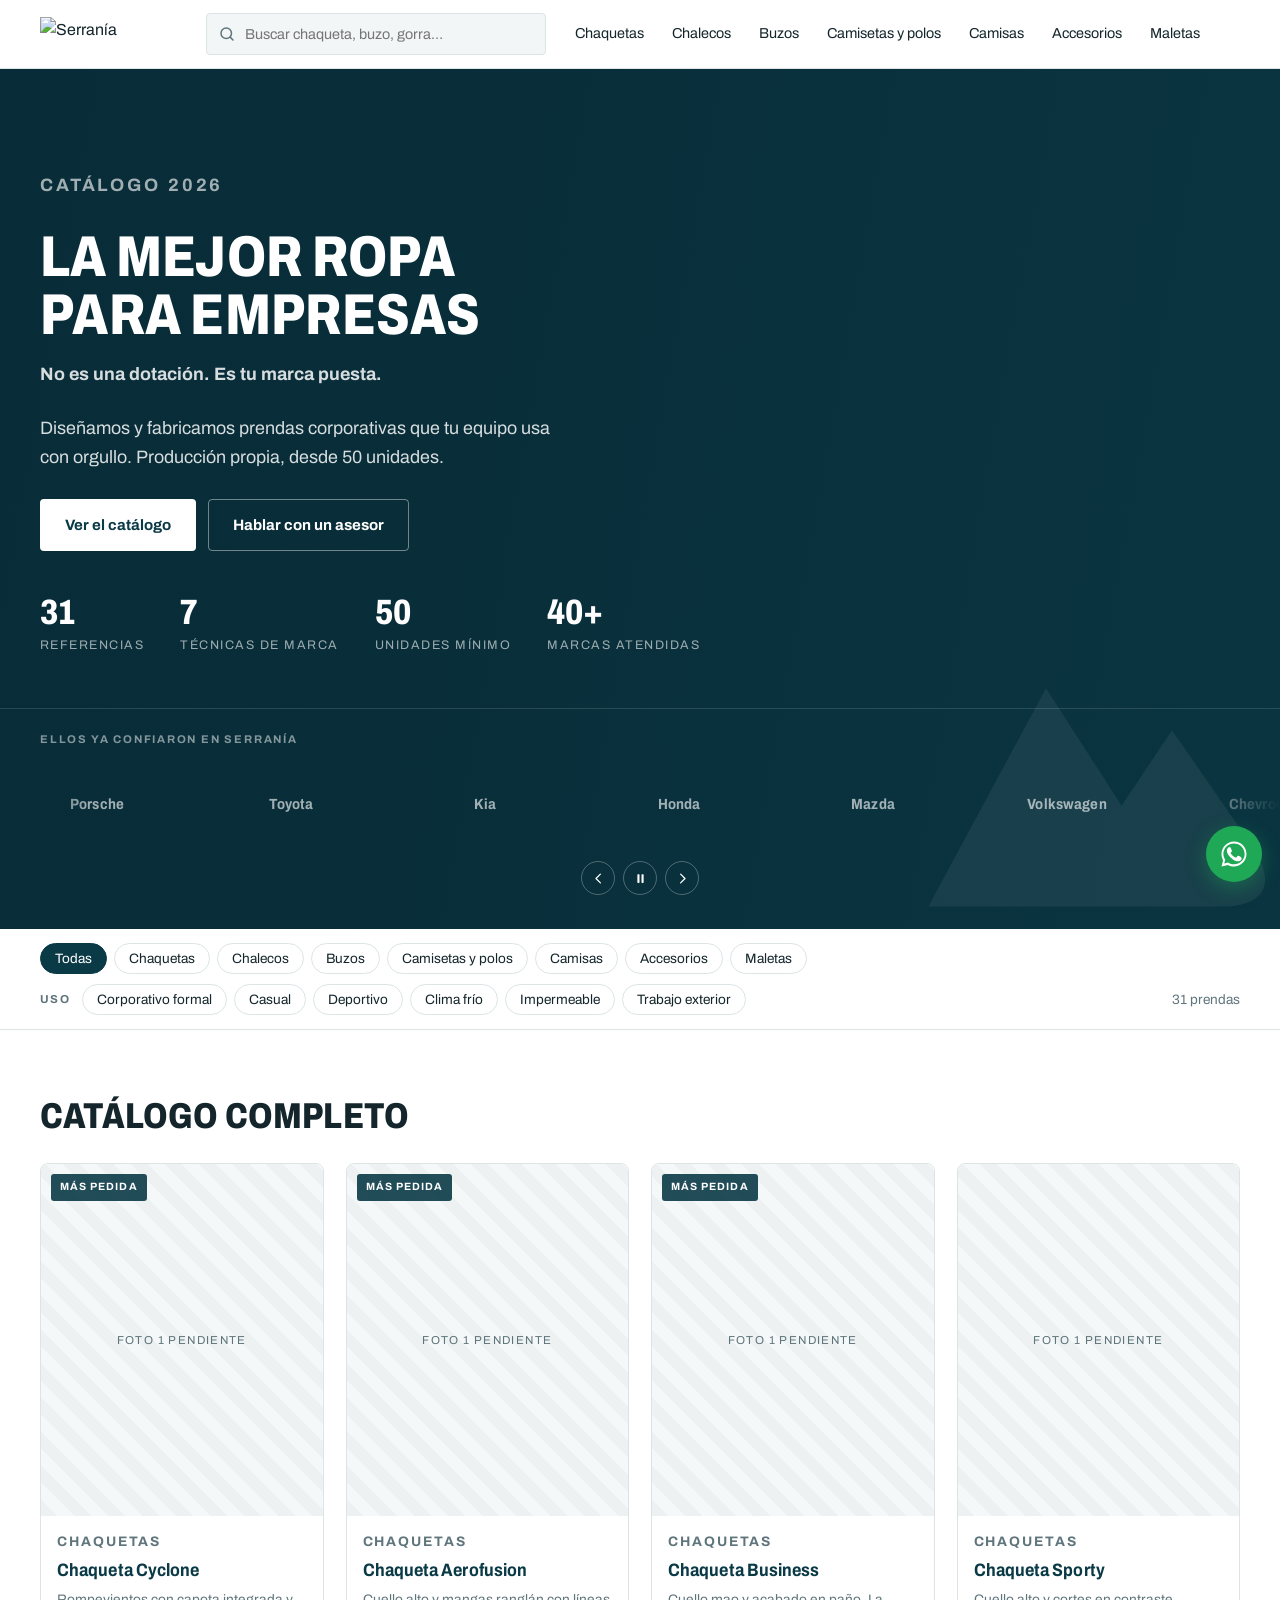
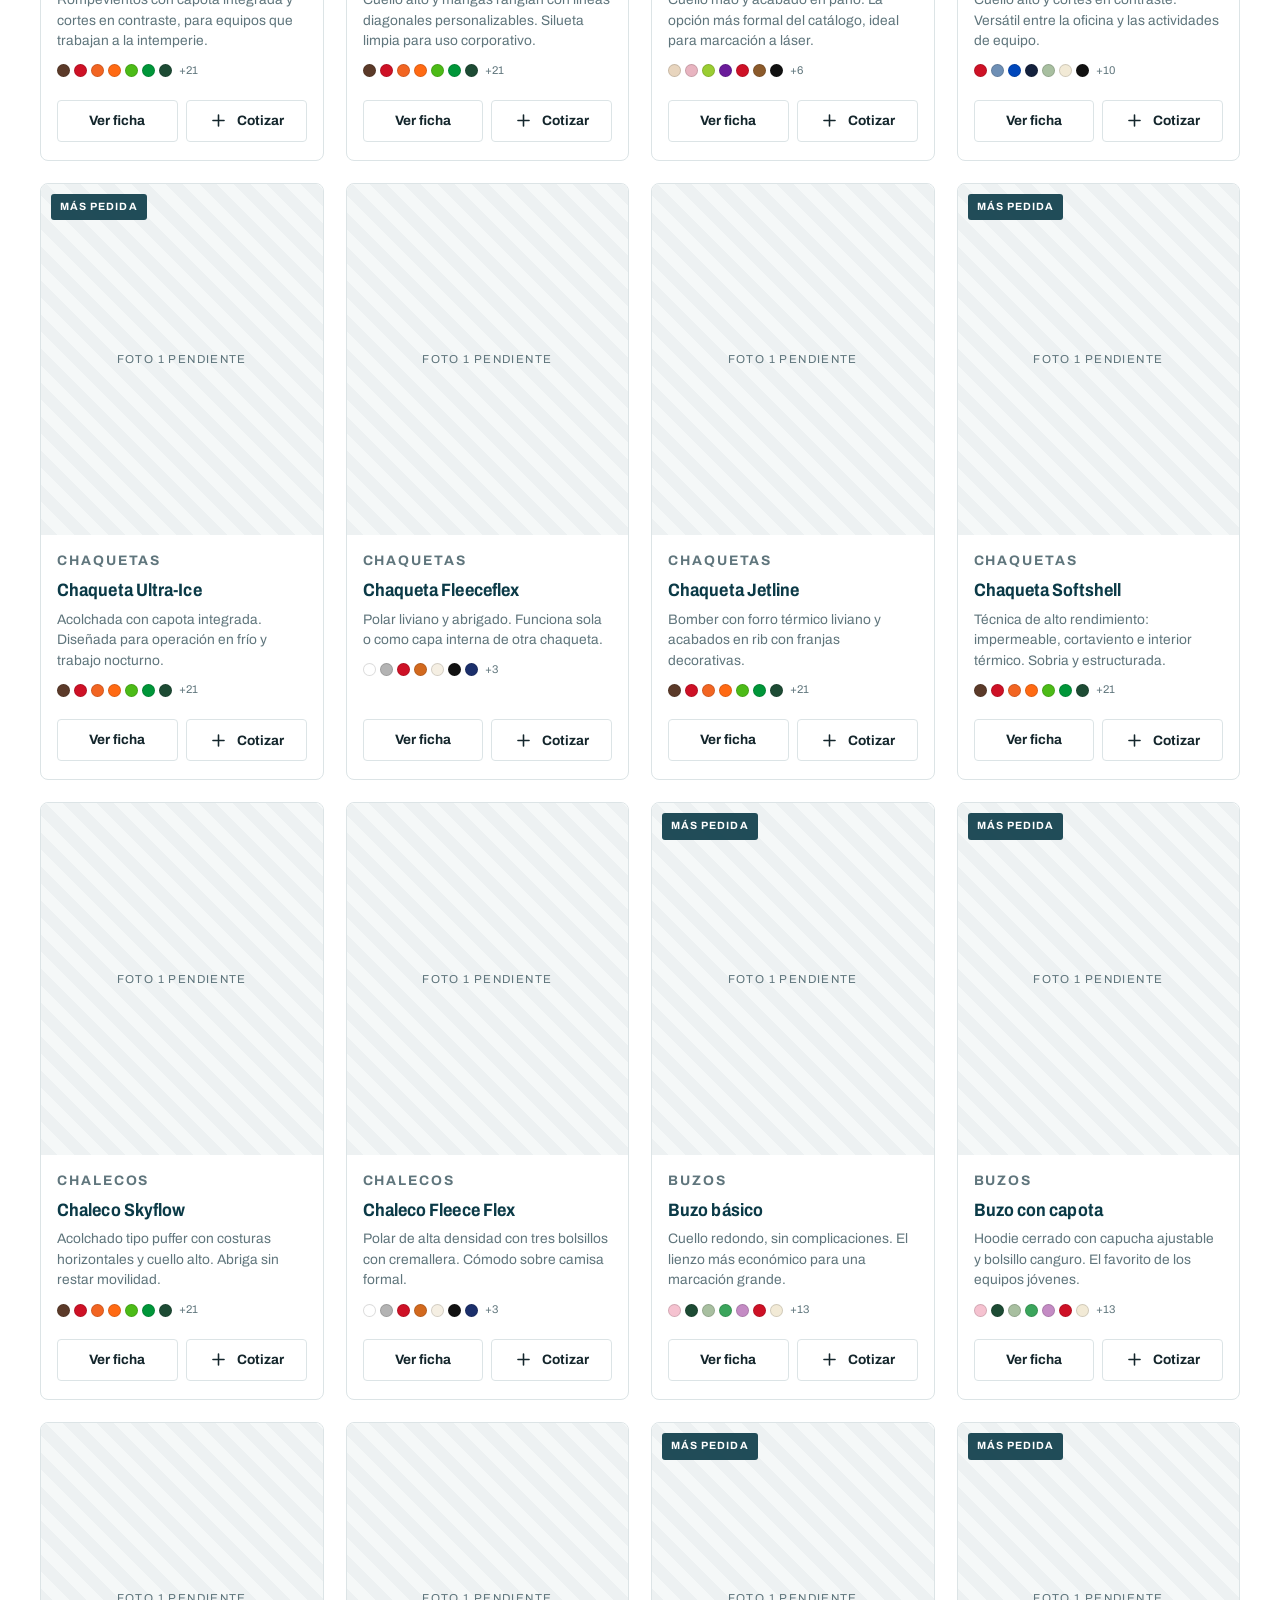
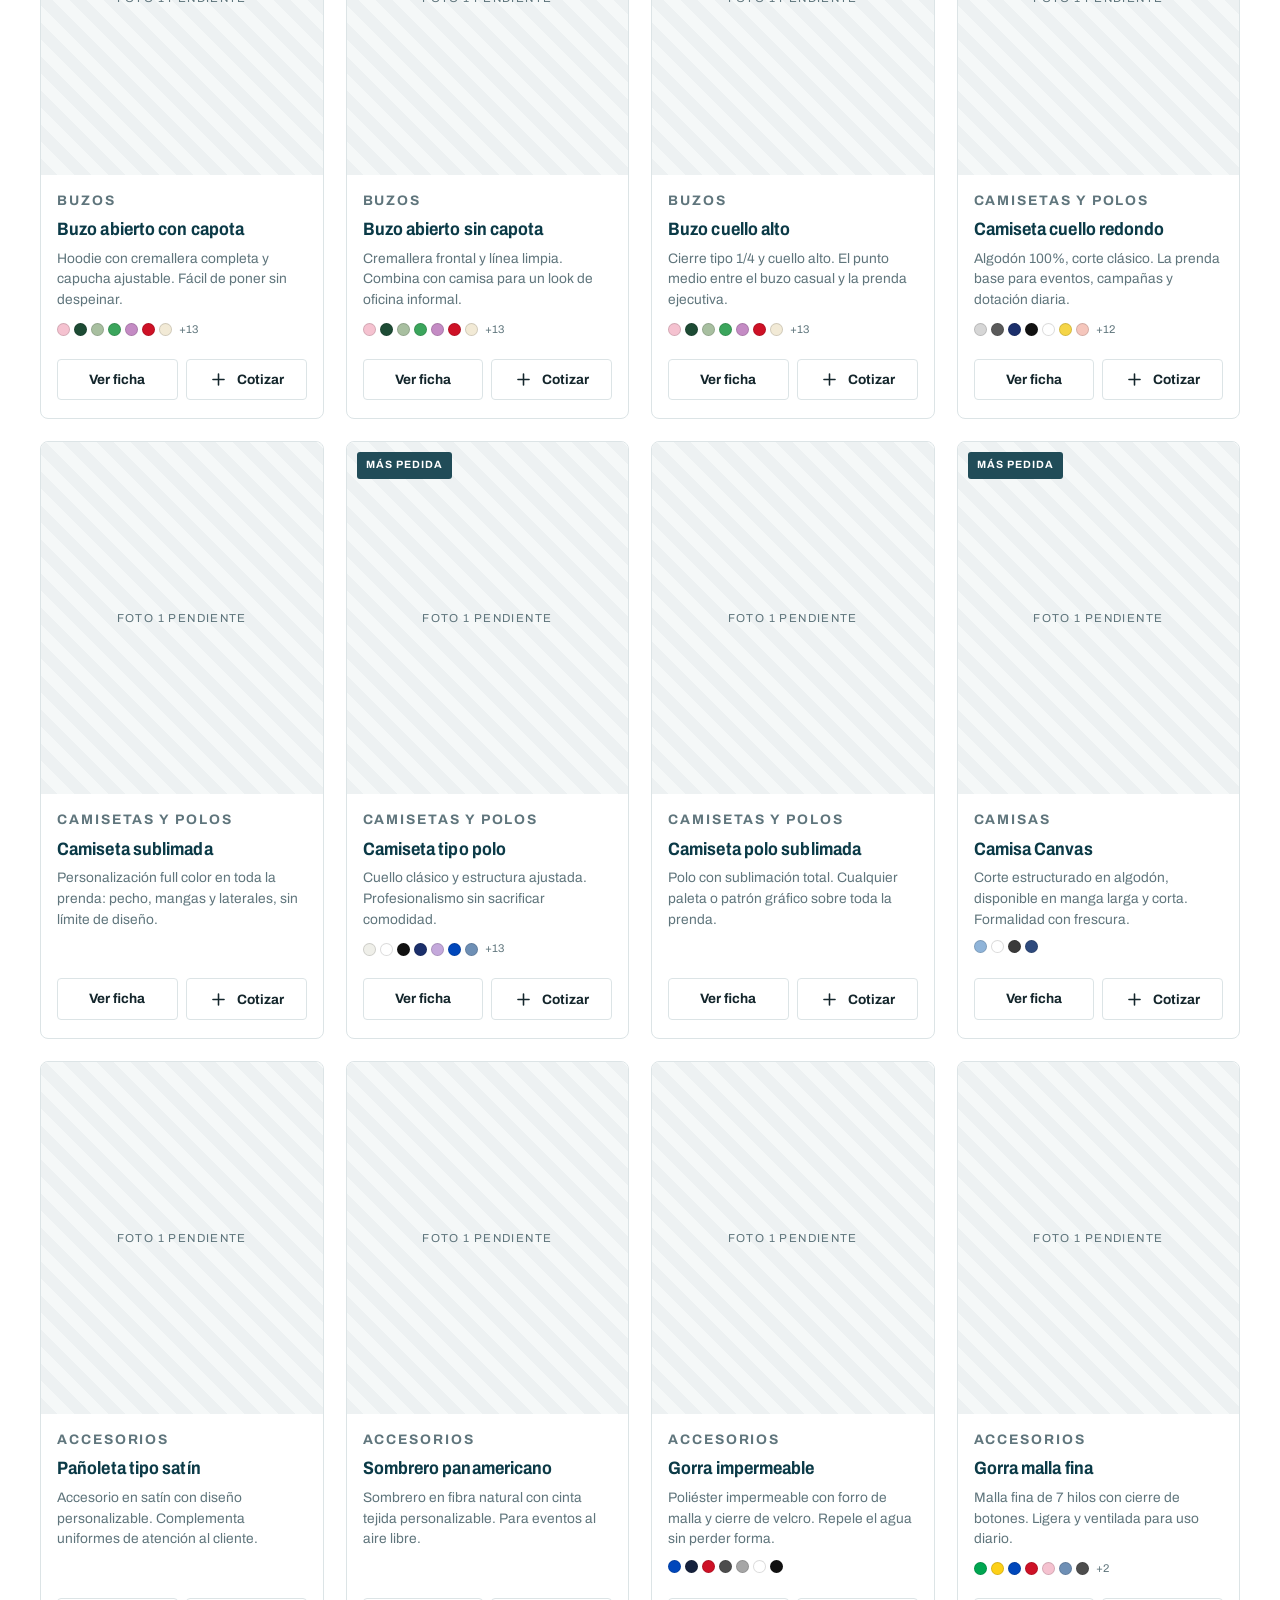
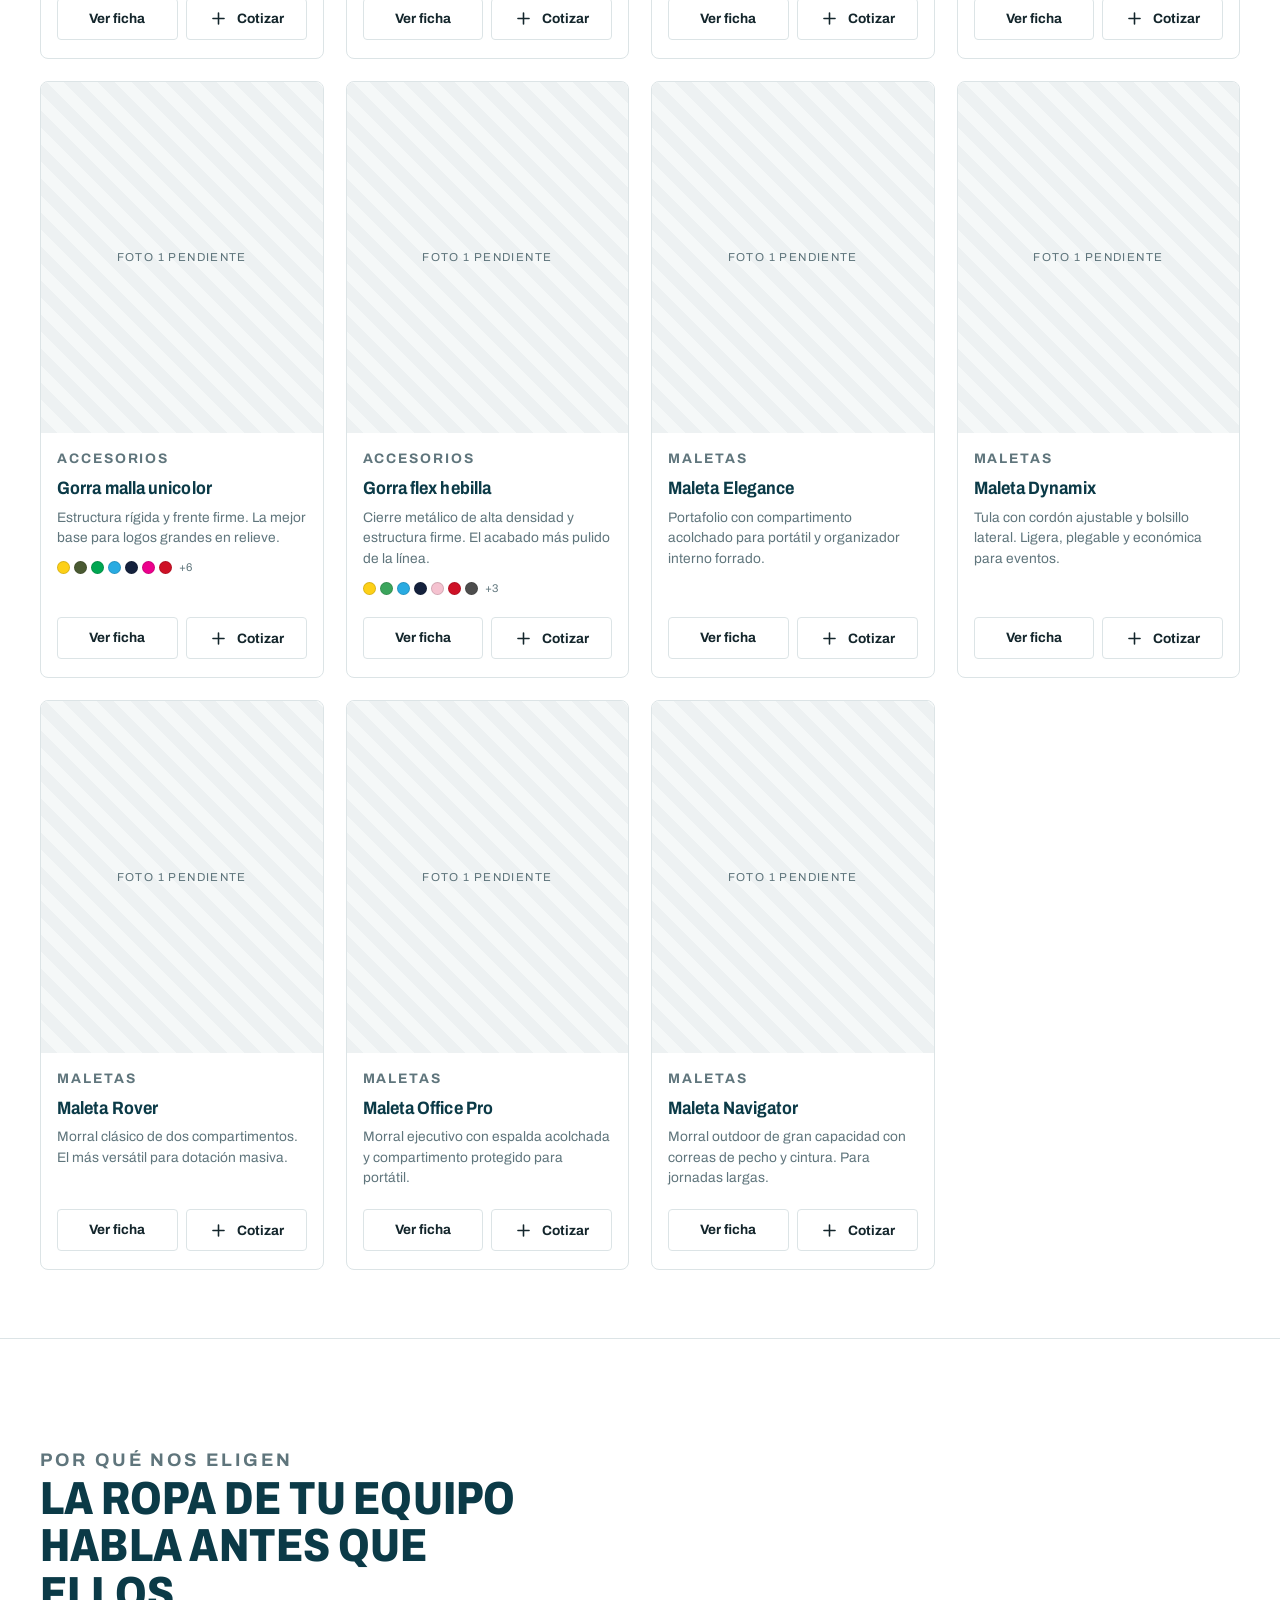
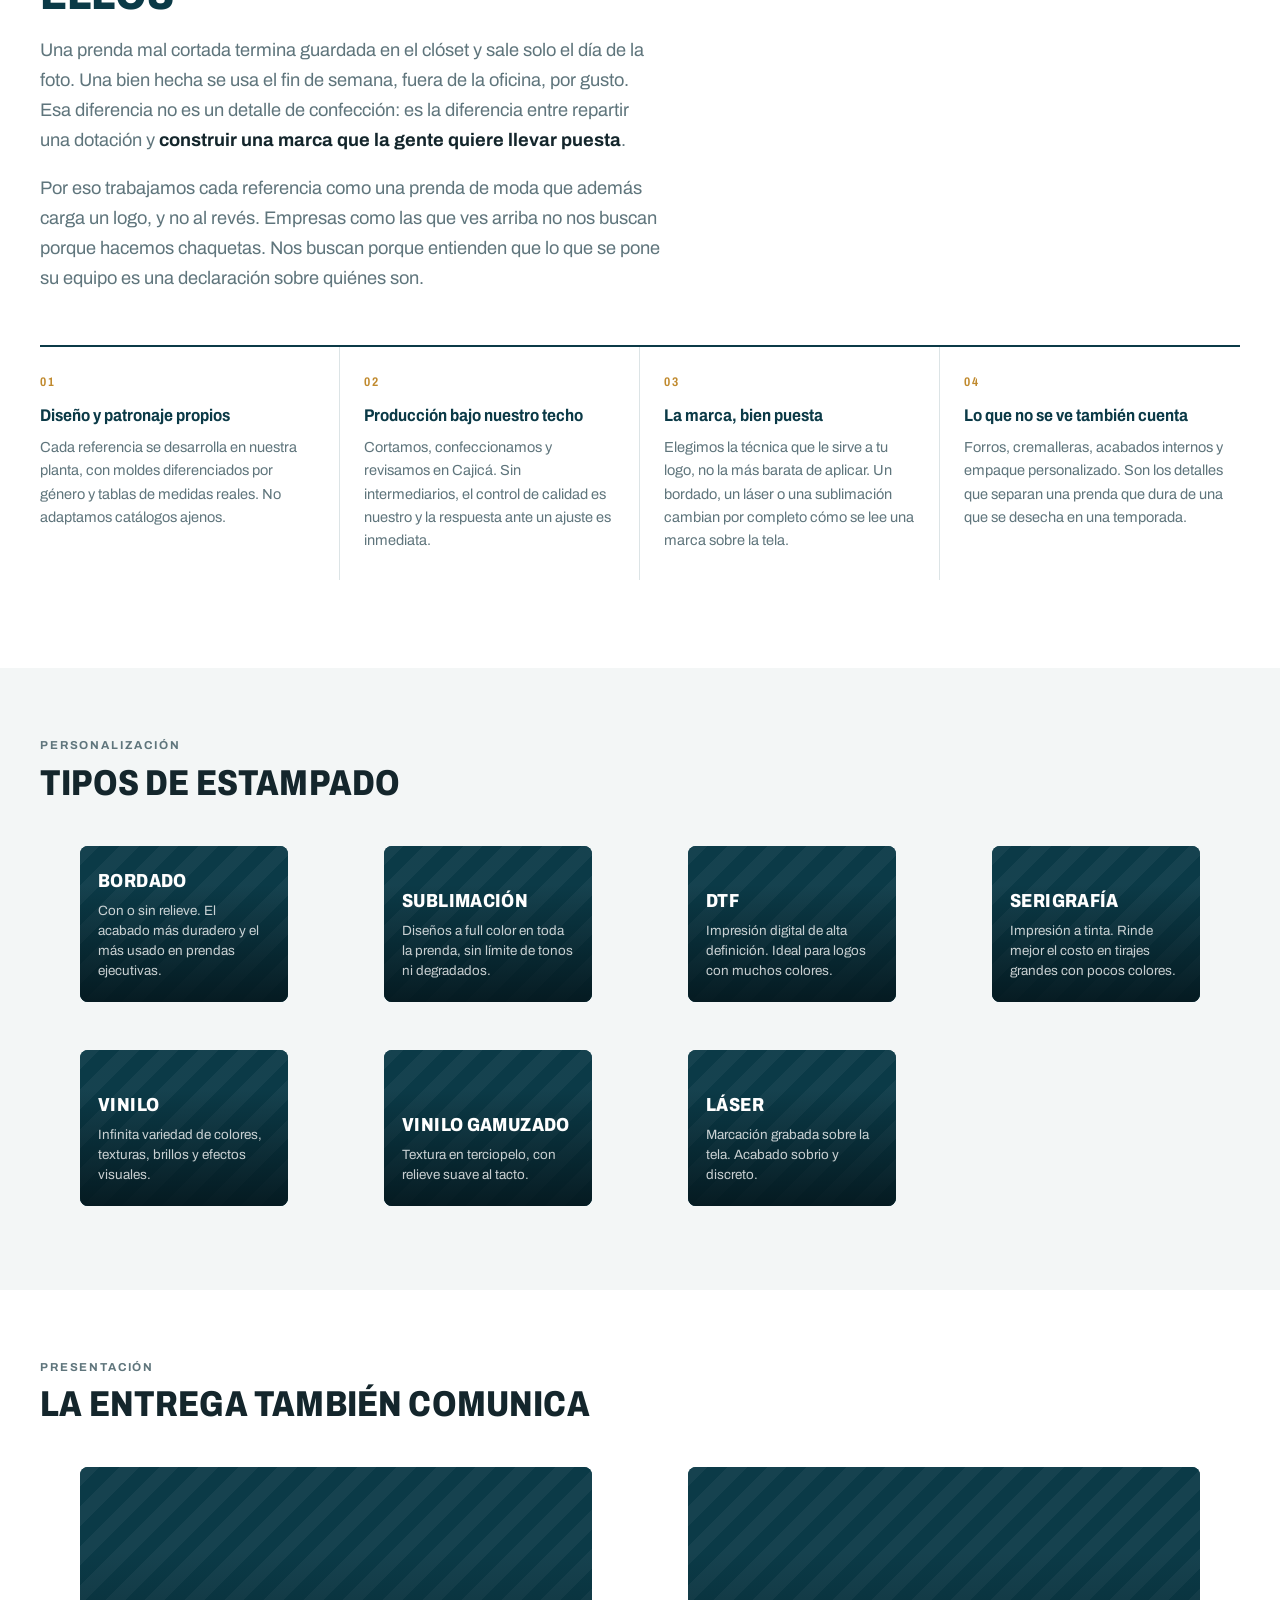
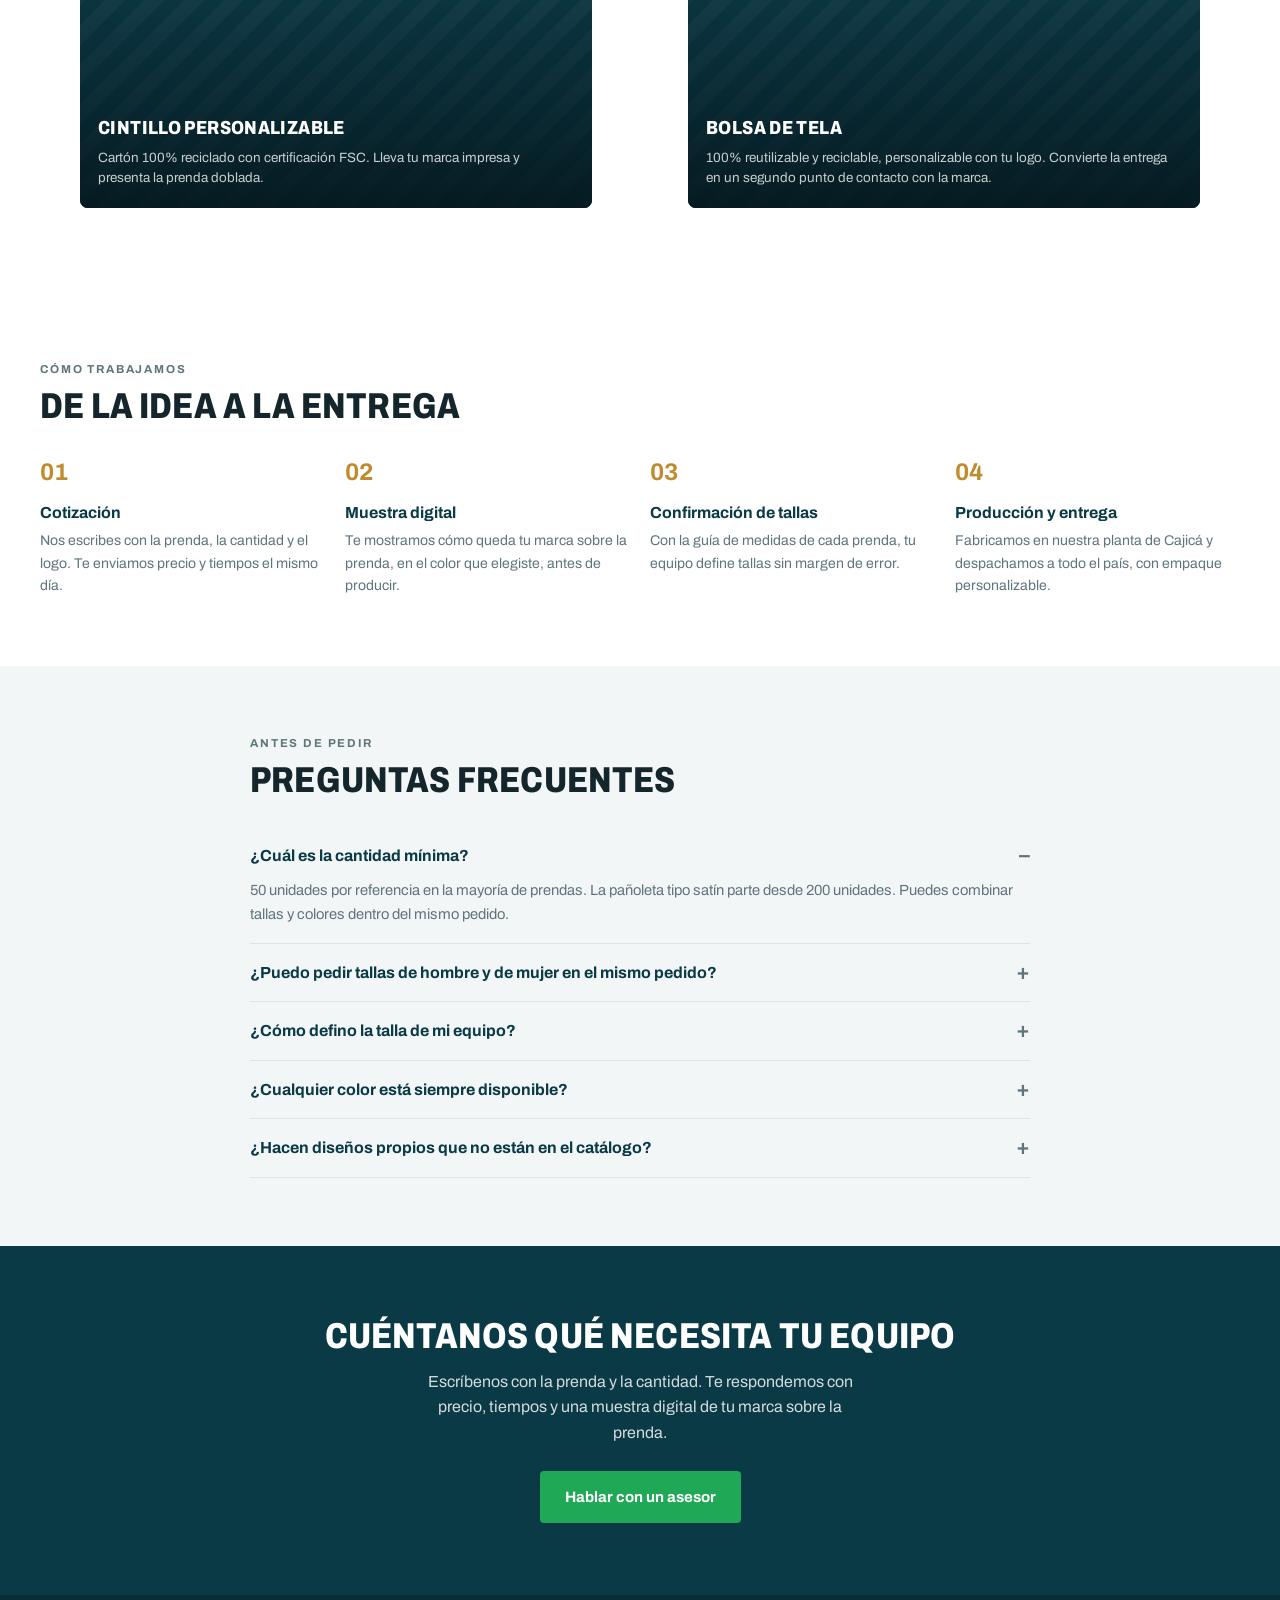
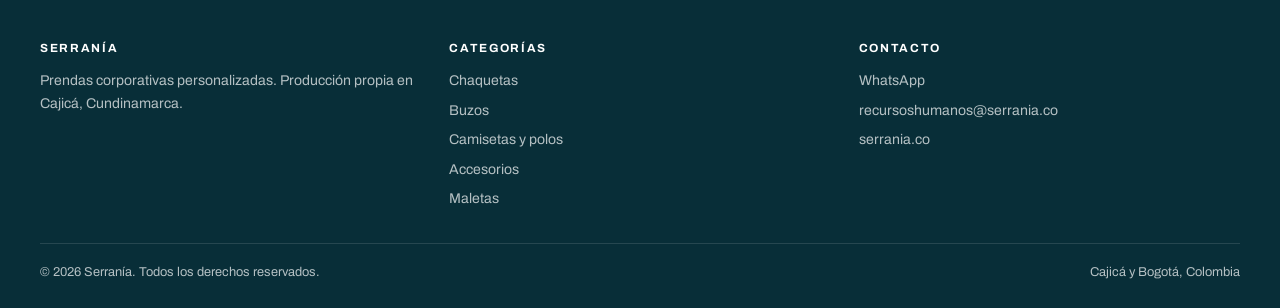
==== index.html @ 8d35599c "Add files via upload" ====
<!DOCTYPE html>
<html lang="es-CO">
<head>
<meta charset="utf-8">
<meta name="viewport" content="width=device-width, initial-scale=1">
<title>Prendas corporativas personalizadas para empresas | Serranía</title>
<meta name="description" content="Fabricamos chaquetas, buzos, camisetas, camisas y accesorios corporativos personalizados con el logo de tu empresa. Desde 50 unidades. Bogotá y Cajicá, Colombia.">
<link rel="canonical" href="https://serrania.co/">

<meta property="og:type" content="website">
<meta property="og:title" content="Prendas corporativas personalizadas | Serranía">
<meta property="og:description" content="Chaquetas, buzos, camisetas y accesorios con tu logo. Desde 50 unidades.">
<meta property="og:locale" content="es_CO">
<meta property="og:url" content="https://serrania.co/">

<meta name="theme-color" content="#0B3A47">
<link rel="preload" href="css/estilos.css" as="style">
<link rel="stylesheet" href="css/estilos.css">
</head>
<body>

<a href="#catalogo" class="solo-lectores">Saltar al catálogo</a>

<!-- ================= CABECERA ================= -->
<header class="cabecera">
  <div class="contenedor cabecera-fila">
    <a class="logo" href="index.html" aria-label="Serranía, inicio">
      <img src="img/logo.png" alt="Serranía" width="150" height="34">
    </a>

    <div class="buscador">
      <svg viewBox="0 0 24 24" fill="none" stroke="currentColor" stroke-width="2" stroke-linecap="round" aria-hidden="true"><circle cx="11" cy="11" r="7"/><path d="m20 20-3.5-3.5"/></svg>
      <label for="buscar" class="solo-lectores">Buscar una prenda</label>
      <input type="search" id="buscar" placeholder="Buscar chaqueta, buzo, gorra…" autocomplete="off">
      <div class="sugerencias oculto" id="sugerencias" role="listbox"></div>
    </div>

    <nav class="nav" id="nav" aria-label="Categorías"></nav>

    <div class="acciones">
      <button type="button" class="btn-icono btn-menu" id="btn-menu" aria-label="Abrir menú" aria-expanded="false">
        <svg viewBox="0 0 24 24" fill="none" stroke="currentColor" stroke-width="2" stroke-linecap="round" aria-hidden="true"><path d="M4 7h16M4 12h16M4 17h16"/></svg>
      </button>
    </div>
  </div>
</header>

<!-- ================= PORTADA ================= -->
<section class="portada">
  <div class="contenedor">
    <p class="rotulo">Catálogo 2026</p>
    <h1 class="display">La mejor ropa<br>para empresas</h1>
    <p class="portada-gancho">No es una dotación. Es tu marca puesta.</p>
    <p>Diseñamos y fabricamos prendas corporativas que tu equipo usa con orgullo. Producción propia, desde 50 unidades.</p>
    <div class="portada-botones">
      <a class="btn btn-claro" href="#catalogo">Ver el catálogo</a>
      <a class="btn btn-linea-claro" id="wa-portada" href="#" target="_blank" rel="noopener">Hablar con un asesor</a>
    </div>

    <div class="cifras">
      <div class="cifra"><strong>31</strong><span>Referencias</span></div>
      <div class="cifra"><strong>7</strong><span>Técnicas de marca</span></div>
      <div class="cifra"><strong>50</strong><span>Unidades mínimo</span></div>
      <div class="cifra"><strong>40+</strong><span>Marcas atendidas</span></div>
    </div>
  </div>

  <!-- Cinta de marcas apoyada en el borde inferior del hero -->
  <div class="marcas-hero" id="marcas-hero" aria-label="Marcas que han confiado en Serranía"></div>
</section>

<!-- ================= FILTROS ================= -->
<div class="filtros" id="catalogo">
  <div class="contenedor">
    <div class="filtros-fila">
      <div class="filtros-grupo" id="filtro-categorias"></div>
    </div>
    <div class="filtros-fila" style="margin-top:10px">
      <span class="filtros-etiqueta">Uso</span>
      <div class="filtros-grupo" id="filtro-usos"></div>
      <span class="conteo" id="conteo"></span>
    </div>
  </div>
</div>

<!-- ================= REJILLA ================= -->
<section class="seccion">
  <div class="contenedor">
    <div class="seccion-cabeza">
      <h2 class="display" id="titulo-catalogo">Catálogo completo</h2>
    </div>
    <div class="rejilla" id="rejilla"></div>
  </div>
</section>

<!-- ================= POR QUÉ NOS ELIGEN ================= -->
<section class="manifiesto">
  <div class="contenedor">
    <div class="manifiesto-intro">
      <p class="rotulo">Por qué nos eligen</p>
      <h2 class="display">La ropa de tu equipo habla antes que ellos</h2>
      <p>Una prenda mal cortada termina guardada en el clóset y sale solo el día de la foto. Una bien hecha se usa el fin de semana, fuera de la oficina, por gusto. Esa diferencia no es un detalle de confección: es la diferencia entre repartir una dotación y <strong>construir una marca que la gente quiere llevar puesta</strong>.</p>
      <p>Por eso trabajamos cada referencia como una prenda de moda que además carga un logo, y no al revés. Empresas como las que ves arriba no nos buscan porque hacemos chaquetas. Nos buscan porque entienden que lo que se pone su equipo es una declaración sobre quiénes son.</p>
    </div>

    <div class="pilares">
      <div class="pilar">
        <span class="pilar-numero">01</span>
        <h3>Diseño y patronaje propios</h3>
        <p>Cada referencia se desarrolla en nuestra planta, con moldes diferenciados por género y tablas de medidas reales. No adaptamos catálogos ajenos.</p>
      </div>
      <div class="pilar">
        <span class="pilar-numero">02</span>
        <h3>Producción bajo nuestro techo</h3>
        <p>Cortamos, confeccionamos y revisamos en Cajicá. Sin intermediarios, el control de calidad es nuestro y la respuesta ante un ajuste es inmediata.</p>
      </div>
      <div class="pilar">
        <span class="pilar-numero">03</span>
        <h3>La marca, bien puesta</h3>
        <p>Elegimos la técnica que le sirve a tu logo, no la más barata de aplicar. Un bordado, un láser o una sublimación cambian por completo cómo se lee una marca sobre la tela.</p>
      </div>
      <div class="pilar">
        <span class="pilar-numero">04</span>
        <h3>Lo que no se ve también cuenta</h3>
        <p>Forros, cremalleras, acabados internos y empaque personalizado. Son los detalles que separan una prenda que dura de una que se desecha en una temporada.</p>
      </div>
    </div>
  </div>
</section>

<!-- ================= TIPOS DE ESTAMPADO ================= -->
<section class="seccion seccion-niebla">
  <div class="contenedor">
    <div class="seccion-cabeza">
      <div>
        <p class="rotulo">Personalización</p>
        <h2 class="display">Tipos de estampado</h2>
      </div>
    </div>
    <div class="medios" id="estampados"></div>
  </div>
</section>

<!-- ================= EMPAQUE ================= -->
<section class="seccion">
  <div class="contenedor">
    <div class="seccion-cabeza">
      <div>
        <p class="rotulo">Presentación</p>
        <h2 class="display">La entrega también comunica</h2>
      </div>
    </div>
    <div class="medios medios-dos" id="empaque"></div>
  </div>
</section>

<!-- ================= PROCESO ================= -->
<section class="seccion">
  <div class="contenedor">
    <div class="seccion-cabeza">
      <div>
        <p class="rotulo">Cómo trabajamos</p>
        <h2 class="display">De la idea a la entrega</h2>
      </div>
    </div>
    <div class="pasos">
      <div class="paso"><strong>Cotización</strong><p>Nos escribes con la prenda, la cantidad y el logo. Te enviamos precio y tiempos el mismo día.</p></div>
      <div class="paso"><strong>Muestra digital</strong><p>Te mostramos cómo queda tu marca sobre la prenda, en el color que elegiste, antes de producir.</p></div>
      <div class="paso"><strong>Confirmación de tallas</strong><p>Con la guía de medidas de cada prenda, tu equipo define tallas sin margen de error.</p></div>
      <div class="paso"><strong>Producción y entrega</strong><p>Fabricamos en nuestra planta de Cajicá y despachamos a todo el país, con empaque personalizable.</p></div>
    </div>
  </div>
</section>

<!-- ================= PREGUNTAS ================= -->
<section class="seccion seccion-niebla">
  <div class="contenedor" style="max-width:820px">
    <div class="seccion-cabeza">
      <div>
        <p class="rotulo">Antes de pedir</p>
        <h2 class="display">Preguntas frecuentes</h2>
      </div>
    </div>
    <div class="faq">
      <details open>
        <summary>¿Cuál es la cantidad mínima?</summary>
        <p>50 unidades por referencia en la mayoría de prendas. La pañoleta tipo satín parte desde 200 unidades. Puedes combinar tallas y colores dentro del mismo pedido.</p>
      </details>
      <details>
        <summary>¿Puedo pedir tallas de hombre y de mujer en el mismo pedido?</summary>
        <p>Sí. Varias referencias tienen molde diferenciado por género y en la ficha de cada prenda encuentras las dos tablas de medidas.</p>
      </details>
      <details>
        <summary>¿Cómo defino la talla de mi equipo?</summary>
        <p>Cada ficha trae la guía de medidas con el dibujo de referencia. Se mide una prenda que ya se tenga, extendida sobre una superficie plana. Las medidas pueden variar hasta 2 cm.</p>
      </details>
      <details>
        <summary>¿Cualquier color está siempre disponible?</summary>
        <p>Los colores que ves en cada ficha están sujetos a disponibilidad de telas en inventario. Al cotizar confirmamos existencias antes de cerrar el pedido.</p>
      </details>
      <details>
        <summary>¿Hacen diseños propios que no están en el catálogo?</summary>
        <p>Sí. Trabajamos sobre diseño propio del cliente o adaptamos una referencia existente. Escríbenos con la idea o con una foto de referencia.</p>
      </details>
    </div>
  </div>
</section>

<!-- ================= CIERRE ================= -->
<section class="franja">
  <div class="contenedor">
    <h2 class="display">Cuéntanos qué necesita tu equipo</h2>
    <p>Escríbenos con la prenda y la cantidad. Te respondemos con precio, tiempos y una muestra digital de tu marca sobre la prenda.</p>
    <a class="btn btn-primario" id="wa-cierre" href="#" target="_blank" rel="noopener">Hablar con un asesor</a>
  </div>
</section>

<!-- ================= PIE ================= -->
<footer class="pie">
  <div class="contenedor">
    <div class="pie-rejilla">
      <div>
        <h4>Serranía</h4>
        <p style="margin:0">Prendas corporativas personalizadas. Producción propia en Cajicá, Cundinamarca.</p>
      </div>
      <div>
        <h4>Categorías</h4>
        <ul>
          <li><a href="index.html?categoria=chaquetas">Chaquetas</a></li>
          <li><a href="index.html?categoria=buzos">Buzos</a></li>
          <li><a href="index.html?categoria=camisetas">Camisetas y polos</a></li>
          <li><a href="index.html?categoria=accesorios">Accesorios</a></li>
          <li><a href="index.html?categoria=maletas">Maletas</a></li>
        </ul>
      </div>
      <div>
        <h4>Contacto</h4>
        <ul>
          <li><a id="wa-pie" href="#" target="_blank" rel="noopener">WhatsApp</a></li>
          <li><a id="correo-pie" href="#">Correo</a></li>
          <li><a href="https://serrania.co" target="_blank" rel="noopener">serrania.co</a></li>
        </ul>
      </div>
    </div>
    <div class="pie-abajo">
      <span>© <span id="ano"></span> Serranía. Todos los derechos reservados.</span>
      <span>Cajicá y Bogotá, Colombia</span>
    </div>
  </div>
</footer>

<!-- Bandeja de cotización y botón flotante -->
<div class="bandeja" id="bandeja" aria-live="polite"></div>
<a class="flotante" id="wa-flotante" href="#" target="_blank" rel="noopener" aria-label="Escribir por WhatsApp">
  <svg viewBox="0 0 24 24" fill="currentColor" aria-hidden="true"><path d="M17.5 14.4c-.3-.2-1.7-.9-2-1-.3-.1-.5-.1-.7.1-.2.3-.7 1-.9 1.2-.2.2-.3.2-.6.1-.3-.2-1.2-.5-2.3-1.4-.9-.8-1.4-1.7-1.6-2-.2-.3 0-.5.1-.6l.5-.5c.1-.2.2-.3.3-.5 0-.2 0-.4 0-.5 0-.2-.7-1.6-.9-2.2-.2-.6-.5-.5-.7-.5h-.6c-.2 0-.5.1-.8.4-.3.3-1 1-1 2.5s1.1 2.9 1.2 3.1c.1.2 2.1 3.2 5 4.5.7.3 1.2.5 1.7.6.7.2 1.3.2 1.8.1.6-.1 1.7-.7 1.9-1.4.2-.7.2-1.2.2-1.4-.1-.1-.3-.2-.6-.3z"/><path d="M12 2C6.5 2 2 6.5 2 12c0 1.8.5 3.4 1.3 4.9L2 22l5.2-1.3c1.4.8 3 1.2 4.8 1.2 5.5 0 10-4.5 10-10S17.5 2 12 2zm0 18.2c-1.6 0-3.1-.4-4.4-1.2l-.3-.2-3.1.8.8-3-.2-.3c-.8-1.3-1.3-2.9-1.3-4.5C3.5 7.3 7.3 3.5 12 3.5S20.5 7.3 20.5 12 16.7 20.2 12 20.2z"/></svg>
</a>

<script src="js/config.js"></script>
<script src="js/datos-colores.js"></script>
<script src="js/datos-tallas.js"></script>
<script src="js/datos-productos.js"></script>
<script src="js/datos-marcas.js"></script>
<script src="js/comunes.js"></script>
<script src="js/catalogo.js"></script>
<script>
  document.addEventListener("DOMContentLoaded", function(){
    document.getElementById("ano").textContent = new Date().getFullYear();
    montarMarcas();
    montarEstampados();
    montarEmpaque();
    ["wa-portada","wa-cierre","wa-pie"].forEach(function(id){
      var el = document.getElementById(id);
      if (el) el.href = waGeneral();
    });
    var c = document.getElementById("correo-pie");
    if (c){ c.href = "mailto:" + CONFIG.correo; c.textContent = CONFIG.correo; }
  });
</script>

<script type="application/ld+json">
{
  "@context":"https://schema.org",
  "@type":"Organization",
  "name":"Serranía",
  "url":"https://serrania.co",
  "description":"Fabricación de prendas corporativas personalizadas para empresas.",
  "address":{"@type":"PostalAddress","addressLocality":"Cajicá","addressRegion":"Cundinamarca","addressCountry":"CO"}
}
</script>
</body>
</html>
---- css/estilos.css ----
@import url('https://fonts.googleapis.com/css2?family=Archivo:wdth,wght@62..125,400..800&display=swap');

/* ==========================================================================
   SERRANÍA — Catálogo de prendas corporativas
   Paleta y tipografía derivadas de la identidad de marca.
   ========================================================================== */

:root{
  --tinta:      #0B3A47;   /* azul petróleo del logo */
  --tinta-alta: #0F4E5E;
  --texto:      #14262C;
  --suave:      #5F757C;
  --linea:      #DCE4E6;
  --niebla:     #F3F6F6;
  --papel:      #FFFFFF;
  --acento:     #C08A2E;   /* dorado, uso mínimo */
  --whatsapp:   #1FA855;

  --radio:   4px;
  --radio-g: 8px;
  --ancho:   1240px;

  --sans: "Archivo", "Helvetica Neue", Arial, sans-serif;
  --display: "Archivo", "Arial Narrow", sans-serif;

  --sombra: 0 1px 2px rgba(11,58,71,.06), 0 8px 24px rgba(11,58,71,.06);
}

*, *::before, *::after { box-sizing: border-box; }

html { scroll-behavior: smooth; }
@media (prefers-reduced-motion: reduce){
  html { scroll-behavior: auto; }
  *, *::before, *::after { animation-duration:.01ms !important; transition-duration:.01ms !important; }
}

body{
  margin:0;
  font-family: var(--sans);
  font-size: 16px;
  line-height: 1.6;
  color: var(--texto);
  background: var(--papel);
  -webkit-font-smoothing: antialiased;
}

img { max-width:100%; display:block; }
a   { color: inherit; text-decoration: none; }

:focus-visible{
  outline: 3px solid var(--acento);
  outline-offset: 2px;
}

.contenedor{ width:100%; max-width: var(--ancho); margin:0 auto; padding:0 20px; }

.oculto{ display:none !important; }

.solo-lectores{
  position:absolute; width:1px; height:1px; overflow:hidden;
  clip:rect(0 0 0 0); white-space:nowrap;
}

/* ---------- Tipografía de títulos ---------- */
.display{
  font-family: var(--display);
  font-variation-settings: "wdth" 82;
  font-weight: 800;
  text-transform: uppercase;
  letter-spacing: .005em;
  line-height: 1.02;
  margin: 0;
  -webkit-text-stroke: 0;
  text-shadow: none;
}
h1.display{ font-size: clamp(2rem, 5.5vw, 3.6rem); }
h2.display{ font-size: clamp(1.5rem, 3.4vw, 2.25rem); }
h3.display{ font-size: 1.15rem; letter-spacing:.03em; }

.rotulo{
  font-size:.72rem; font-weight:700; text-transform:uppercase;
  letter-spacing:.16em; color: var(--suave); margin:0 0 10px;
}

/* ==========================================================================
   ENCABEZADO
   ========================================================================== */
.cabecera{
  position: sticky; top:0; z-index: 60;
  background: var(--papel);
  border-bottom: 1px solid var(--linea);
}
.cabecera-fila{
  display:flex; align-items:center; gap:16px;
  height: 68px;
}
.logo{ display:flex; align-items:center; gap:9px; flex:0 0 auto; }
.logo svg{ width:30px; height:auto; }
/* Logo en imagen. Ajusta la altura si tu PNG se ve muy grande o muy pequeño. */
.logo img{ height:34px; width:auto; }
.logo-texto{
  font-family: Georgia, "Times New Roman", serif;
  font-size:1.35rem; color: var(--tinta); letter-spacing:.01em;
}

.nav{ margin-left:auto; display:flex; align-items:center; gap:4px; }
.nav a{
  padding:9px 12px; border-radius: var(--radio);
  font-size:.9rem; color: var(--texto);
}
.nav a:hover{ background: var(--niebla); }
.nav a.activo{ color: var(--tinta); font-weight:700; box-shadow: inset 0 -2px 0 var(--tinta); border-radius:0; }

.acciones{ display:flex; align-items:center; gap:8px; margin-left:12px; }

.btn-icono{
  width:42px; height:42px; display:grid; place-items:center;
  border:1px solid var(--linea); border-radius: var(--radio);
  background: var(--papel); cursor:pointer; color: var(--tinta);
}
.btn-icono:hover{ background: var(--niebla); }
.btn-menu{ display:none; }

/* Buscador */
.buscador{ position:relative; flex:1 1 260px; max-width:340px; }
.buscador input{
  width:100%; height:42px; padding:0 14px 0 38px;
  border:1px solid var(--linea); border-radius: var(--radio);
  font-family:inherit; font-size:.9rem; background: var(--niebla); color:var(--texto);
}
.buscador input:focus{ background: var(--papel); border-color: var(--tinta); outline:none; }
.buscador svg{ position:absolute; left:12px; top:12px; width:18px; height:18px; color: var(--suave); }

.sugerencias{
  position:absolute; top:48px; left:0; right:0; z-index:80;
  background: var(--papel); border:1px solid var(--linea);
  border-radius: var(--radio-g); box-shadow: var(--sombra);
  max-height:340px; overflow:auto;
}
.sugerencias a{ display:block; padding:11px 14px; border-bottom:1px solid var(--niebla); font-size:.9rem; }
.sugerencias a:last-child{ border-bottom:0; }
.sugerencias a:hover, .sugerencias a:focus{ background: var(--niebla); }
.sugerencias span{ display:block; font-size:.75rem; color: var(--suave); }
.sugerencias .vacio{ padding:16px 14px; font-size:.9rem; color: var(--suave); }

/* ==========================================================================
   PORTADA
   ========================================================================== */
.portada{
  background: var(--tinta); color:#fff;
  padding: clamp(48px, 8vw, 84px) 0 0;
  position:relative; overflow:hidden;

  /* FONDO DEL HERO — versión celular (se carga primero) */
  background-image: url("../img/hero-movil.jpg");
  background-size: cover;
  background-position: center;
  background-repeat: no-repeat;
}

/* FONDO DEL HERO — versión computador, a partir de 760 px de ancho */
@media (min-width: 760px){
  .portada{ background-image: url("../img/hero.jpg"); }
}

/* Capa oscura sobre la foto: sin esto el titular blanco no se lee.
   Más densa a la izquierda, que es donde va el texto. */
.portada::before{
  content:""; position:absolute; inset:0;
  background: linear-gradient(100deg,
    rgba(8,44,55,.94) 0%,
    rgba(8,44,55,.86) 38%,
    rgba(8,44,55,.55) 70%,
    rgba(8,44,55,.42) 100%);
  pointer-events:none;
}
.portada > *{ position:relative; z-index:1; }

/* Silueta de montaña decorativa */
.portada::after{
  content:""; position:absolute; right:-60px; bottom:-70px;
  width:420px; height:420px; opacity:.06; z-index:1;
  background: url("data:image/svg+xml,%3Csvg xmlns='http://www.w3.org/2000/svg' viewBox='0 0 100 60'%3E%3Cpath d='M2 58 L30 6 L48 34 L60 16 L78 42 Q88 56 74 58 Z' fill='white'/%3E%3C/svg%3E") no-repeat center/contain;
  pointer-events:none;
}

/* ---------- HERO EN CELULAR ----------
   La foto ocupa la franja superior a la vista, sin nada encima.
   El texto empieza más abajo, ya sobre el azul sólido.
   Los cortes del degradado van en píxeles para que no dependan
   del alto de la sección, que cambia según el contenido. */
@media (max-width: 759px){
  .portada{
    background-size: 100% auto;      /* la foto abarca el ancho, altura natural */
    background-position: top center;
    padding-top: clamp(240px, 68vw, 340px);
  }
  .portada::before{
    background: linear-gradient(180deg,
      rgba(8,44,55,0)    0px,
      rgba(8,44,55,.05)  125px,
      rgba(8,44,55,.50)  215px,
      rgba(8,44,55,.92)  285px,
      var(--tinta)       350px);
  }
  .portada::after{ display:none; }
}
.portada .rotulo{ color: rgba(255,255,255,.62); }
.portada h1{ max-width: 15ch; }
.portada p{
  max-width: 52ch; margin:18px 0 28px;
  font-size: clamp(1rem, 1.5vw, 1.12rem); color: rgba(255,255,255,.84);
}
.portada-botones{ display:flex; flex-wrap:wrap; gap:12px; }

/* Cifras de respaldo */
.cifras{ display:flex; flex-wrap:wrap; gap:36px; margin-top:44px; }
.cifra strong{
  display:block; font-family:var(--display); font-variation-settings:"wdth" 80;
  font-size:2.2rem; font-weight:800; line-height:1;
}
.cifra span{ font-size:.78rem; text-transform:uppercase; letter-spacing:.12em; color:rgba(255,255,255,.6); }

/* ==========================================================================
   BOTONES
   ========================================================================== */
.btn{
  display:inline-flex; align-items:center; justify-content:center; gap:9px;
  padding: 13px 24px; border:1px solid transparent; border-radius: var(--radio);
  font-family:inherit; font-size:.94rem; font-weight:700; cursor:pointer;
  transition: background .15s ease, color .15s ease, border-color .15s ease;
  text-align:center;
}
.btn svg{ width:19px; height:19px; flex:none; }

.btn-primario{ background: var(--whatsapp); color:#fff; }
.btn-primario:hover{ background:#188744; }

.btn-oscuro{ background: var(--tinta); color:#fff; }
.btn-oscuro:hover{ background: var(--tinta-alta); }

.btn-claro{ background:#fff; color: var(--tinta); }
.btn-claro:hover{ background: var(--niebla); }

.btn-linea{ background:transparent; border-color: var(--linea); color: var(--texto); }
.btn-linea:hover{ border-color: var(--tinta); color: var(--tinta); }

.btn-linea-claro{ background:transparent; border-color: rgba(255,255,255,.42); color:#fff; }
.btn-linea-claro:hover{ background: rgba(255,255,255,.12); }

.btn-bloque{ width:100%; }
.btn-chico{ padding:9px 15px; font-size:.85rem; }

/* ==========================================================================
   SECCIONES Y FILTROS
   ========================================================================== */
.seccion{ padding: clamp(44px, 6vw, 68px) 0; }
.seccion-niebla{ background: var(--niebla); }

.seccion-cabeza{
  display:flex; align-items:flex-end; justify-content:space-between;
  gap:20px; flex-wrap:wrap; margin-bottom:28px;
}

/* Barra de filtros */
.filtros{
  position: sticky; top: 68px; z-index: 40;
  background: var(--papel); border-bottom:1px solid var(--linea);
  padding:14px 0;
}
.filtros-fila{ display:flex; align-items:center; gap:10px; flex-wrap:wrap; }
.filtros-grupo{ display:flex; gap:7px; flex-wrap:wrap; align-items:center; }
.filtros-etiqueta{
  font-size:.72rem; text-transform:uppercase; letter-spacing:.12em;
  color: var(--suave); font-weight:700; margin-right:2px;
}

.pastilla{
  padding:7px 14px; border:1px solid var(--linea); border-radius:100px;
  background: var(--papel); font-family:inherit; font-size:.85rem;
  color: var(--texto); cursor:pointer; white-space:nowrap;
}
.pastilla:hover{ border-color: var(--tinta); }
.pastilla[aria-pressed="true"]{ background: var(--tinta); border-color: var(--tinta); color:#fff; }

.conteo{ margin-left:auto; font-size:.85rem; color: var(--suave); }

/* ==========================================================================
   REJILLA DE PRODUCTOS
   ========================================================================== */
.rejilla{
  display:grid; gap: 22px;
  grid-template-columns: repeat(auto-fill, minmax(250px, 1fr));
}

.tarjeta{
  background: var(--papel);
  border:1px solid var(--linea); border-radius: var(--radio-g);
  overflow:hidden; display:flex; flex-direction:column;
  transition: box-shadow .18s ease, transform .18s ease;
}
.tarjeta:hover{ box-shadow: var(--sombra); transform: translateY(-2px); }

.tarjeta-foto{
  position:relative; aspect-ratio: 4/5; background: var(--niebla); overflow:hidden;
}
.tarjeta-foto img{ width:100%; height:100%; object-fit:cover; }
.tarjeta-foto .marcador{
  position:absolute; top:10px; left:10px;
  background: rgba(11,58,71,.9); color:#fff;
  font-size:.66rem; font-weight:700; text-transform:uppercase; letter-spacing:.1em;
  padding:5px 9px; border-radius:3px;
}

.tarjeta-cuerpo{ padding:16px 16px 18px; display:flex; flex-direction:column; flex:1; gap:8px; }
.tarjeta-categoria{
  font-size:.68rem; text-transform:uppercase; letter-spacing:.14em; color: var(--suave); font-weight:700;
}
.tarjeta h3{
  font-family: var(--display);
  font-variation-settings: "wdth" 88;
  font-size:1.12rem; margin:0; font-weight:700; color: var(--tinta);
  letter-spacing:.005em; line-height:1.2;
}
.tarjeta p{ margin:0; font-size:.86rem; color: var(--suave); line-height:1.5; }

.tarjeta-colores{ display:flex; gap:4px; align-items:center; margin-top:2px; }
.punto{ width:13px; height:13px; border-radius:50%; border:1px solid rgba(0,0,0,.14); }
.punto-mas{ font-size:.7rem; color: var(--suave); margin-left:3px; }

.tarjeta-pie{ margin-top:auto; padding-top:12px; display:flex; gap:8px; }
.tarjeta-pie .btn{ flex:1; }

/* Marcador de placeholder cuando falta la foto */
.sin-foto{
  width:100%; height:100%; display:grid; place-items:center;
  background: repeating-linear-gradient(45deg, #EDF1F2 0 12px, #F5F8F8 12px 24px);
  color: var(--suave); font-size:.72rem; text-transform:uppercase; letter-spacing:.12em; text-align:center; padding:12px;
}

.vacio-resultado{
  grid-column:1/-1; text-align:center; padding:60px 20px; color: var(--suave);
}
.vacio-resultado h3{ color: var(--texto); margin:0 0 8px; }

/* ==========================================================================
   FICHA DE PRODUCTO
   ========================================================================== */
.migas{ padding:18px 0; font-size:.83rem; color: var(--suave); }
.migas a:hover{ color: var(--tinta); text-decoration:underline; }
.migas span{ margin:0 7px; opacity:.5; }

.ficha{
  display:grid; grid-template-columns: minmax(0,1.05fr) minmax(0,1fr);
  gap: clamp(28px, 4vw, 56px); padding-bottom: 56px; align-items:start;
}

/* --- Carrusel --- */
.carrusel{ position: sticky; top: 92px; }
.carrusel-marco{
  position:relative; aspect-ratio:4/5; background: var(--niebla);
  border-radius: var(--radio-g); overflow:hidden; border:1px solid var(--linea);
}
.carrusel-pista{ display:flex; height:100%; transition: transform .32s ease; }
.carrusel-pista > *{ min-width:100%; height:100%; }
.carrusel-pista img{ width:100%; height:100%; object-fit:cover; }

.carrusel-flecha{
  position:absolute; top:50%; transform:translateY(-50%);
  width:40px; height:40px; border-radius:50%; border:0;
  background: rgba(255,255,255,.94); color: var(--tinta);
  display:grid; place-items:center; cursor:pointer; box-shadow: var(--sombra);
}
.carrusel-flecha:hover{ background:#fff; }
.carrusel-flecha[disabled]{ opacity:.3; cursor:default; }
.flecha-izq{ left:12px; } .flecha-der{ right:12px; }

.carrusel-puntos{ display:flex; gap:7px; justify-content:center; margin-top:12px; }
.carrusel-puntos button{
  width:8px; height:8px; border-radius:50%; border:0; padding:0;
  background: var(--linea); cursor:pointer;
}
.carrusel-puntos button[aria-current="true"]{ background: var(--tinta); width:22px; border-radius:4px; }

.miniaturas{ display:flex; gap:9px; margin-top:12px; }
.miniaturas button{
  flex:1; aspect-ratio:1; border:1px solid var(--linea); border-radius: var(--radio);
  overflow:hidden; padding:0; background: var(--niebla); cursor:pointer;
}
.miniaturas button[aria-current="true"]{ border-color: var(--tinta); border-width:2px; }
.miniaturas img{ width:100%; height:100%; object-fit:cover; }

/* --- Panel de información --- */
.ficha-info > * + *{ margin-top:22px; }
.ficha-info h1{ color: var(--tinta); }
.ficha-resumen{ font-size:1.05rem; color: var(--suave); margin-top:12px; }

.claves{ list-style:none; padding:0; margin:0; display:grid; gap:9px; }
.claves li{ position:relative; padding-left:24px; font-size:.94rem; }
.claves li::before{
  content:""; position:absolute; left:0; top:.55em;
  width:9px; height:2px; background: var(--acento);
}

.bloque{ border-top:1px solid var(--linea); padding-top:22px; }
.bloque h2{
  font-size:.76rem; text-transform:uppercase; letter-spacing:.14em;
  color: var(--suave); margin:0 0 14px; font-weight:700;
}

/* Colores */
.paleta{ display:flex; flex-wrap:wrap; gap:9px; }
.muestra{
  width:30px; height:30px; border-radius:50%;
  border:1px solid rgba(0,0,0,.16); cursor:help;
}
.paleta-nota{ font-size:.8rem; color: var(--suave); margin:12px 0 0; }

/* Técnicas */
.tecnicas{ display:flex; flex-wrap:wrap; gap:8px; }
.tecnica{
  border:1px solid var(--linea); border-radius: var(--radio);
  padding:8px 13px; font-size:.85rem;
}
.tecnica strong{ display:block; font-size:.88rem; color: var(--tinta); }
.tecnica span{ font-size:.75rem; color: var(--suave); }

/* Datos rápidos */
.datos{ display:grid; grid-template-columns:repeat(auto-fit,minmax(150px,1fr)); gap:16px; }
.dato span{ display:block; font-size:.72rem; text-transform:uppercase; letter-spacing:.11em; color: var(--suave); }
.dato strong{ font-size:.98rem; color: var(--texto); font-weight:700; }

/* Acciones */
.acciones-ficha{ display:grid; gap:10px; }

/* ==========================================================================
   TABLA DE TALLAS
   ========================================================================== */
.tallas-pestanas{ display:flex; gap:6px; margin-bottom:14px; }
.tallas-pestanas button{
  padding:8px 16px; border:1px solid var(--linea); border-radius: var(--radio);
  background: var(--papel); font-family:inherit; font-size:.86rem; cursor:pointer;
}
.tallas-pestanas button[aria-selected="true"]{ background: var(--tinta); color:#fff; border-color: var(--tinta); }

.tallas-caja{ display:grid; grid-template-columns: 130px 1fr; gap:20px; align-items:start; }
.tallas-esquema{
  background: var(--niebla); border-radius: var(--radio); padding:10px;
}
.tallas-esquema svg{ width:100%; height:auto; }

.tabla-envoltura{ overflow-x:auto; -webkit-overflow-scrolling:touch; }
table.tallas{ width:100%; border-collapse:collapse; font-size:.88rem; min-width:300px; }
table.tallas th, table.tallas td{
  padding:9px 10px; text-align:center; border-bottom:1px solid var(--linea);
}
table.tallas thead th{
  background: var(--tinta); color:#fff; font-size:.72rem;
  text-transform:uppercase; letter-spacing:.08em; border-bottom:0;
}
table.tallas thead th:first-child{ border-top-left-radius: var(--radio); }
table.tallas thead th:last-child{ border-top-right-radius: var(--radio); }
table.tallas tbody th{ background: var(--niebla); font-weight:700; }
table.tallas tbody tr:hover td{ background: #FAFCFC; }

.tallas-ayuda{ margin-top:16px; font-size:.82rem; color: var(--suave); }
.tallas-ayuda ol{ margin:0 0 10px; padding-left:18px; }
.tallas-ayuda li{ margin-bottom:4px; }
.tallas-nota{
  background: var(--niebla); border-left:3px solid var(--acento);
  padding:10px 13px; border-radius:0 var(--radio) var(--radio) 0;
  font-size:.82rem; color: var(--texto);
}
.tallas-aviso{
  background:#FFF8E8; border-left:3px solid var(--acento);
  padding:10px 13px; font-size:.82rem; margin-bottom:14px; border-radius:0 var(--radio) var(--radio) 0;
}

/* ==========================================================================
   BANDEJA DE COTIZACIÓN  (elemento distintivo del sitio)
   ========================================================================== */
.bandeja{
  position: fixed; left:0; right:0; bottom:0; z-index:70;
  background: var(--tinta); color:#fff;
  transform: translateY(110%); transition: transform .26s ease;
  box-shadow: 0 -6px 28px rgba(11,58,71,.22);
}
.bandeja.visible{ transform: translateY(0); }
.bandeja-fila{
  display:flex; align-items:center; gap:16px; padding:14px 0; flex-wrap:wrap;
}
.bandeja-texto{ flex:1; min-width:180px; }
.bandeja-texto strong{ display:block; font-size:.98rem; }
.bandeja-texto span{ font-size:.82rem; color: rgba(255,255,255,.7); }
.bandeja-items{ display:flex; gap:6px; flex-wrap:wrap; }
.chip{
  display:inline-flex; align-items:center; gap:6px;
  background: rgba(255,255,255,.13); border-radius:100px;
  padding:5px 8px 5px 12px; font-size:.8rem;
}
.chip button{
  background:none; border:0; color:rgba(255,255,255,.75);
  cursor:pointer; font-size:1.05rem; line-height:1; padding:0 2px;
}
.chip button:hover{ color:#fff; }

/* Botón flotante de WhatsApp */
.flotante{
  position: fixed; right:18px; bottom:18px; z-index:65;
  width:56px; height:56px; border-radius:50%;
  background: var(--whatsapp); color:#fff;
  display:grid; place-items:center;
  box-shadow: 0 6px 20px rgba(31,168,85,.4);
  transition: transform .18s ease, bottom .26s ease;
}
.flotante:hover{ transform: scale(1.06); }
.flotante svg{ width:30px; height:30px; }
body.con-bandeja .flotante{ bottom:96px; }

/* ==========================================================================
   BLOQUES DE APOYO
   ========================================================================== */
/* Técnicas de marcación en portada */
.tecnicas-rejilla{
  display:grid; gap:14px;
  grid-template-columns: repeat(auto-fit, minmax(180px,1fr));
}
.tecnica-tarjeta{
  background: var(--papel); border:1px solid var(--linea);
  border-radius: var(--radio-g); padding:20px;
}
.tecnica-tarjeta strong{ display:block; color: var(--tinta); margin-bottom:5px; }
.tecnica-tarjeta p{ margin:0; font-size:.86rem; color: var(--suave); }

/* Pasos del proceso */
.pasos{ display:grid; gap:20px; grid-template-columns: repeat(auto-fit, minmax(200px,1fr)); counter-reset: paso; }
.paso{ counter-increment: paso; }
.paso::before{
  content: counter(paso, decimal-leading-zero);
  display:block; font-family:var(--display); font-size:1.5rem;
  color: var(--acento); margin-bottom:8px; font-weight:700;
}
.paso strong{ display:block; margin-bottom:5px; color: var(--tinta); }
.paso p{ margin:0; font-size:.88rem; color: var(--suave); }

/* Preguntas frecuentes */
.faq details{
  border-bottom:1px solid var(--linea); padding:16px 0;
}
.faq summary{
  cursor:pointer; font-weight:700; color: var(--tinta);
  list-style:none; display:flex; justify-content:space-between; gap:16px; align-items:center;
}
.faq summary::-webkit-details-marker{ display:none; }
.faq summary::after{ content:"+"; font-size:1.35rem; color: var(--suave); line-height:1; }
.faq details[open] summary::after{ content:"–"; }
.faq p{ margin:11px 0 0; color: var(--suave); font-size:.92rem; }

/* Franja de cierre */
.franja{
  background: var(--tinta); color:#fff; text-align:center;
  padding: clamp(44px,6vw,72px) 0;
}
.franja p{ max-width:48ch; margin:14px auto 26px; color: rgba(255,255,255,.82); }

/* ==========================================================================
   PIE
   ========================================================================== */
.pie{ background:#082E38; color: rgba(255,255,255,.7); padding:44px 0 26px; font-size:.88rem; }
.pie-rejilla{ display:grid; gap:28px; grid-template-columns: repeat(auto-fit,minmax(180px,1fr)); }
.pie h4{
  color:#fff; font-size:.74rem; text-transform:uppercase; letter-spacing:.14em; margin:0 0 12px;
}
.pie ul{ list-style:none; margin:0; padding:0; display:grid; gap:7px; }
.pie a:hover{ color:#fff; text-decoration:underline; }
.pie-abajo{
  margin-top:32px; padding-top:18px; border-top:1px solid rgba(255,255,255,.12);
  display:flex; justify-content:space-between; gap:14px; flex-wrap:wrap; font-size:.8rem;
}

/* ==========================================================================
   RESPONSIVE
   ========================================================================== */
@media (max-width: 1000px){
  .ficha{ grid-template-columns:1fr; }
  .carrusel{ position:static; }
}

@media (max-width: 860px){
  .btn-menu{ display:grid; }
  .nav{
    /* 100% = justo debajo del encabezado, sin importar si ocupa una o dos filas */
    display:none; position:absolute; top:100%; left:0; right:0;
    background: var(--papel); border-bottom:1px solid var(--linea);
    flex-direction:column; align-items:stretch; padding:10px 20px 18px; gap:2px;
    box-shadow: var(--sombra);
  }
  .nav.abierto{ display:flex; }
  .nav a{ padding:13px 10px; border-bottom:1px solid var(--niebla); border-radius:0; }
  .nav a.activo{ box-shadow:none; }
  .buscador{ order:3; flex:1 1 100%; max-width:none; margin-bottom:0; }
  /* Conserva el margen lateral del contenedor (antes lo anulaba) */
  .cabecera-fila{ height:auto; padding:12px 20px; flex-wrap:wrap; }
  /* El botón de menú se va al extremo derecho */
  .acciones{ margin-left: auto; }
  .filtros{ top:0; }
}

@media (max-width: 640px){
  .rejilla{ grid-template-columns: repeat(2, 1fr); gap:14px; }
  .tarjeta-cuerpo{ padding:12px 12px 14px; }
  .tarjeta h3{ font-size:.92rem; }
  .tarjeta p{ display:none; }
  .tarjeta-pie{ flex-direction:column; }
  .tallas-caja{ grid-template-columns:1fr; }
  .tallas-esquema{ max-width:130px; }
  .cifras{ gap:24px; }
  .filtros-etiqueta{ width:100%; margin-bottom:4px; }
  .conteo{ width:100%; margin:6px 0 0; }
}

@media (max-width: 400px){
  .rejilla{ grid-template-columns:1fr; }
}

/* ==========================================================================
   IMPRESIÓN
   ========================================================================== */
@media print{
  .cabecera, .filtros, .bandeja, .flotante, .franja, .pie, .tarjeta-pie, .acciones-ficha{ display:none !important; }
  .ficha{ grid-template-columns:1fr 1fr; }
  body{ font-size:11pt; }
}

/* ==========================================================================
   CINTA DE MARCAS CLIENTE
   Dos filas en sentido contrario, en movimiento continuo.
   Se detiene al pasar el mouse y respeta "reducir movimiento" del sistema.
   ========================================================================== */
.marcas{
  padding: clamp(38px, 5vw, 56px) 0;
  background: var(--niebla);
  border-top: 1px solid var(--linea);
  overflow: hidden;
}
.marcas-cabeza{ text-align:center; margin-bottom: 26px; }
.marcas-cabeza p{ margin:10px 0 0; color: var(--suave); font-size:.92rem; }

.cinta{
  position: relative;
  overflow: hidden;
  padding: 6px 0;
  /* Difumina los bordes para que las marcas entren y salgan sin corte seco */
  -webkit-mask-image: linear-gradient(90deg, transparent, #000 7%, #000 93%, transparent);
          mask-image: linear-gradient(90deg, transparent, #000 7%, #000 93%, transparent);
}
.cinta + .cinta{ margin-top: 4px; }

.cinta-pista{
  display: flex;
  width: max-content;
  animation: correr 58s linear infinite;
}
.cinta-inversa .cinta-pista{ animation-direction: reverse; animation-duration: 66s; }

.cinta:hover .cinta-pista,
.cinta:focus-within .cinta-pista{ animation-play-state: paused; }

@keyframes correr{
  from{ transform: translate3d(0,0,0); }
  to  { transform: translate3d(-50%,0,0); }
}

.marca{
  flex: 0 0 auto;
  height: 56px;
  min-width: 145px;
  margin: 0 14px;
  display: grid; place-items: center;
  padding: 0 18px;
  border-radius: var(--radio);
  filter: grayscale(1);
  opacity: .55;
  transition: filter .2s ease, opacity .2s ease;
}
.marca:hover{ filter: grayscale(0); opacity: 1; }

.marca img{
  max-height: 58px; width: auto; max-width: 172px;
  object-fit: contain;
}

/* Cuando todavía no hay logo, se muestra el nombre */
.marca-texto{
  font-family: var(--display);
  font-variation-settings: "wdth" 88;
  font-weight: 700;
  font-size: 1.02rem;
  color: var(--tinta);
  white-space: nowrap;
  letter-spacing: .01em;
}

@media (max-width: 640px){
  .marca{ height: 62px; min-width: 140px; margin: 0 8px; padding: 0 12px; }
  .marca img{ max-height: 46px; max-width: 138px; }
  .marca-texto{ font-size: .9rem; }
  .cinta-pista{ animation-duration: 40s; }
  .cinta-inversa .cinta-pista{ animation-duration: 46s; }
}

@media (prefers-reduced-motion: reduce){
  .cinta-pista{ animation: none; }
  .cinta{
    overflow-x: auto;
    -webkit-mask-image: none; mask-image: none;
  }
}


/* ==========================================================================
   CINTA DE MARCAS DENTRO DEL HERO
   Franja de confianza apoyada en el borde inferior de la portada.
   ========================================================================== */
.marcas-hero{
  position: relative; z-index: 1;
  margin-top: clamp(34px, 5vw, 52px);
  padding: 22px 0 clamp(26px, 4vw, 34px);
  border-top: 1px solid rgba(255,255,255,.13);
}
.marcas-hero .cinta-rotulo{
  font-size:.7rem; font-weight:700; text-transform:uppercase;
  letter-spacing:.16em; color: rgba(255,255,255,.5);
  margin: 0 0 14px;
}
.marcas-hero .marca{
  height: 72px; min-width: 170px; margin: 0 12px; padding: 0 16px;
  filter: brightness(0) invert(1);
  opacity: .62;
}
/* Al pasar el mouse se revela el color real del logo, igual que en la ficha */
.marcas-hero .marca:hover{ filter: none; opacity: 1; }
.marcas-hero .marca:hover .marca-texto{ color: #fff; }
.marcas-hero .marca img{ max-height: 54px; max-width: 168px; }
.marcas-hero .marca-texto{
  color: #fff; font-size: .92rem;
  filter: none;
}
.marcas-hero .cinta-pista{ animation-duration: 72s; }

@media (max-width: 640px){
  .marcas-hero .marca{ height: 56px; min-width: 132px; margin: 0 8px; padding: 0 12px; }
  .marcas-hero .marca img{ max-height: 42px; max-width: 130px; }
  .marcas-hero .marca-texto{ font-size: .86rem; }
  .marcas-hero .cinta-pista{ animation-duration: 48s; }
}

/* ==========================================================================
   VISOR DE IMAGEN AMPLIADA
   Se abre al hacer clic en la foto de la ficha. Cierra con Esc,
   con el botón, o tocando fuera de la imagen.
   ========================================================================== */
.visor{
  position: fixed; inset: 0; z-index: 100;
  background: #072731;
  display: none;
  padding: 20px;
  opacity: 0; transition: opacity .18s ease;
}
.visor.abierto{ display: grid; grid-template-rows: auto 1fr auto; opacity: 1; }

.visor-barra{
  display: flex; align-items: center; justify-content: space-between;
  gap: 16px; color: rgba(255,255,255,.7); font-size: .86rem;
}
.visor-titulo{ font-weight: 700; color: #fff; }

.visor-cerrar{
  width: 42px; height: 42px; flex: none;
  border: 1px solid rgba(255,255,255,.25); border-radius: 50%;
  background: transparent; color: #fff; cursor: pointer;
  display: grid; place-items: center; font-size: 1.3rem; line-height: 1;
}
.visor-cerrar:hover{ background: rgba(255,255,255,.14); }

.visor-marco{
  position: relative;
  display: grid; place-items: center;
  min-height: 0; padding: 14px 0; overflow: hidden;
}
.visor-marco img{
  /* Se ajusta al alto libre descontando barra superior y miniaturas */
  max-width: 100%;
  max-height: calc(100vh - 200px);
  width: auto; height: auto;
  object-fit: contain;
  border-radius: var(--radio);
}

.visor-flecha{
  position: absolute; top: 50%; transform: translateY(-50%);
  width: 48px; height: 48px; border-radius: 50%;
  border: 1px solid rgba(255,255,255,.25);
  background: rgba(0,0,0,.35); color: #fff;
  display: grid; place-items: center; cursor: pointer;
}
.visor-flecha:hover{ background: rgba(255,255,255,.18); }
.visor-flecha[disabled]{ opacity: .25; cursor: default; }
.visor-flecha svg{ width: 22px; height: 22px; }
.visor-izq{ left: 0; } .visor-der{ right: 0; }

.visor-pie{ display: flex; gap: 9px; justify-content: center; }
.visor-pie button{
  width: 54px; height: 54px; padding: 0;
  border: 2px solid transparent; border-radius: var(--radio);
  background: rgba(255,255,255,.1); overflow: hidden; cursor: pointer;
}
.visor-pie button[aria-current="true"]{ border-color: #fff; }
.visor-pie img{ width: 100%; height: 100%; object-fit: cover; }

/* La foto de la ficha invita a ampliarse */
.carrusel-pista img{ cursor: zoom-in; }

body.visor-abierto{ overflow: hidden; }
/* Nada debe competir con la imagen ampliada */
body.visor-abierto .cabecera,
body.visor-abierto .flotante,
body.visor-abierto .bandeja{ display: none; }

@media (max-width: 640px){
  .visor{ padding: 12px; }
  .visor-flecha{ width: 40px; height: 40px; }
  .visor-pie button{ width: 44px; height: 44px; }
  .visor-marco img{ max-height: calc(100vh - 170px); }
  .visor-barra{ font-size: .78rem; }
}

/* ==========================================================================
   MANIFIESTO — por qué las empresas eligen Serranía
   ========================================================================== */
.manifiesto{
  padding: clamp(52px, 7vw, 88px) 0;
  background: var(--papel);
  border-top: 1px solid var(--linea);
}
.manifiesto-intro{ max-width: 760px; margin-bottom: clamp(34px, 4vw, 52px); }
.manifiesto-intro h2{
  font-size: clamp(1.7rem, 4vw, 2.9rem);
  color: var(--tinta);
  max-width: 20ch;
}
.manifiesto-intro p{
  margin: 18px 0 0;
  font-size: clamp(1rem, 1.6vw, 1.14rem);
  line-height: 1.65;
  color: var(--suave);
  max-width: 62ch;
}
.manifiesto-intro strong{ color: var(--texto); font-weight: 700; }

.pilares{
  display: grid; gap: 0;
  grid-template-columns: repeat(auto-fit, minmax(230px, 1fr));
  border-top: 2px solid var(--tinta);
}
.pilar{
  padding: 26px 24px 28px;
  border-right: 1px solid var(--linea);
}
.pilar:first-child{ padding-left: 0; }
.pilar:last-child{ border-right: 0; padding-right: 0; }
.pilar h3{
  font-family: var(--display);
  font-variation-settings: "wdth" 88;
  font-size: 1.06rem; font-weight: 700;
  color: var(--tinta); margin: 0 0 10px;
  line-height: 1.25;
}
.pilar p{ margin: 0; font-size: .91rem; color: var(--suave); line-height: 1.6; }
.pilar-numero{
  display: block; font-family: var(--display);
  font-variation-settings: "wdth" 80;
  font-size: .78rem; font-weight: 700; letter-spacing: .14em;
  color: var(--acento); margin-bottom: 12px;
}

@media (max-width: 760px){
  .pilar,
  .pilar:first-child,
  .pilar:last-child{
    padding: 22px 0;
    border-right: 0;
    border-bottom: 1px solid var(--linea);
  }
  .pilar:last-child{ border-bottom: 0; }
}

/* ==========================================================================
   CARRUSEL DENTRO DE LA TARJETA
   En computador avanza al pasar el mouse. En celular se desliza con el dedo.
   El clic sigue llevando a la ficha del producto.
   ========================================================================== */
.tarjeta-pista{
  display: flex; height: 100%;
  transition: transform .35s ease;
}
.tarjeta-pista > *{ min-width: 100%; height: 100%; }
.tarjeta-pista img{ width: 100%; height: 100%; object-fit: cover; }

.tarjeta-puntos{
  position: absolute; left: 0; right: 0; bottom: 9px;
  display: flex; gap: 5px; justify-content: center;
  pointer-events: none;
  opacity: 0; transition: opacity .2s ease;
}
.tarjeta-foto:hover .tarjeta-puntos,
.tarjeta-foto:focus-within .tarjeta-puntos{ opacity: 1; }

.tarjeta-puntos i{
  width: 6px; height: 6px; border-radius: 50%;
  background: rgba(255,255,255,.55);
  box-shadow: 0 0 3px rgba(0,0,0,.4);
  transition: background .2s ease, width .2s ease;
}
.tarjeta-puntos i.activo{ background: #fff; width: 16px; border-radius: 3px; }

/* En pantallas táctiles los puntos se ven siempre: son la pista de que hay más fotos */
@media (hover: none){
  .tarjeta-puntos{ opacity: 1; }
  .tarjeta-pista{ transition: transform .28s ease; }
}

@media (prefers-reduced-motion: reduce){
  .tarjeta-pista{ transition: none; }
}

/* ==========================================================================
   REJILLA DE MEDIOS — estampados y empaque
   Foto con el nombre encima, como en el catálogo impreso.
   ========================================================================== */
.medios{
  display: grid; gap: 16px;
  grid-template-columns: repeat(auto-fit, minmax(240px, 1fr));
}
.medios-dos{ grid-template-columns: repeat(auto-fit, minmax(300px, 1fr)); }

.medio{
  position: relative;
  border-radius: var(--radio-g);
  overflow: hidden;
  background: var(--tinta);
  aspect-ratio: 4/3;
  display: flex; align-items: flex-end;
}
.medios-dos .medio{ aspect-ratio: 3/2; }

.medio img{
  position: absolute; inset: 0;
  width: 100%; height: 100%; object-fit: cover;
}
.medio::after{
  content: ""; position: absolute; inset: 0;
  background: linear-gradient(to top, rgba(4,22,28,.88) 0%, rgba(4,22,28,.35) 45%, transparent 75%);
}
.medio-texto{
  position: relative; z-index: 1;
  padding: 18px 18px 20px;
  color: #fff;
}
.medio-texto strong{
  display: block;
  font-family: var(--display);
  font-variation-settings: "wdth" 84;
  font-size: 1.18rem; font-weight: 800;
  text-transform: uppercase; letter-spacing: .02em;
  margin-bottom: 5px;
}
.medio-texto span{
  display: block; font-size: .84rem; line-height: 1.5;
  color: rgba(255,255,255,.78);
}

/* Cuando aún no hay foto, el bloque se sostiene con el color de marca */
.medio-sin-foto{
  position: absolute; inset: 0;
  background:
    repeating-linear-gradient(135deg, rgba(255,255,255,.045) 0 14px, transparent 14px 28px),
    var(--tinta);
}

@media (max-width: 640px){
  .medios{ grid-template-columns: 1fr 1fr; gap: 10px; }
  .medios-dos{ grid-template-columns: 1fr; }
  .medio-texto{ padding: 12px; }
  .medio-texto strong{ font-size: .95rem; }
  .medio-texto span{ display: none; }
  .medios-dos .medio-texto span{ display: block; }
}

/* Frase gancho bajo el titular del hero */
.portada-gancho{
  font-size: clamp(1.18rem, 2.1vw, 1.55rem);
  font-weight: 700;
  color: #fff;
  line-height: 1.28;
  max-width: 22ch;
  margin: 20px 0 12px;
}
.portada-gancho + p{ margin-top: 0; }

@media (max-width: 640px){
  .portada-gancho{ max-width: 100%; }
}

/* ==========================================================================
   FLECHAS EN LA TARJETA
   Aparecen al pasar el mouse. En celular no salen: ahí se desliza con el dedo.
   ========================================================================== */
.tarjeta-flecha{
  position: absolute; top: 50%; transform: translateY(-50%);
  width: 30px; height: 30px; padding: 0;
  border: 0; border-radius: 50%;
  background: rgba(255,255,255,.92); color: var(--tinta);
  display: grid; place-items: center; cursor: pointer;
  box-shadow: 0 1px 5px rgba(11,58,71,.28);
  opacity: 0; transition: opacity .18s ease, background .15s ease;
  z-index: 2;
}
.tarjeta-flecha svg{ width: 15px; height: 15px; }
.tarjeta-flecha:hover{ background: #fff; }
.tarjeta-foto:hover .tarjeta-flecha,
.tarjeta-flecha:focus-visible{ opacity: 1; }
.tarjeta-izq{ left: 8px; } .tarjeta-der{ right: 8px; }

/* Los puntos pasan a ser clicables */
.tarjeta-puntos{ pointer-events: auto; }
.tarjeta-puntos button{
  width: 6px; height: 6px; padding: 0; border: 0; border-radius: 50%;
  background: rgba(255,255,255,.55);
  box-shadow: 0 0 3px rgba(0,0,0,.4);
  cursor: pointer;
  transition: background .2s ease, width .2s ease;
}
.tarjeta-puntos button.activo{ background: #fff; width: 16px; border-radius: 3px; }
.tarjeta-puntos button:hover{ background: #fff; }

/* En pantallas táctiles no hay flechas: estorban al deslizar */
@media (hover: none){
  .tarjeta-flecha{ display: none; }
}

/* ==========================================================================
   CONTROLES DE LA CINTA DE MARCAS
   Sigue andando sola; los botones permiten pausar y mover a mano.
   ========================================================================== */
.cinta-mando{
  display: flex; gap: 8px; align-items: center; justify-content: center;
  margin-top: 14px;
}
.cinta-mando button{
  width: 34px; height: 34px; padding: 0;
  border: 1px solid var(--linea); border-radius: 50%;
  background: var(--papel); color: var(--tinta);
  display: grid; place-items: center; cursor: pointer;
  transition: background .15s ease, border-color .15s ease;
}
.cinta-mando button:hover{ background: var(--niebla); border-color: var(--tinta); }
.cinta-mando svg{ width: 15px; height: 15px; }

/* Sobre el azul del hero */
.marcas-hero .cinta-mando button{
  background: transparent; border-color: rgba(255,255,255,.28); color: #fff;
}
.marcas-hero .cinta-mando button:hover{ background: rgba(255,255,255,.14); border-color: rgba(255,255,255,.5); }

/* Cuando el visitante toma el control, el bucle deja de correr solo */
.cinta.a-mano .cinta-pista{ animation-play-state: paused; }
.cinta.a-mano{ overflow-x: auto; scroll-behavior: smooth; }
.cinta.a-mano::-webkit-scrollbar{ display: none; }
.cinta.a-mano{ scrollbar-width: none; }

/* La capa de enlace cubre la foto, por debajo de los controles */
.tarjeta-enlace{
  position: absolute; inset: 0; z-index: 1;
  display: block;
}
.tarjeta-foto .marcador{ z-index: 2; }
.tarjeta-flecha{ z-index: 3; }
.tarjeta-puntos{ z-index: 3; }
---- css/estilos.css ----
@import url('https://fonts.googleapis.com/css2?family=Archivo:wdth,wght@62..125,400..800&display=swap');

/* ==========================================================================
   SERRANÍA — Catálogo de prendas corporativas
   Paleta y tipografía derivadas de la identidad de marca.
   ========================================================================== */

:root{
  --tinta:      #0B3A47;   /* azul petróleo del logo */
  --tinta-alta: #0F4E5E;
  --texto:      #14262C;
  --suave:      #5F757C;
  --linea:      #DCE4E6;
  --niebla:     #F3F6F6;
  --papel:      #FFFFFF;
  --acento:     #C08A2E;   /* dorado, uso mínimo */
  --whatsapp:   #1FA855;

  --radio:   4px;
  --radio-g: 8px;
  --ancho:   1240px;

  --sans: "Archivo", "Helvetica Neue", Arial, sans-serif;
  --display: "Archivo", "Arial Narrow", sans-serif;

  --sombra: 0 1px 2px rgba(11,58,71,.06), 0 8px 24px rgba(11,58,71,.06);
}

*, *::before, *::after { box-sizing: border-box; }

html { scroll-behavior: smooth; }
@media (prefers-reduced-motion: reduce){
  html { scroll-behavior: auto; }
  *, *::before, *::after { animation-duration:.01ms !important; transition-duration:.01ms !important; }
}

body{
  margin:0;
  font-family: var(--sans);
  font-size: 16px;
  line-height: 1.6;
  color: var(--texto);
  background: var(--papel);
  -webkit-font-smoothing: antialiased;
}

img { max-width:100%; display:block; }
a   { color: inherit; text-decoration: none; }

:focus-visible{
  outline: 3px solid var(--acento);
  outline-offset: 2px;
}

.contenedor{ width:100%; max-width: var(--ancho); margin:0 auto; padding:0 20px; }

.oculto{ display:none !important; }

.solo-lectores{
  position:absolute; width:1px; height:1px; overflow:hidden;
  clip:rect(0 0 0 0); white-space:nowrap;
}

/* ---------- Tipografía de títulos ---------- */
.display{
  font-family: var(--display);
  font-variation-settings: "wdth" 82;
  font-weight: 800;
  text-transform: uppercase;
  letter-spacing: .005em;
  line-height: 1.02;
  margin: 0;
  -webkit-text-stroke: 0;
  text-shadow: none;
}
h1.display{ font-size: clamp(2rem, 5.5vw, 3.6rem); }
h2.display{ font-size: clamp(1.5rem, 3.4vw, 2.25rem); }
h3.display{ font-size: 1.15rem; letter-spacing:.03em; }

.rotulo{
  font-size:.72rem; font-weight:700; text-transform:uppercase;
  letter-spacing:.16em; color: var(--suave); margin:0 0 10px;
}

/* ==========================================================================
   ENCABEZADO
   ========================================================================== */
.cabecera{
  position: sticky; top:0; z-index: 60;
  background: var(--papel);
  border-bottom: 1px solid var(--linea);
}
.cabecera-fila{
  display:flex; align-items:center; gap:16px;
  height: 68px;
}
.logo{ display:flex; align-items:center; gap:9px; flex:0 0 auto; }
.logo svg{ width:30px; height:auto; }
/* Logo en imagen. Ajusta la altura si tu PNG se ve muy grande o muy pequeño. */
.logo img{ height:34px; width:auto; }
.logo-texto{
  font-family: Georgia, "Times New Roman", serif;
  font-size:1.35rem; color: var(--tinta); letter-spacing:.01em;
}

.nav{ margin-left:auto; display:flex; align-items:center; gap:4px; }
.nav a{
  padding:9px 12px; border-radius: var(--radio);
  font-size:.9rem; color: var(--texto);
}
.nav a:hover{ background: var(--niebla); }
.nav a.activo{ color: var(--tinta); font-weight:700; box-shadow: inset 0 -2px 0 var(--tinta); border-radius:0; }

.acciones{ display:flex; align-items:center; gap:8px; margin-left:12px; }

.btn-icono{
  width:42px; height:42px; display:grid; place-items:center;
  border:1px solid var(--linea); border-radius: var(--radio);
  background: var(--papel); cursor:pointer; color: var(--tinta);
}
.btn-icono:hover{ background: var(--niebla); }
.btn-menu{ display:none; }

/* Buscador */
.buscador{ position:relative; flex:1 1 260px; max-width:340px; }
.buscador input{
  width:100%; height:42px; padding:0 14px 0 38px;
  border:1px solid var(--linea); border-radius: var(--radio);
  font-family:inherit; font-size:.9rem; background: var(--niebla); color:var(--texto);
}
.buscador input:focus{ background: var(--papel); border-color: var(--tinta); outline:none; }
.buscador svg{ position:absolute; left:12px; top:12px; width:18px; height:18px; color: var(--suave); }

.sugerencias{
  position:absolute; top:48px; left:0; right:0; z-index:80;
  background: var(--papel); border:1px solid var(--linea);
  border-radius: var(--radio-g); box-shadow: var(--sombra);
  max-height:340px; overflow:auto;
}
.sugerencias a{ display:block; padding:11px 14px; border-bottom:1px solid var(--niebla); font-size:.9rem; }
.sugerencias a:last-child{ border-bottom:0; }
.sugerencias a:hover, .sugerencias a:focus{ background: var(--niebla); }
.sugerencias span{ display:block; font-size:.75rem; color: var(--suave); }
.sugerencias .vacio{ padding:16px 14px; font-size:.9rem; color: var(--suave); }

/* ==========================================================================
   PORTADA
   ========================================================================== */
.portada{
  background: var(--tinta); color:#fff;
  padding: clamp(48px, 8vw, 84px) 0 0;
  position:relative; overflow:hidden;

  /* FONDO DEL HERO — versión celular (se carga primero) */
  background-image: url("../img/hero-movil.jpg");
  background-size: cover;
  background-position: center;
  background-repeat: no-repeat;
}

/* FONDO DEL HERO — versión computador, a partir de 760 px de ancho */
@media (min-width: 760px){
  .portada{ background-image: url("../img/hero.jpg"); }
}

/* Capa oscura sobre la foto: sin esto el titular blanco no se lee.
   Más densa a la izquierda, que es donde va el texto. */
.portada::before{
  content:""; position:absolute; inset:0;
  background: linear-gradient(100deg,
    rgba(8,44,55,.94) 0%,
    rgba(8,44,55,.86) 38%,
    rgba(8,44,55,.55) 70%,
    rgba(8,44,55,.42) 100%);
  pointer-events:none;
}
.portada > *{ position:relative; z-index:1; }

/* Silueta de montaña decorativa */
.portada::after{
  content:""; position:absolute; right:-60px; bottom:-70px;
  width:420px; height:420px; opacity:.06; z-index:1;
  background: url("data:image/svg+xml,%3Csvg xmlns='http://www.w3.org/2000/svg' viewBox='0 0 100 60'%3E%3Cpath d='M2 58 L30 6 L48 34 L60 16 L78 42 Q88 56 74 58 Z' fill='white'/%3E%3C/svg%3E") no-repeat center/contain;
  pointer-events:none;
}

/* ---------- HERO EN CELULAR ----------
   La foto ocupa la franja superior a la vista, sin nada encima.
   El texto empieza más abajo, ya sobre el azul sólido.
   Los cortes del degradado van en píxeles para que no dependan
   del alto de la sección, que cambia según el contenido. */
@media (max-width: 759px){
  .portada{
    background-size: 100% auto;      /* la foto abarca el ancho, altura natural */
    background-position: top center;
    padding-top: clamp(240px, 68vw, 340px);
  }
  .portada::before{
    background: linear-gradient(180deg,
      rgba(8,44,55,0)    0px,
      rgba(8,44,55,.05)  125px,
      rgba(8,44,55,.50)  215px,
      rgba(8,44,55,.92)  285px,
      var(--tinta)       350px);
  }
  .portada::after{ display:none; }
}
.portada .rotulo{ color: rgba(255,255,255,.62); }
.portada h1{ max-width: 15ch; }
.portada p{
  max-width: 52ch; margin:18px 0 28px;
  font-size: clamp(1rem, 1.5vw, 1.12rem); color: rgba(255,255,255,.84);
}
.portada-botones{ display:flex; flex-wrap:wrap; gap:12px; }

/* Cifras de respaldo */
.cifras{ display:flex; flex-wrap:wrap; gap:36px; margin-top:44px; }
.cifra strong{
  display:block; font-family:var(--display); font-variation-settings:"wdth" 80;
  font-size:2.2rem; font-weight:800; line-height:1;
}
.cifra span{ font-size:.78rem; text-transform:uppercase; letter-spacing:.12em; color:rgba(255,255,255,.6); }

/* ==========================================================================
   BOTONES
   ========================================================================== */
.btn{
  display:inline-flex; align-items:center; justify-content:center; gap:9px;
  padding: 13px 24px; border:1px solid transparent; border-radius: var(--radio);
  font-family:inherit; font-size:.94rem; font-weight:700; cursor:pointer;
  transition: background .15s ease, color .15s ease, border-color .15s ease;
  text-align:center;
}
.btn svg{ width:19px; height:19px; flex:none; }

.btn-primario{ background: var(--whatsapp); color:#fff; }
.btn-primario:hover{ background:#188744; }

.btn-oscuro{ background: var(--tinta); color:#fff; }
.btn-oscuro:hover{ background: var(--tinta-alta); }

.btn-claro{ background:#fff; color: var(--tinta); }
.btn-claro:hover{ background: var(--niebla); }

.btn-linea{ background:transparent; border-color: var(--linea); color: var(--texto); }
.btn-linea:hover{ border-color: var(--tinta); color: var(--tinta); }

.btn-linea-claro{ background:transparent; border-color: rgba(255,255,255,.42); color:#fff; }
.btn-linea-claro:hover{ background: rgba(255,255,255,.12); }

.btn-bloque{ width:100%; }
.btn-chico{ padding:9px 15px; font-size:.85rem; }

/* ==========================================================================
   SECCIONES Y FILTROS
   ========================================================================== */
.seccion{ padding: clamp(44px, 6vw, 68px) 0; }
.seccion-niebla{ background: var(--niebla); }

.seccion-cabeza{
  display:flex; align-items:flex-end; justify-content:space-between;
  gap:20px; flex-wrap:wrap; margin-bottom:28px;
}

/* Barra de filtros */
.filtros{
  position: sticky; top: 68px; z-index: 40;
  background: var(--papel); border-bottom:1px solid var(--linea);
  padding:14px 0;
}
.filtros-fila{ display:flex; align-items:center; gap:10px; flex-wrap:wrap; }
.filtros-grupo{ display:flex; gap:7px; flex-wrap:wrap; align-items:center; }
.filtros-etiqueta{
  font-size:.72rem; text-transform:uppercase; letter-spacing:.12em;
  color: var(--suave); font-weight:700; margin-right:2px;
}

.pastilla{
  padding:7px 14px; border:1px solid var(--linea); border-radius:100px;
  background: var(--papel); font-family:inherit; font-size:.85rem;
  color: var(--texto); cursor:pointer; white-space:nowrap;
}
.pastilla:hover{ border-color: var(--tinta); }
.pastilla[aria-pressed="true"]{ background: var(--tinta); border-color: var(--tinta); color:#fff; }

.conteo{ margin-left:auto; font-size:.85rem; color: var(--suave); }

/* ==========================================================================
   REJILLA DE PRODUCTOS
   ========================================================================== */
.rejilla{
  display:grid; gap: 22px;
  grid-template-columns: repeat(auto-fill, minmax(250px, 1fr));
}

.tarjeta{
  background: var(--papel);
  border:1px solid var(--linea); border-radius: var(--radio-g);
  overflow:hidden; display:flex; flex-direction:column;
  transition: box-shadow .18s ease, transform .18s ease;
}
.tarjeta:hover{ box-shadow: var(--sombra); transform: translateY(-2px); }

.tarjeta-foto{
  position:relative; aspect-ratio: 4/5; background: var(--niebla); overflow:hidden;
}
.tarjeta-foto img{ width:100%; height:100%; object-fit:cover; }
.tarjeta-foto .marcador{
  position:absolute; top:10px; left:10px;
  background: rgba(11,58,71,.9); color:#fff;
  font-size:.66rem; font-weight:700; text-transform:uppercase; letter-spacing:.1em;
  padding:5px 9px; border-radius:3px;
}

.tarjeta-cuerpo{ padding:16px 16px 18px; display:flex; flex-direction:column; flex:1; gap:8px; }
.tarjeta-categoria{
  font-size:.68rem; text-transform:uppercase; letter-spacing:.14em; color: var(--suave); font-weight:700;
}
.tarjeta h3{
  font-family: var(--display);
  font-variation-settings: "wdth" 88;
  font-size:1.12rem; margin:0; font-weight:700; color: var(--tinta);
  letter-spacing:.005em; line-height:1.2;
}
.tarjeta p{ margin:0; font-size:.86rem; color: var(--suave); line-height:1.5; }

.tarjeta-colores{ display:flex; gap:4px; align-items:center; margin-top:2px; }
.punto{ width:13px; height:13px; border-radius:50%; border:1px solid rgba(0,0,0,.14); }
.punto-mas{ font-size:.7rem; color: var(--suave); margin-left:3px; }

.tarjeta-pie{ margin-top:auto; padding-top:12px; display:flex; gap:8px; }
.tarjeta-pie .btn{ flex:1; }

/* Marcador de placeholder cuando falta la foto */
.sin-foto{
  width:100%; height:100%; display:grid; place-items:center;
  background: repeating-linear-gradient(45deg, #EDF1F2 0 12px, #F5F8F8 12px 24px);
  color: var(--suave); font-size:.72rem; text-transform:uppercase; letter-spacing:.12em; text-align:center; padding:12px;
}

.vacio-resultado{
  grid-column:1/-1; text-align:center; padding:60px 20px; color: var(--suave);
}
.vacio-resultado h3{ color: var(--texto); margin:0 0 8px; }

/* ==========================================================================
   FICHA DE PRODUCTO
   ========================================================================== */
.migas{ padding:18px 0; font-size:.83rem; color: var(--suave); }
.migas a:hover{ color: var(--tinta); text-decoration:underline; }
.migas span{ margin:0 7px; opacity:.5; }

.ficha{
  display:grid; grid-template-columns: minmax(0,1.05fr) minmax(0,1fr);
  gap: clamp(28px, 4vw, 56px); padding-bottom: 56px; align-items:start;
}

/* --- Carrusel --- */
.carrusel{ position: sticky; top: 92px; }
.carrusel-marco{
  position:relative; aspect-ratio:4/5; background: var(--niebla);
  border-radius: var(--radio-g); overflow:hidden; border:1px solid var(--linea);
}
.carrusel-pista{ display:flex; height:100%; transition: transform .32s ease; }
.carrusel-pista > *{ min-width:100%; height:100%; }
.carrusel-pista img{ width:100%; height:100%; object-fit:cover; }

.carrusel-flecha{
  position:absolute; top:50%; transform:translateY(-50%);
  width:40px; height:40px; border-radius:50%; border:0;
  background: rgba(255,255,255,.94); color: var(--tinta);
  display:grid; place-items:center; cursor:pointer; box-shadow: var(--sombra);
}
.carrusel-flecha:hover{ background:#fff; }
.carrusel-flecha[disabled]{ opacity:.3; cursor:default; }
.flecha-izq{ left:12px; } .flecha-der{ right:12px; }

.carrusel-puntos{ display:flex; gap:7px; justify-content:center; margin-top:12px; }
.carrusel-puntos button{
  width:8px; height:8px; border-radius:50%; border:0; padding:0;
  background: var(--linea); cursor:pointer;
}
.carrusel-puntos button[aria-current="true"]{ background: var(--tinta); width:22px; border-radius:4px; }

.miniaturas{ display:flex; gap:9px; margin-top:12px; }
.miniaturas button{
  flex:1; aspect-ratio:1; border:1px solid var(--linea); border-radius: var(--radio);
  overflow:hidden; padding:0; background: var(--niebla); cursor:pointer;
}
.miniaturas button[aria-current="true"]{ border-color: var(--tinta); border-width:2px; }
.miniaturas img{ width:100%; height:100%; object-fit:cover; }

/* --- Panel de información --- */
.ficha-info > * + *{ margin-top:22px; }
.ficha-info h1{ color: var(--tinta); }
.ficha-resumen{ font-size:1.05rem; color: var(--suave); margin-top:12px; }

.claves{ list-style:none; padding:0; margin:0; display:grid; gap:9px; }
.claves li{ position:relative; padding-left:24px; font-size:.94rem; }
.claves li::before{
  content:""; position:absolute; left:0; top:.55em;
  width:9px; height:2px; background: var(--acento);
}

.bloque{ border-top:1px solid var(--linea); padding-top:22px; }
.bloque h2{
  font-size:.76rem; text-transform:uppercase; letter-spacing:.14em;
  color: var(--suave); margin:0 0 14px; font-weight:700;
}

/* Colores */
.paleta{ display:flex; flex-wrap:wrap; gap:9px; }
.muestra{
  width:30px; height:30px; border-radius:50%;
  border:1px solid rgba(0,0,0,.16); cursor:help;
}
.paleta-nota{ font-size:.8rem; color: var(--suave); margin:12px 0 0; }

/* Técnicas */
.tecnicas{ display:flex; flex-wrap:wrap; gap:8px; }
.tecnica{
  border:1px solid var(--linea); border-radius: var(--radio);
  padding:8px 13px; font-size:.85rem;
}
.tecnica strong{ display:block; font-size:.88rem; color: var(--tinta); }
.tecnica span{ font-size:.75rem; color: var(--suave); }

/* Datos rápidos */
.datos{ display:grid; grid-template-columns:repeat(auto-fit,minmax(150px,1fr)); gap:16px; }
.dato span{ display:block; font-size:.72rem; text-transform:uppercase; letter-spacing:.11em; color: var(--suave); }
.dato strong{ font-size:.98rem; color: var(--texto); font-weight:700; }

/* Acciones */
.acciones-ficha{ display:grid; gap:10px; }

/* ==========================================================================
   TABLA DE TALLAS
   ========================================================================== */
.tallas-pestanas{ display:flex; gap:6px; margin-bottom:14px; }
.tallas-pestanas button{
  padding:8px 16px; border:1px solid var(--linea); border-radius: var(--radio);
  background: var(--papel); font-family:inherit; font-size:.86rem; cursor:pointer;
}
.tallas-pestanas button[aria-selected="true"]{ background: var(--tinta); color:#fff; border-color: var(--tinta); }

.tallas-caja{ display:grid; grid-template-columns: 130px 1fr; gap:20px; align-items:start; }
.tallas-esquema{
  background: var(--niebla); border-radius: var(--radio); padding:10px;
}
.tallas-esquema svg{ width:100%; height:auto; }

.tabla-envoltura{ overflow-x:auto; -webkit-overflow-scrolling:touch; }
table.tallas{ width:100%; border-collapse:collapse; font-size:.88rem; min-width:300px; }
table.tallas th, table.tallas td{
  padding:9px 10px; text-align:center; border-bottom:1px solid var(--linea);
}
table.tallas thead th{
  background: var(--tinta); color:#fff; font-size:.72rem;
  text-transform:uppercase; letter-spacing:.08em; border-bottom:0;
}
table.tallas thead th:first-child{ border-top-left-radius: var(--radio); }
table.tallas thead th:last-child{ border-top-right-radius: var(--radio); }
table.tallas tbody th{ background: var(--niebla); font-weight:700; }
table.tallas tbody tr:hover td{ background: #FAFCFC; }

.tallas-ayuda{ margin-top:16px; font-size:.82rem; color: var(--suave); }
.tallas-ayuda ol{ margin:0 0 10px; padding-left:18px; }
.tallas-ayuda li{ margin-bottom:4px; }
.tallas-nota{
  background: var(--niebla); border-left:3px solid var(--acento);
  padding:10px 13px; border-radius:0 var(--radio) var(--radio) 0;
  font-size:.82rem; color: var(--texto);
}
.tallas-aviso{
  background:#FFF8E8; border-left:3px solid var(--acento);
  padding:10px 13px; font-size:.82rem; margin-bottom:14px; border-radius:0 var(--radio) var(--radio) 0;
}

/* ==========================================================================
   BANDEJA DE COTIZACIÓN  (elemento distintivo del sitio)
   ========================================================================== */
.bandeja{
  position: fixed; left:0; right:0; bottom:0; z-index:70;
  background: var(--tinta); color:#fff;
  transform: translateY(110%); transition: transform .26s ease;
  box-shadow: 0 -6px 28px rgba(11,58,71,.22);
}
.bandeja.visible{ transform: translateY(0); }
.bandeja-fila{
  display:flex; align-items:center; gap:16px; padding:14px 0; flex-wrap:wrap;
}
.bandeja-texto{ flex:1; min-width:180px; }
.bandeja-texto strong{ display:block; font-size:.98rem; }
.bandeja-texto span{ font-size:.82rem; color: rgba(255,255,255,.7); }
.bandeja-items{ display:flex; gap:6px; flex-wrap:wrap; }
.chip{
  display:inline-flex; align-items:center; gap:6px;
  background: rgba(255,255,255,.13); border-radius:100px;
  padding:5px 8px 5px 12px; font-size:.8rem;
}
.chip button{
  background:none; border:0; color:rgba(255,255,255,.75);
  cursor:pointer; font-size:1.05rem; line-height:1; padding:0 2px;
}
.chip button:hover{ color:#fff; }

/* Botón flotante de WhatsApp */
.flotante{
  position: fixed; right:18px; bottom:18px; z-index:65;
  width:56px; height:56px; border-radius:50%;
  background: var(--whatsapp); color:#fff;
  display:grid; place-items:center;
  box-shadow: 0 6px 20px rgba(31,168,85,.4);
  transition: transform .18s ease, bottom .26s ease;
}
.flotante:hover{ transform: scale(1.06); }
.flotante svg{ width:30px; height:30px; }
body.con-bandeja .flotante{ bottom:96px; }

/* ==========================================================================
   BLOQUES DE APOYO
   ========================================================================== */
/* Técnicas de marcación en portada */
.tecnicas-rejilla{
  display:grid; gap:14px;
  grid-template-columns: repeat(auto-fit, minmax(180px,1fr));
}
.tecnica-tarjeta{
  background: var(--papel); border:1px solid var(--linea);
  border-radius: var(--radio-g); padding:20px;
}
.tecnica-tarjeta strong{ display:block; color: var(--tinta); margin-bottom:5px; }
.tecnica-tarjeta p{ margin:0; font-size:.86rem; color: var(--suave); }

/* Pasos del proceso */
.pasos{ display:grid; gap:20px; grid-template-columns: repeat(auto-fit, minmax(200px,1fr)); counter-reset: paso; }
.paso{ counter-increment: paso; }
.paso::before{
  content: counter(paso, decimal-leading-zero);
  display:block; font-family:var(--display); font-size:1.5rem;
  color: var(--acento); margin-bottom:8px; font-weight:700;
}
.paso strong{ display:block; margin-bottom:5px; color: var(--tinta); }
.paso p{ margin:0; font-size:.88rem; color: var(--suave); }

/* Preguntas frecuentes */
.faq details{
  border-bottom:1px solid var(--linea); padding:16px 0;
}
.faq summary{
  cursor:pointer; font-weight:700; color: var(--tinta);
  list-style:none; display:flex; justify-content:space-between; gap:16px; align-items:center;
}
.faq summary::-webkit-details-marker{ display:none; }
.faq summary::after{ content:"+"; font-size:1.35rem; color: var(--suave); line-height:1; }
.faq details[open] summary::after{ content:"–"; }
.faq p{ margin:11px 0 0; color: var(--suave); font-size:.92rem; }

/* Franja de cierre */
.franja{
  background: var(--tinta); color:#fff; text-align:center;
  padding: clamp(44px,6vw,72px) 0;
}
.franja p{ max-width:48ch; margin:14px auto 26px; color: rgba(255,255,255,.82); }

/* ==========================================================================
   PIE
   ========================================================================== */
.pie{ background:#082E38; color: rgba(255,255,255,.7); padding:44px 0 26px; font-size:.88rem; }
.pie-rejilla{ display:grid; gap:28px; grid-template-columns: repeat(auto-fit,minmax(180px,1fr)); }
.pie h4{
  color:#fff; font-size:.74rem; text-transform:uppercase; letter-spacing:.14em; margin:0 0 12px;
}
.pie ul{ list-style:none; margin:0; padding:0; display:grid; gap:7px; }
.pie a:hover{ color:#fff; text-decoration:underline; }
.pie-abajo{
  margin-top:32px; padding-top:18px; border-top:1px solid rgba(255,255,255,.12);
  display:flex; justify-content:space-between; gap:14px; flex-wrap:wrap; font-size:.8rem;
}

/* ==========================================================================
   RESPONSIVE
   ========================================================================== */
@media (max-width: 1000px){
  .ficha{ grid-template-columns:1fr; }
  .carrusel{ position:static; }
}

@media (max-width: 860px){
  .btn-menu{ display:grid; }
  .nav{
    /* 100% = justo debajo del encabezado, sin importar si ocupa una o dos filas */
    display:none; position:absolute; top:100%; left:0; right:0;
    background: var(--papel); border-bottom:1px solid var(--linea);
    flex-direction:column; align-items:stretch; padding:10px 20px 18px; gap:2px;
    box-shadow: var(--sombra);
  }
  .nav.abierto{ display:flex; }
  .nav a{ padding:13px 10px; border-bottom:1px solid var(--niebla); border-radius:0; }
  .nav a.activo{ box-shadow:none; }
  .buscador{ order:3; flex:1 1 100%; max-width:none; margin-bottom:0; }
  /* Conserva el margen lateral del contenedor (antes lo anulaba) */
  .cabecera-fila{ height:auto; padding:12px 20px; flex-wrap:wrap; }
  /* El botón de menú se va al extremo derecho */
  .acciones{ margin-left: auto; }
  .filtros{ top:0; }
}

@media (max-width: 640px){
  .rejilla{ grid-template-columns: repeat(2, 1fr); gap:14px; }
  .tarjeta-cuerpo{ padding:12px 12px 14px; }
  .tarjeta h3{ font-size:.92rem; }
  .tarjeta p{ display:none; }
  .tarjeta-pie{ flex-direction:column; }
  .tallas-caja{ grid-template-columns:1fr; }
  .tallas-esquema{ max-width:130px; }
  .cifras{ gap:24px; }
  .filtros-etiqueta{ width:100%; margin-bottom:4px; }
  .conteo{ width:100%; margin:6px 0 0; }
}

@media (max-width: 400px){
  .rejilla{ grid-template-columns:1fr; }
}

/* ==========================================================================
   IMPRESIÓN
   ========================================================================== */
@media print{
  .cabecera, .filtros, .bandeja, .flotante, .franja, .pie, .tarjeta-pie, .acciones-ficha{ display:none !important; }
  .ficha{ grid-template-columns:1fr 1fr; }
  body{ font-size:11pt; }
}

/* ==========================================================================
   CINTA DE MARCAS CLIENTE
   Dos filas en sentido contrario, en movimiento continuo.
   Se detiene al pasar el mouse y respeta "reducir movimiento" del sistema.
   ========================================================================== */
.marcas{
  padding: clamp(38px, 5vw, 56px) 0;
  background: var(--niebla);
  border-top: 1px solid var(--linea);
  overflow: hidden;
}
.marcas-cabeza{ text-align:center; margin-bottom: 26px; }
.marcas-cabeza p{ margin:10px 0 0; color: var(--suave); font-size:.92rem; }

.cinta{
  position: relative;
  overflow: hidden;
  padding: 6px 0;
  /* Difumina los bordes para que las marcas entren y salgan sin corte seco */
  -webkit-mask-image: linear-gradient(90deg, transparent, #000 7%, #000 93%, transparent);
          mask-image: linear-gradient(90deg, transparent, #000 7%, #000 93%, transparent);
}
.cinta + .cinta{ margin-top: 4px; }

.cinta-pista{
  display: flex;
  width: max-content;
  animation: correr 58s linear infinite;
}
.cinta-inversa .cinta-pista{ animation-direction: reverse; animation-duration: 66s; }

.cinta:hover .cinta-pista,
.cinta:focus-within .cinta-pista{ animation-play-state: paused; }

@keyframes correr{
  from{ transform: translate3d(0,0,0); }
  to  { transform: translate3d(-50%,0,0); }
}

.marca{
  flex: 0 0 auto;
  height: 56px;
  min-width: 145px;
  margin: 0 14px;
  display: grid; place-items: center;
  padding: 0 18px;
  border-radius: var(--radio);
  filter: grayscale(1);
  opacity: .55;
  transition: filter .2s ease, opacity .2s ease;
}
.marca:hover{ filter: grayscale(0); opacity: 1; }

.marca img{
  max-height: 58px; width: auto; max-width: 172px;
  object-fit: contain;
}

/* Cuando todavía no hay logo, se muestra el nombre */
.marca-texto{
  font-family: var(--display);
  font-variation-settings: "wdth" 88;
  font-weight: 700;
  font-size: 1.02rem;
  color: var(--tinta);
  white-space: nowrap;
  letter-spacing: .01em;
}

@media (max-width: 640px){
  .marca{ height: 62px; min-width: 140px; margin: 0 8px; padding: 0 12px; }
  .marca img{ max-height: 46px; max-width: 138px; }
  .marca-texto{ font-size: .9rem; }
  .cinta-pista{ animation-duration: 40s; }
  .cinta-inversa .cinta-pista{ animation-duration: 46s; }
}

@media (prefers-reduced-motion: reduce){
  .cinta-pista{ animation: none; }
  .cinta{
    overflow-x: auto;
    -webkit-mask-image: none; mask-image: none;
  }
}


/* ==========================================================================
   CINTA DE MARCAS DENTRO DEL HERO
   Franja de confianza apoyada en el borde inferior de la portada.
   ========================================================================== */
.marcas-hero{
  position: relative; z-index: 1;
  margin-top: clamp(34px, 5vw, 52px);
  padding: 22px 0 clamp(26px, 4vw, 34px);
  border-top: 1px solid rgba(255,255,255,.13);
}
.marcas-hero .cinta-rotulo{
  font-size:.7rem; font-weight:700; text-transform:uppercase;
  letter-spacing:.16em; color: rgba(255,255,255,.5);
  margin: 0 0 14px;
}
.marcas-hero .marca{
  height: 72px; min-width: 170px; margin: 0 12px; padding: 0 16px;
  filter: brightness(0) invert(1);
  opacity: .62;
}
/* Al pasar el mouse se revela el color real del logo, igual que en la ficha */
.marcas-hero .marca:hover{ filter: none; opacity: 1; }
.marcas-hero .marca:hover .marca-texto{ color: #fff; }
.marcas-hero .marca img{ max-height: 54px; max-width: 168px; }
.marcas-hero .marca-texto{
  color: #fff; font-size: .92rem;
  filter: none;
}
.marcas-hero .cinta-pista{ animation-duration: 72s; }

@media (max-width: 640px){
  .marcas-hero .marca{ height: 56px; min-width: 132px; margin: 0 8px; padding: 0 12px; }
  .marcas-hero .marca img{ max-height: 42px; max-width: 130px; }
  .marcas-hero .marca-texto{ font-size: .86rem; }
  .marcas-hero .cinta-pista{ animation-duration: 48s; }
}

/* ==========================================================================
   VISOR DE IMAGEN AMPLIADA
   Se abre al hacer clic en la foto de la ficha. Cierra con Esc,
   con el botón, o tocando fuera de la imagen.
   ========================================================================== */
.visor{
  position: fixed; inset: 0; z-index: 100;
  background: #072731;
  display: none;
  padding: 20px;
  opacity: 0; transition: opacity .18s ease;
}
.visor.abierto{ display: grid; grid-template-rows: auto 1fr auto; opacity: 1; }

.visor-barra{
  display: flex; align-items: center; justify-content: space-between;
  gap: 16px; color: rgba(255,255,255,.7); font-size: .86rem;
}
.visor-titulo{ font-weight: 700; color: #fff; }

.visor-cerrar{
  width: 42px; height: 42px; flex: none;
  border: 1px solid rgba(255,255,255,.25); border-radius: 50%;
  background: transparent; color: #fff; cursor: pointer;
  display: grid; place-items: center; font-size: 1.3rem; line-height: 1;
}
.visor-cerrar:hover{ background: rgba(255,255,255,.14); }

.visor-marco{
  position: relative;
  display: grid; place-items: center;
  min-height: 0; padding: 14px 0; overflow: hidden;
}
.visor-marco img{
  /* Se ajusta al alto libre descontando barra superior y miniaturas */
  max-width: 100%;
  max-height: calc(100vh - 200px);
  width: auto; height: auto;
  object-fit: contain;
  border-radius: var(--radio);
}

.visor-flecha{
  position: absolute; top: 50%; transform: translateY(-50%);
  width: 48px; height: 48px; border-radius: 50%;
  border: 1px solid rgba(255,255,255,.25);
  background: rgba(0,0,0,.35); color: #fff;
  display: grid; place-items: center; cursor: pointer;
}
.visor-flecha:hover{ background: rgba(255,255,255,.18); }
.visor-flecha[disabled]{ opacity: .25; cursor: default; }
.visor-flecha svg{ width: 22px; height: 22px; }
.visor-izq{ left: 0; } .visor-der{ right: 0; }

.visor-pie{ display: flex; gap: 9px; justify-content: center; }
.visor-pie button{
  width: 54px; height: 54px; padding: 0;
  border: 2px solid transparent; border-radius: var(--radio);
  background: rgba(255,255,255,.1); overflow: hidden; cursor: pointer;
}
.visor-pie button[aria-current="true"]{ border-color: #fff; }
.visor-pie img{ width: 100%; height: 100%; object-fit: cover; }

/* La foto de la ficha invita a ampliarse */
.carrusel-pista img{ cursor: zoom-in; }

body.visor-abierto{ overflow: hidden; }
/* Nada debe competir con la imagen ampliada */
body.visor-abierto .cabecera,
body.visor-abierto .flotante,
body.visor-abierto .bandeja{ display: none; }

@media (max-width: 640px){
  .visor{ padding: 12px; }
  .visor-flecha{ width: 40px; height: 40px; }
  .visor-pie button{ width: 44px; height: 44px; }
  .visor-marco img{ max-height: calc(100vh - 170px); }
  .visor-barra{ font-size: .78rem; }
}

/* ==========================================================================
   MANIFIESTO — por qué las empresas eligen Serranía
   ========================================================================== */
.manifiesto{
  padding: clamp(52px, 7vw, 88px) 0;
  background: var(--papel);
  border-top: 1px solid var(--linea);
}
.manifiesto-intro{ max-width: 760px; margin-bottom: clamp(34px, 4vw, 52px); }
.manifiesto-intro h2{
  font-size: clamp(1.7rem, 4vw, 2.9rem);
  color: var(--tinta);
  max-width: 20ch;
}
.manifiesto-intro p{
  margin: 18px 0 0;
  font-size: clamp(1rem, 1.6vw, 1.14rem);
  line-height: 1.65;
  color: var(--suave);
  max-width: 62ch;
}
.manifiesto-intro strong{ color: var(--texto); font-weight: 700; }

.pilares{
  display: grid; gap: 0;
  grid-template-columns: repeat(auto-fit, minmax(230px, 1fr));
  border-top: 2px solid var(--tinta);
}
.pilar{
  padding: 26px 24px 28px;
  border-right: 1px solid var(--linea);
}
.pilar:first-child{ padding-left: 0; }
.pilar:last-child{ border-right: 0; padding-right: 0; }
.pilar h3{
  font-family: var(--display);
  font-variation-settings: "wdth" 88;
  font-size: 1.06rem; font-weight: 700;
  color: var(--tinta); margin: 0 0 10px;
  line-height: 1.25;
}
.pilar p{ margin: 0; font-size: .91rem; color: var(--suave); line-height: 1.6; }
.pilar-numero{
  display: block; font-family: var(--display);
  font-variation-settings: "wdth" 80;
  font-size: .78rem; font-weight: 700; letter-spacing: .14em;
  color: var(--acento); margin-bottom: 12px;
}

@media (max-width: 760px){
  .pilar,
  .pilar:first-child,
  .pilar:last-child{
    padding: 22px 0;
    border-right: 0;
    border-bottom: 1px solid var(--linea);
  }
  .pilar:last-child{ border-bottom: 0; }
}

/* ==========================================================================
   CARRUSEL DENTRO DE LA TARJETA
   En computador avanza al pasar el mouse. En celular se desliza con el dedo.
   El clic sigue llevando a la ficha del producto.
   ========================================================================== */
.tarjeta-pista{
  display: flex; height: 100%;
  transition: transform .35s ease;
}
.tarjeta-pista > *{ min-width: 100%; height: 100%; }
.tarjeta-pista img{ width: 100%; height: 100%; object-fit: cover; }

.tarjeta-puntos{
  position: absolute; left: 0; right: 0; bottom: 9px;
  display: flex; gap: 5px; justify-content: center;
  pointer-events: none;
  opacity: 0; transition: opacity .2s ease;
}
.tarjeta-foto:hover .tarjeta-puntos,
.tarjeta-foto:focus-within .tarjeta-puntos{ opacity: 1; }

.tarjeta-puntos i{
  width: 6px; height: 6px; border-radius: 50%;
  background: rgba(255,255,255,.55);
  box-shadow: 0 0 3px rgba(0,0,0,.4);
  transition: background .2s ease, width .2s ease;
}
.tarjeta-puntos i.activo{ background: #fff; width: 16px; border-radius: 3px; }

/* En pantallas táctiles los puntos se ven siempre: son la pista de que hay más fotos */
@media (hover: none){
  .tarjeta-puntos{ opacity: 1; }
  .tarjeta-pista{ transition: transform .28s ease; }
}

@media (prefers-reduced-motion: reduce){
  .tarjeta-pista{ transition: none; }
}

/* ==========================================================================
   REJILLA DE MEDIOS — estampados y empaque
   Foto con el nombre encima, como en el catálogo impreso.
   ========================================================================== */
.medios{
  display: grid; gap: 16px;
  grid-template-columns: repeat(auto-fit, minmax(240px, 1fr));
}
.medios-dos{ grid-template-columns: repeat(auto-fit, minmax(300px, 1fr)); }

.medio{
  position: relative;
  border-radius: var(--radio-g);
  overflow: hidden;
  background: var(--tinta);
  aspect-ratio: 4/3;
  display: flex; align-items: flex-end;
}
.medios-dos .medio{ aspect-ratio: 3/2; }

.medio img{
  position: absolute; inset: 0;
  width: 100%; height: 100%; object-fit: cover;
}
.medio::after{
  content: ""; position: absolute; inset: 0;
  background: linear-gradient(to top, rgba(4,22,28,.88) 0%, rgba(4,22,28,.35) 45%, transparent 75%);
}
.medio-texto{
  position: relative; z-index: 1;
  padding: 18px 18px 20px;
  color: #fff;
}
.medio-texto strong{
  display: block;
  font-family: var(--display);
  font-variation-settings: "wdth" 84;
  font-size: 1.18rem; font-weight: 800;
  text-transform: uppercase; letter-spacing: .02em;
  margin-bottom: 5px;
}
.medio-texto span{
  display: block; font-size: .84rem; line-height: 1.5;
  color: rgba(255,255,255,.78);
}

/* Cuando aún no hay foto, el bloque se sostiene con el color de marca */
.medio-sin-foto{
  position: absolute; inset: 0;
  background:
    repeating-linear-gradient(135deg, rgba(255,255,255,.045) 0 14px, transparent 14px 28px),
    var(--tinta);
}

@media (max-width: 640px){
  .medios{ grid-template-columns: 1fr 1fr; gap: 10px; }
  .medios-dos{ grid-template-columns: 1fr; }
  .medio-texto{ padding: 12px; }
  .medio-texto strong{ font-size: .95rem; }
  .medio-texto span{ display: none; }
  .medios-dos .medio-texto span{ display: block; }
}

/* Frase gancho bajo el titular del hero */
.portada-gancho{
  font-size: clamp(1.18rem, 2.1vw, 1.55rem);
  font-weight: 700;
  color: #fff;
  line-height: 1.28;
  max-width: 22ch;
  margin: 20px 0 12px;
}
.portada-gancho + p{ margin-top: 0; }

@media (max-width: 640px){
  .portada-gancho{ max-width: 100%; }
}

/* ==========================================================================
   FLECHAS EN LA TARJETA
   Aparecen al pasar el mouse. En celular no salen: ahí se desliza con el dedo.
   ========================================================================== */
.tarjeta-flecha{
  position: absolute; top: 50%; transform: translateY(-50%);
  width: 30px; height: 30px; padding: 0;
  border: 0; border-radius: 50%;
  background: rgba(255,255,255,.92); color: var(--tinta);
  display: grid; place-items: center; cursor: pointer;
  box-shadow: 0 1px 5px rgba(11,58,71,.28);
  opacity: 0; transition: opacity .18s ease, background .15s ease;
  z-index: 2;
}
.tarjeta-flecha svg{ width: 15px; height: 15px; }
.tarjeta-flecha:hover{ background: #fff; }
.tarjeta-foto:hover .tarjeta-flecha,
.tarjeta-flecha:focus-visible{ opacity: 1; }
.tarjeta-izq{ left: 8px; } .tarjeta-der{ right: 8px; }

/* Los puntos pasan a ser clicables */
.tarjeta-puntos{ pointer-events: auto; }
.tarjeta-puntos button{
  width: 6px; height: 6px; padding: 0; border: 0; border-radius: 50%;
  background: rgba(255,255,255,.55);
  box-shadow: 0 0 3px rgba(0,0,0,.4);
  cursor: pointer;
  transition: background .2s ease, width .2s ease;
}
.tarjeta-puntos button.activo{ background: #fff; width: 16px; border-radius: 3px; }
.tarjeta-puntos button:hover{ background: #fff; }

/* En pantallas táctiles no hay flechas: estorban al deslizar */
@media (hover: none){
  .tarjeta-flecha{ display: none; }
}

/* ==========================================================================
   CONTROLES DE LA CINTA DE MARCAS
   Sigue andando sola; los botones permiten pausar y mover a mano.
   ========================================================================== */
.cinta-mando{
  display: flex; gap: 8px; align-items: center; justify-content: center;
  margin-top: 14px;
}
.cinta-mando button{
  width: 34px; height: 34px; padding: 0;
  border: 1px solid var(--linea); border-radius: 50%;
  background: var(--papel); color: var(--tinta);
  display: grid; place-items: center; cursor: pointer;
  transition: background .15s ease, border-color .15s ease;
}
.cinta-mando button:hover{ background: var(--niebla); border-color: var(--tinta); }
.cinta-mando svg{ width: 15px; height: 15px; }

/* Sobre el azul del hero */
.marcas-hero .cinta-mando button{
  background: transparent; border-color: rgba(255,255,255,.28); color: #fff;
}
.marcas-hero .cinta-mando button:hover{ background: rgba(255,255,255,.14); border-color: rgba(255,255,255,.5); }

/* Cuando el visitante toma el control, el bucle deja de correr solo */
.cinta.a-mano .cinta-pista{ animation-play-state: paused; }
.cinta.a-mano{ overflow-x: auto; scroll-behavior: smooth; }
.cinta.a-mano::-webkit-scrollbar{ display: none; }
.cinta.a-mano{ scrollbar-width: none; }

/* La capa de enlace cubre la foto, por debajo de los controles */
.tarjeta-enlace{
  position: absolute; inset: 0; z-index: 1;
  display: block;
}
.tarjeta-foto .marcador{ z-index: 2; }
.tarjeta-flecha{ z-index: 3; }
.tarjeta-puntos{ z-index: 3; }
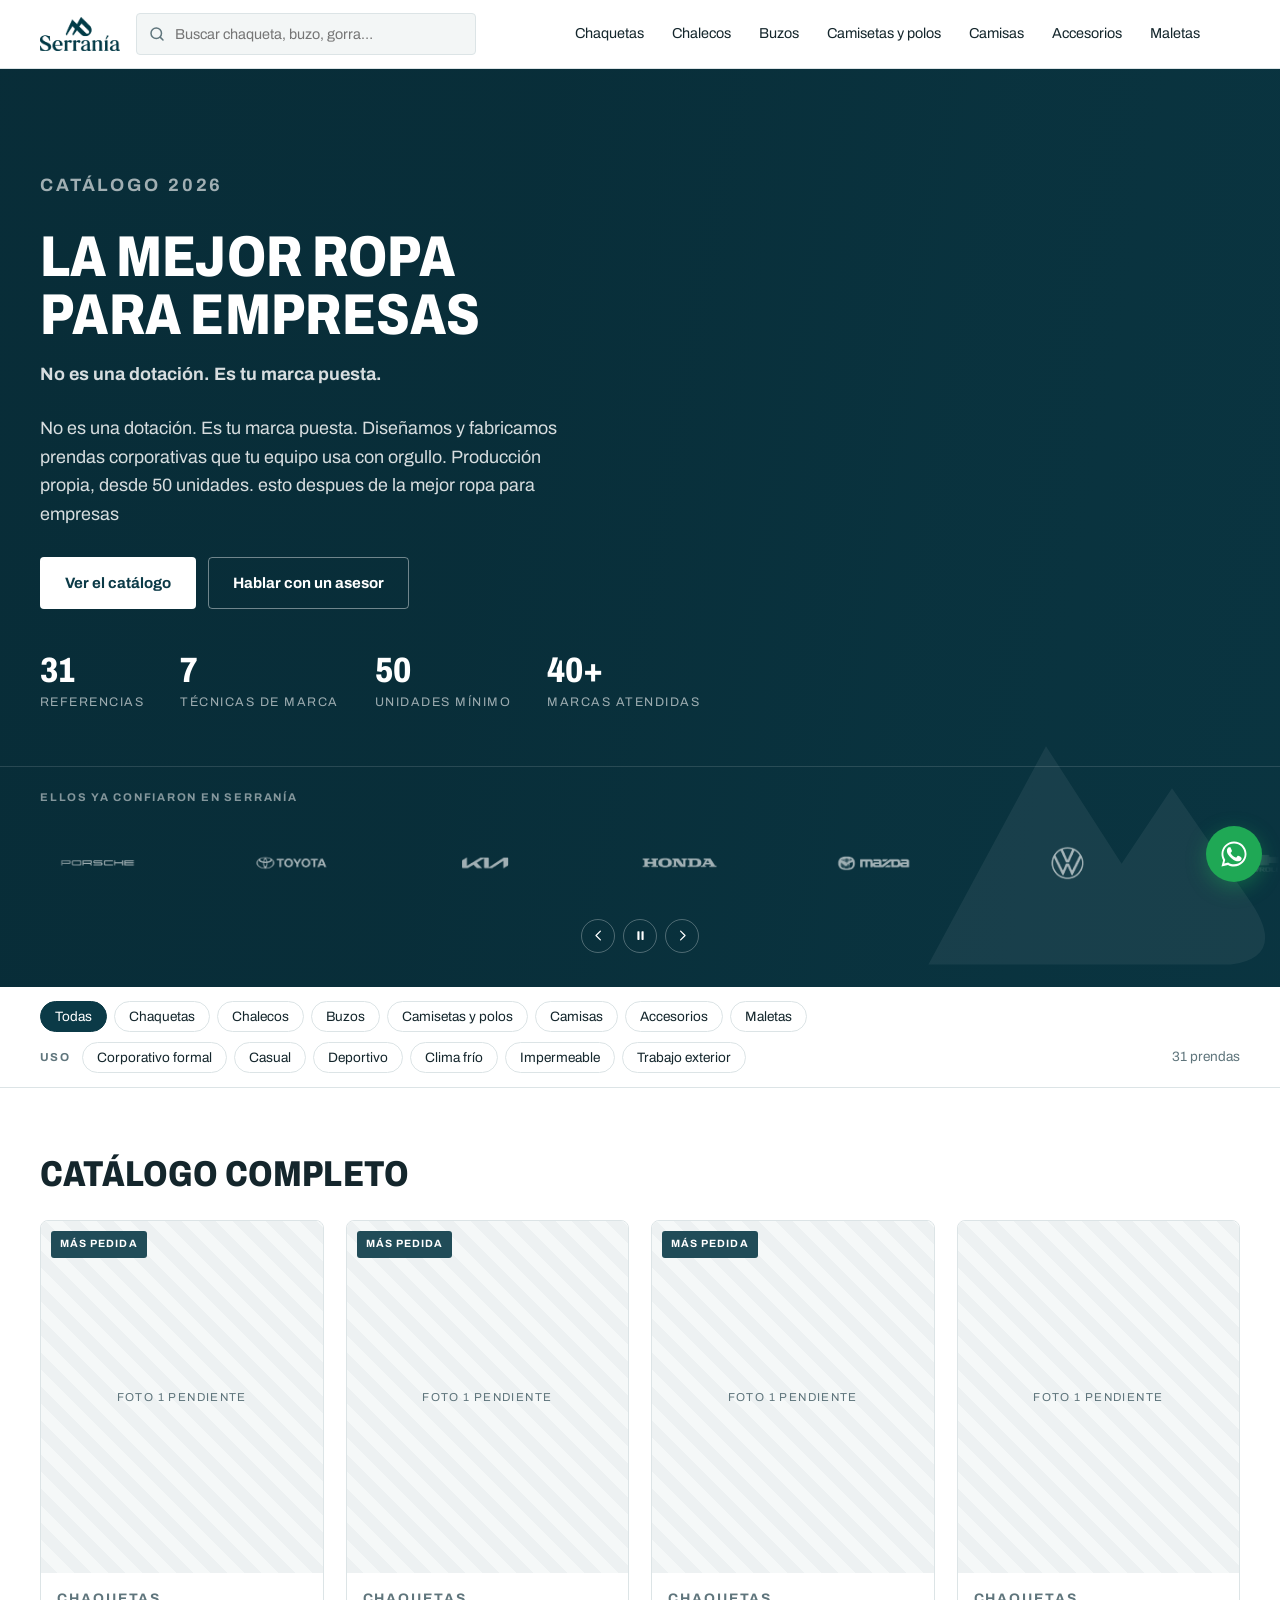
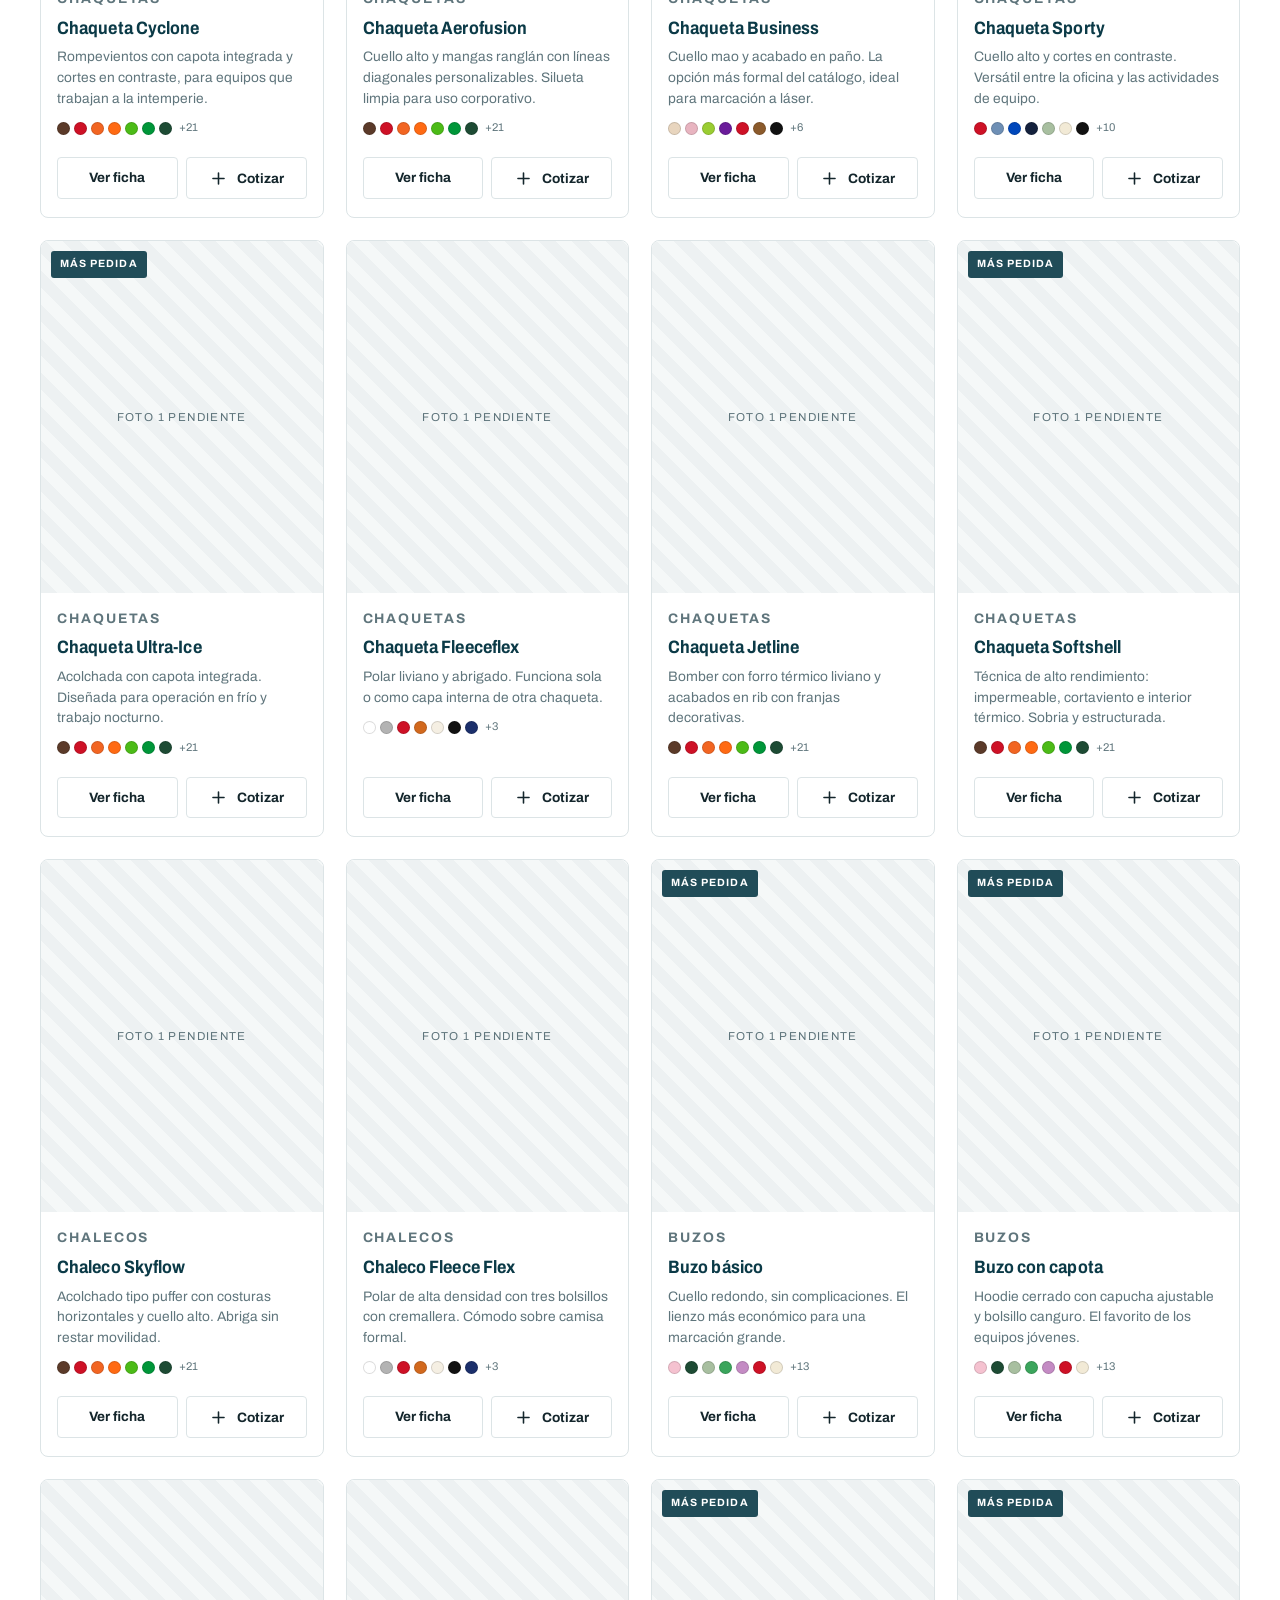
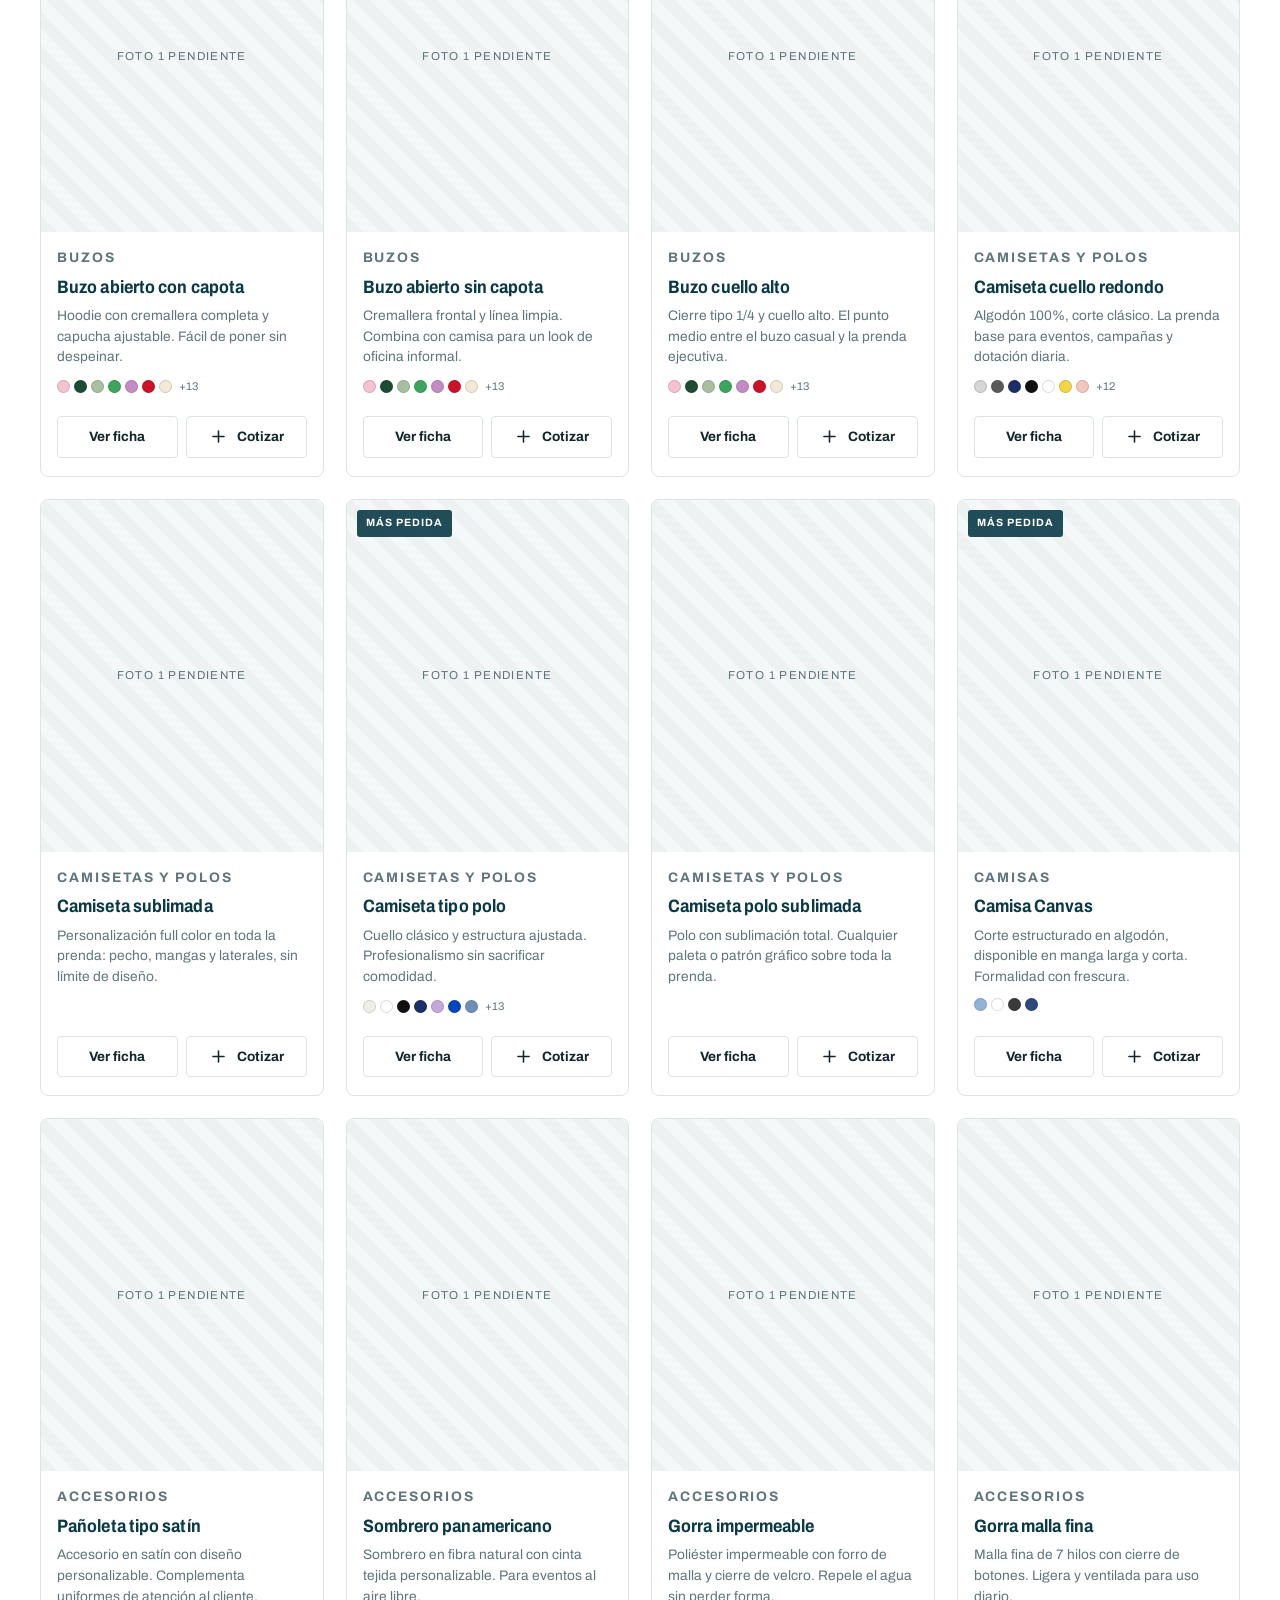
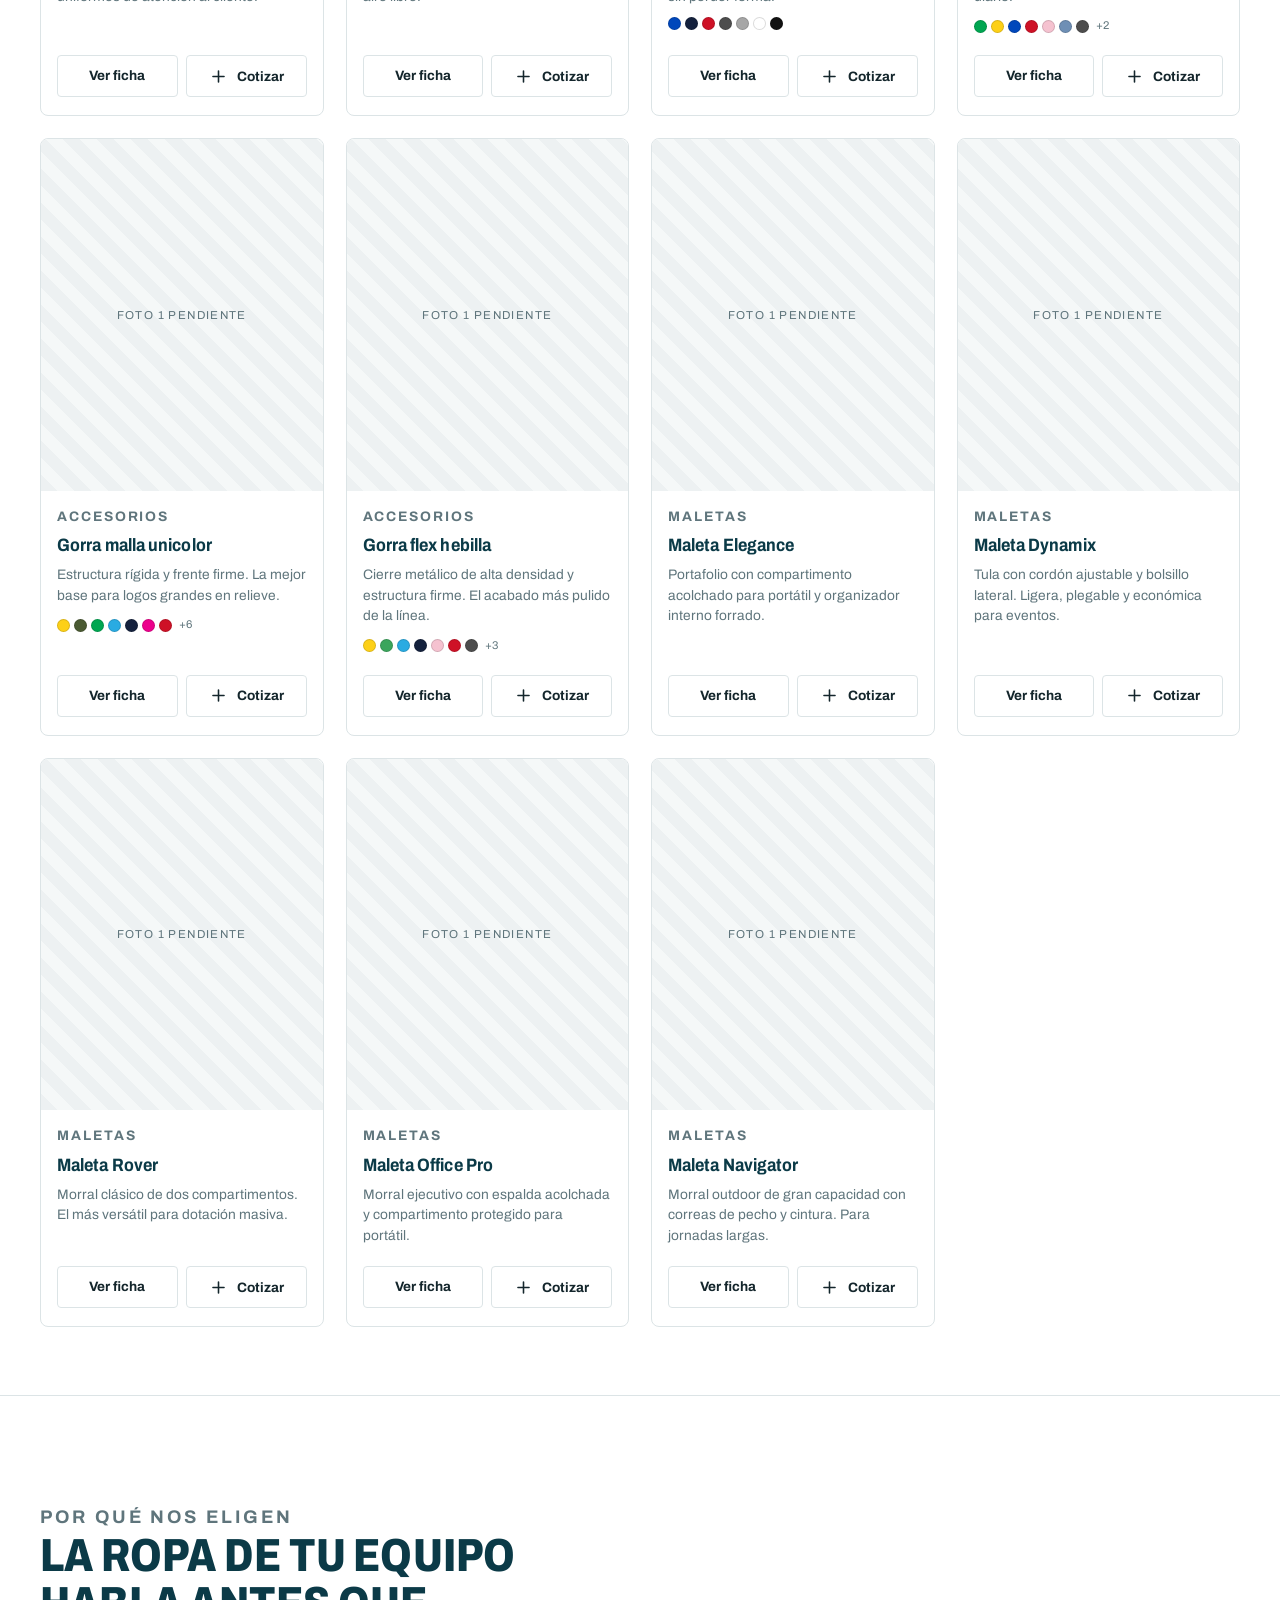
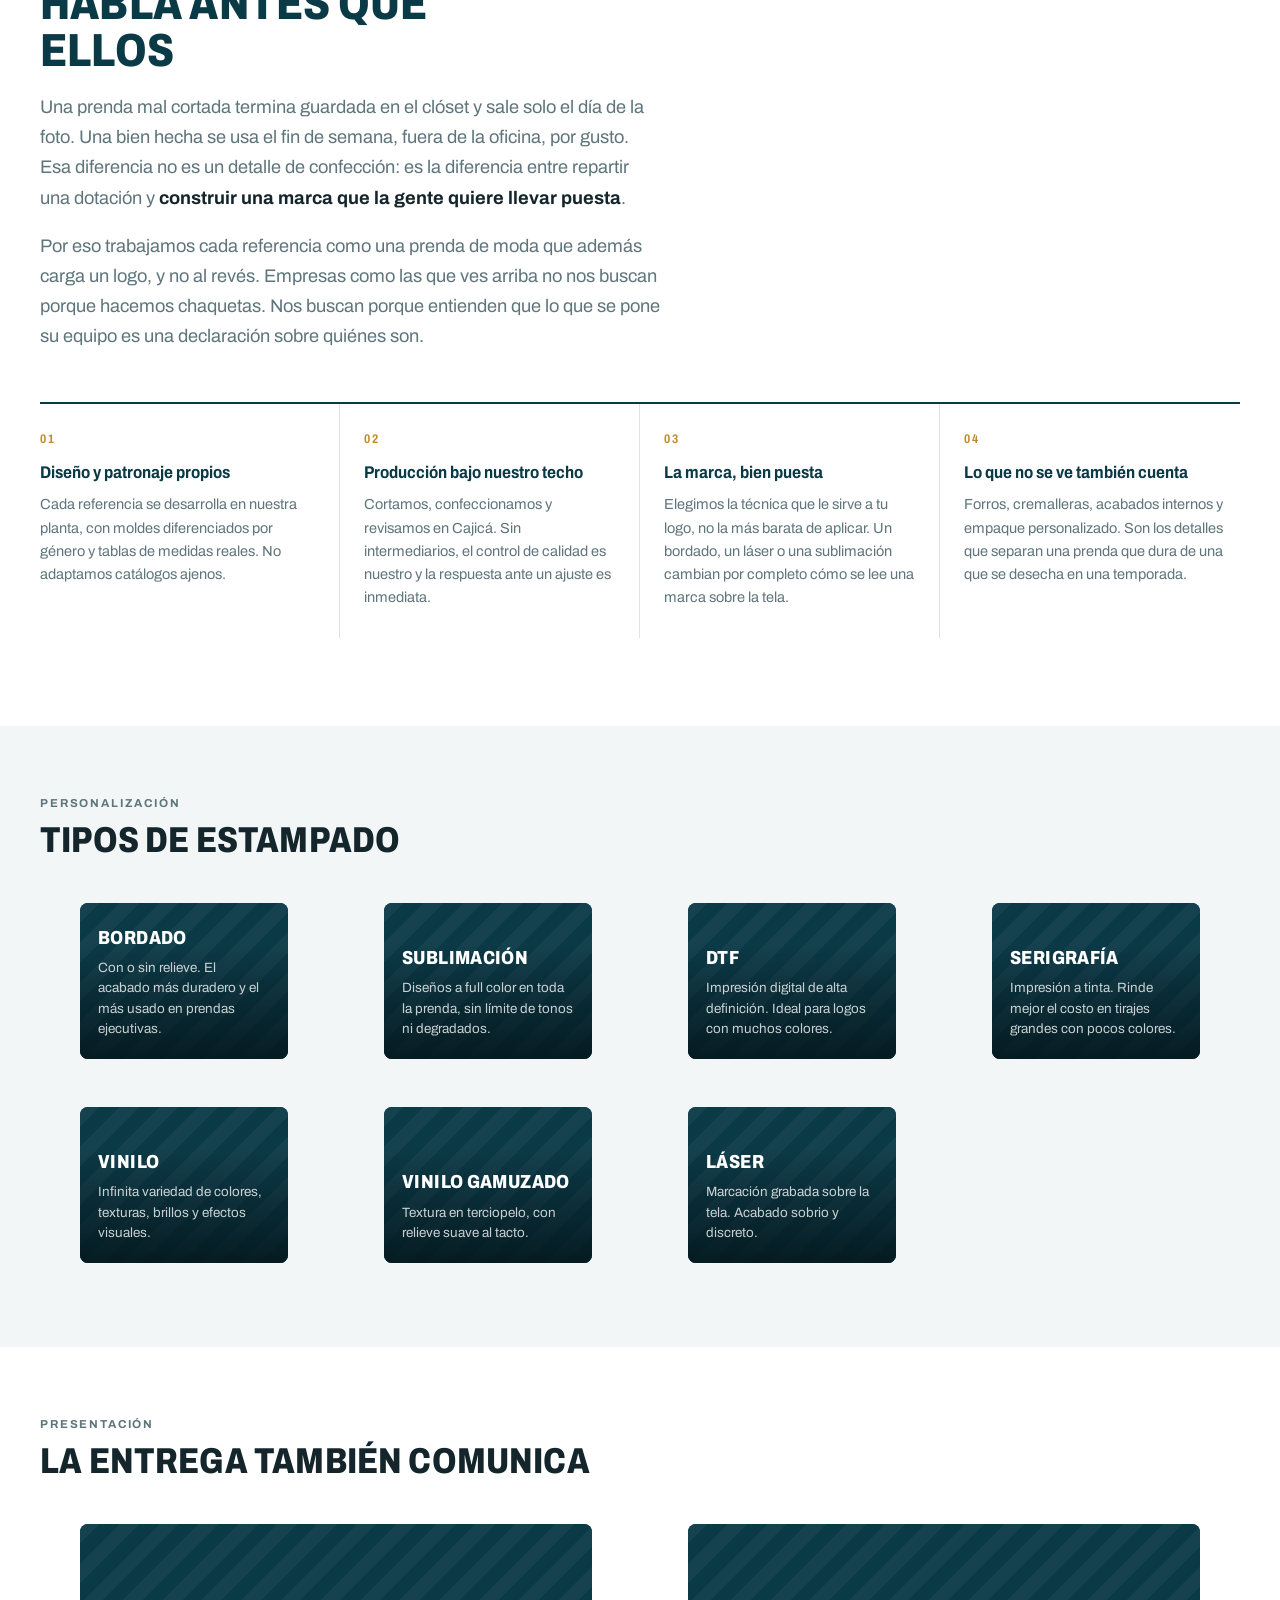
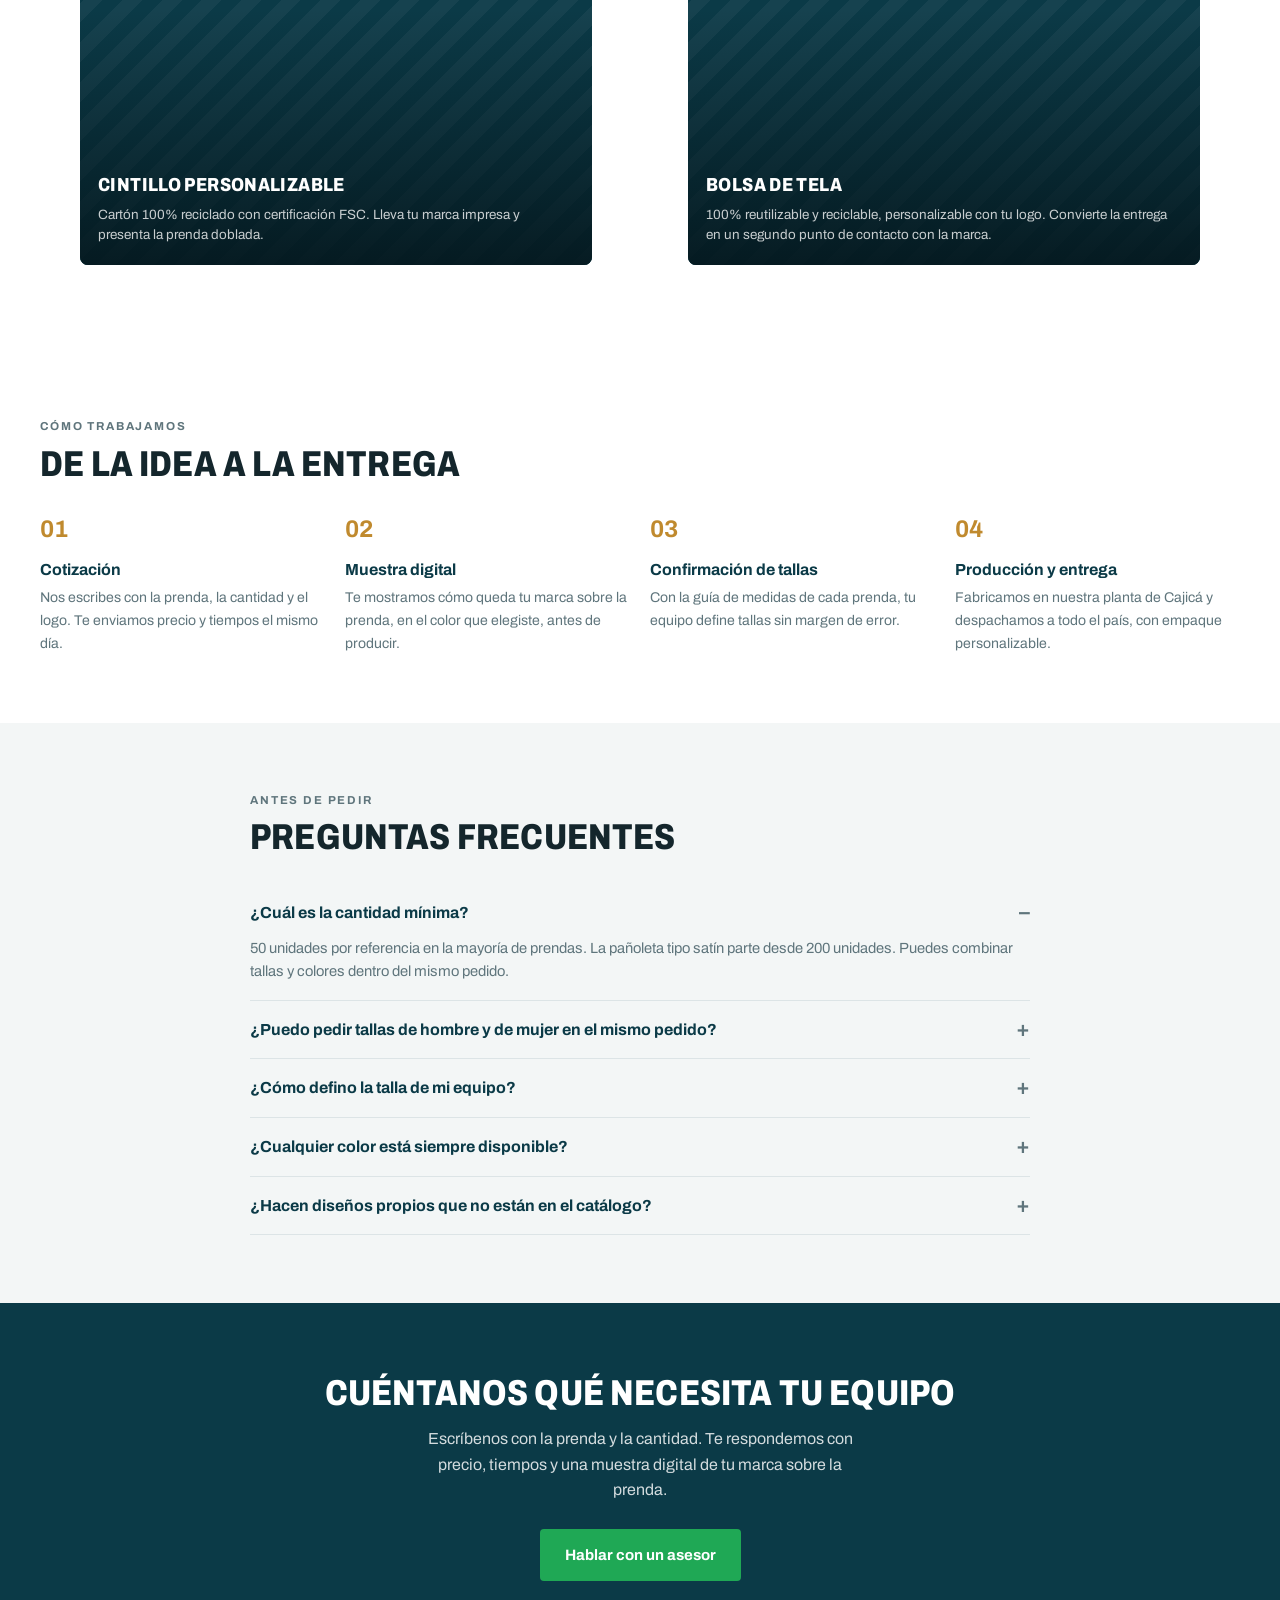
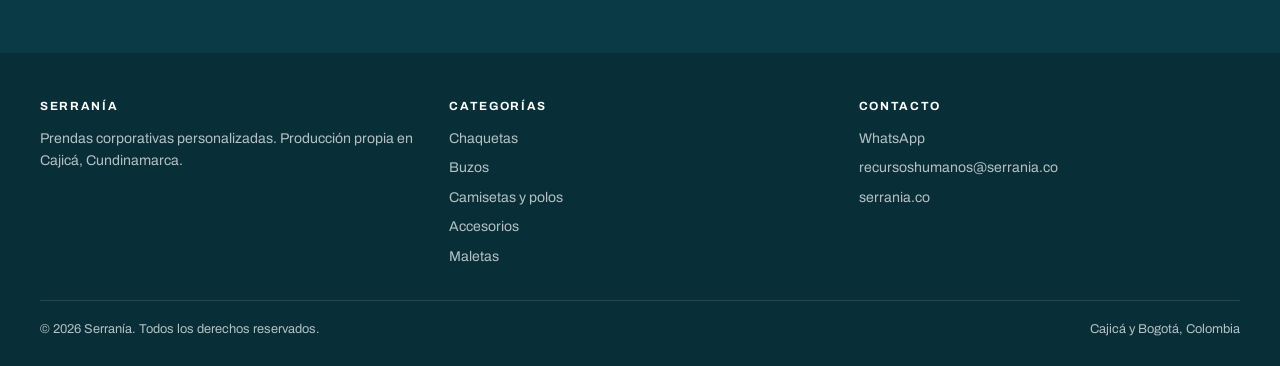
==== commit 5932145b: "Update index.html" ====
--- a/index.html
+++ b/index.html
@@ -51,7 +51,8 @@
     <p class="rotulo">Catálogo 2026</p>
     <h1 class="display">La mejor ropa<br>para empresas</h1>
     <p class="portada-gancho">No es una dotación. Es tu marca puesta.</p>
-    <p>Diseñamos y fabricamos prendas corporativas que tu equipo usa con orgullo. Producción propia, desde 50 unidades.</p>
+    <p>No es una dotación. Es tu marca puesta.
+Diseñamos y fabricamos prendas corporativas que tu equipo usa con orgullo. Producción propia, desde 50 unidades. esto despues de la mejor ropa para empresas</p>
     <div class="portada-botones">
       <a class="btn btn-claro" href="#catalogo">Ver el catálogo</a>
       <a class="btn btn-linea-claro" id="wa-portada" href="#" target="_blank" rel="noopener">Hablar con un asesor</a>
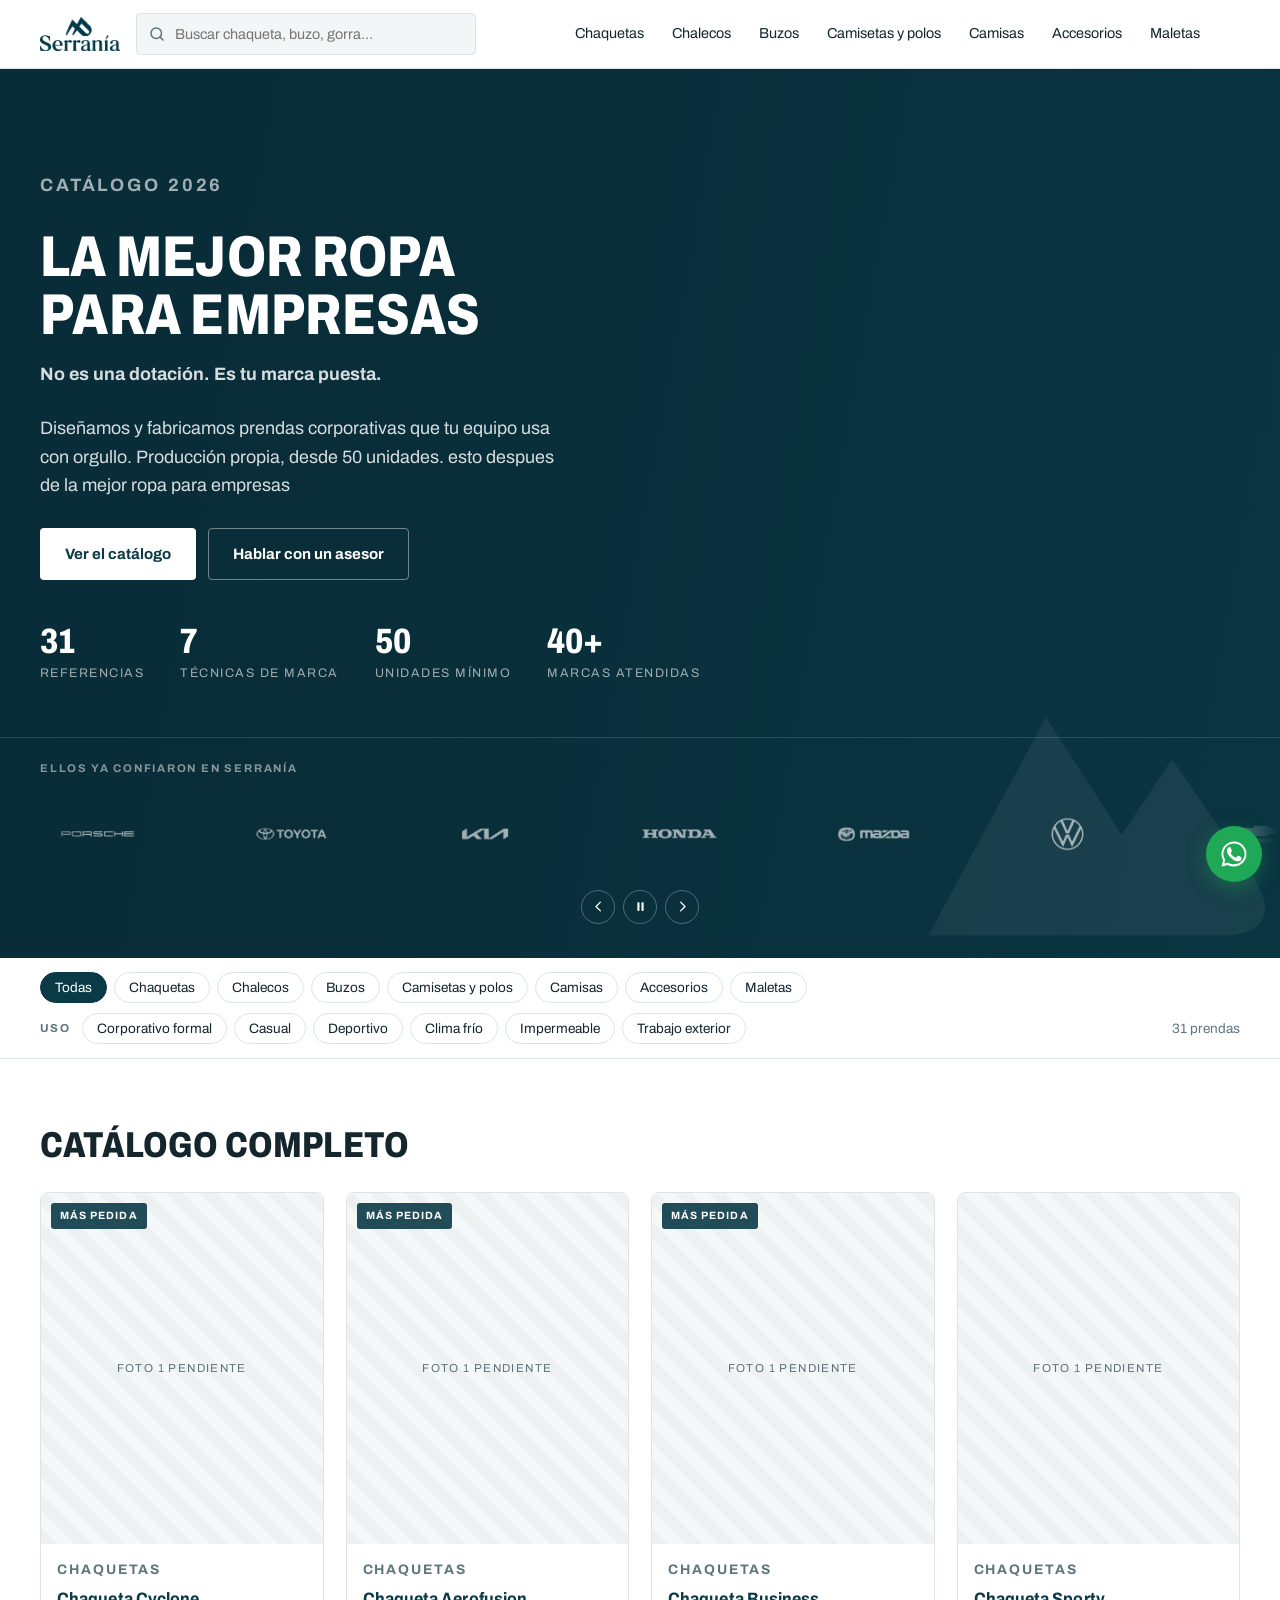
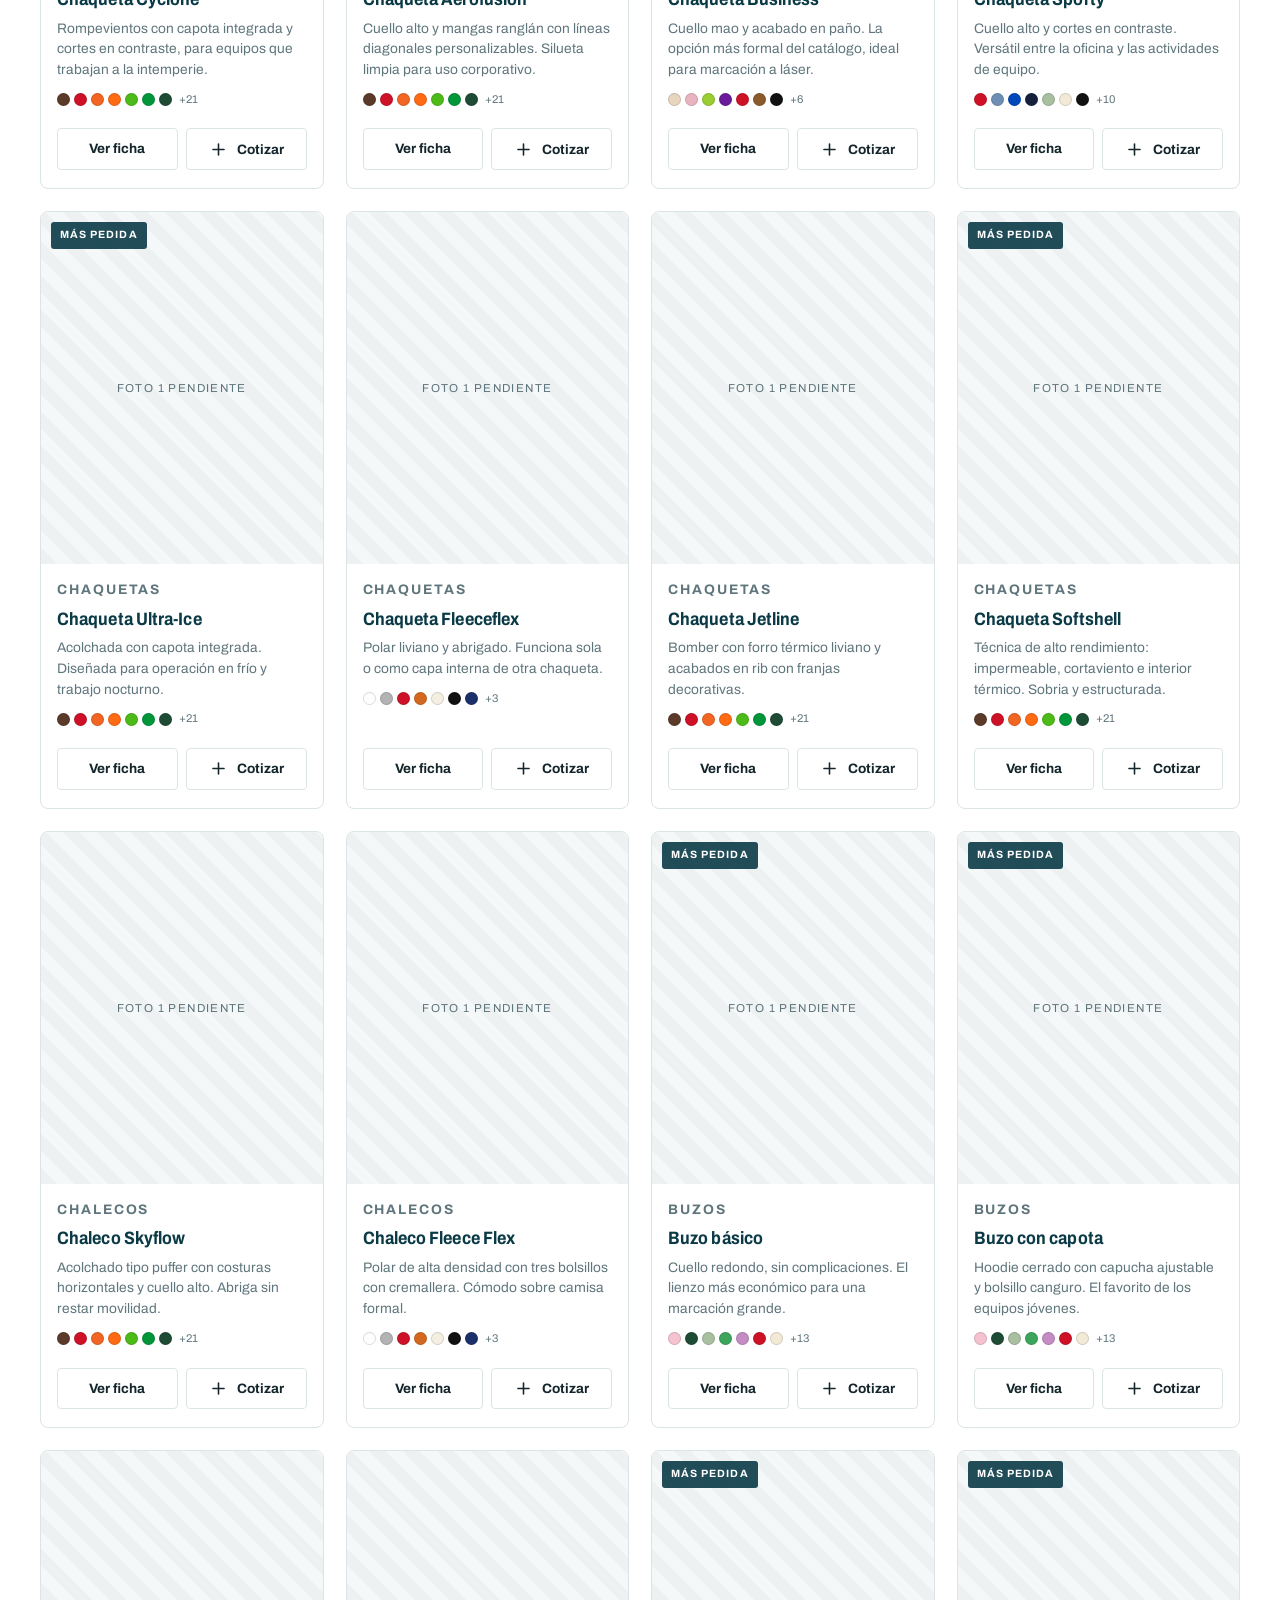
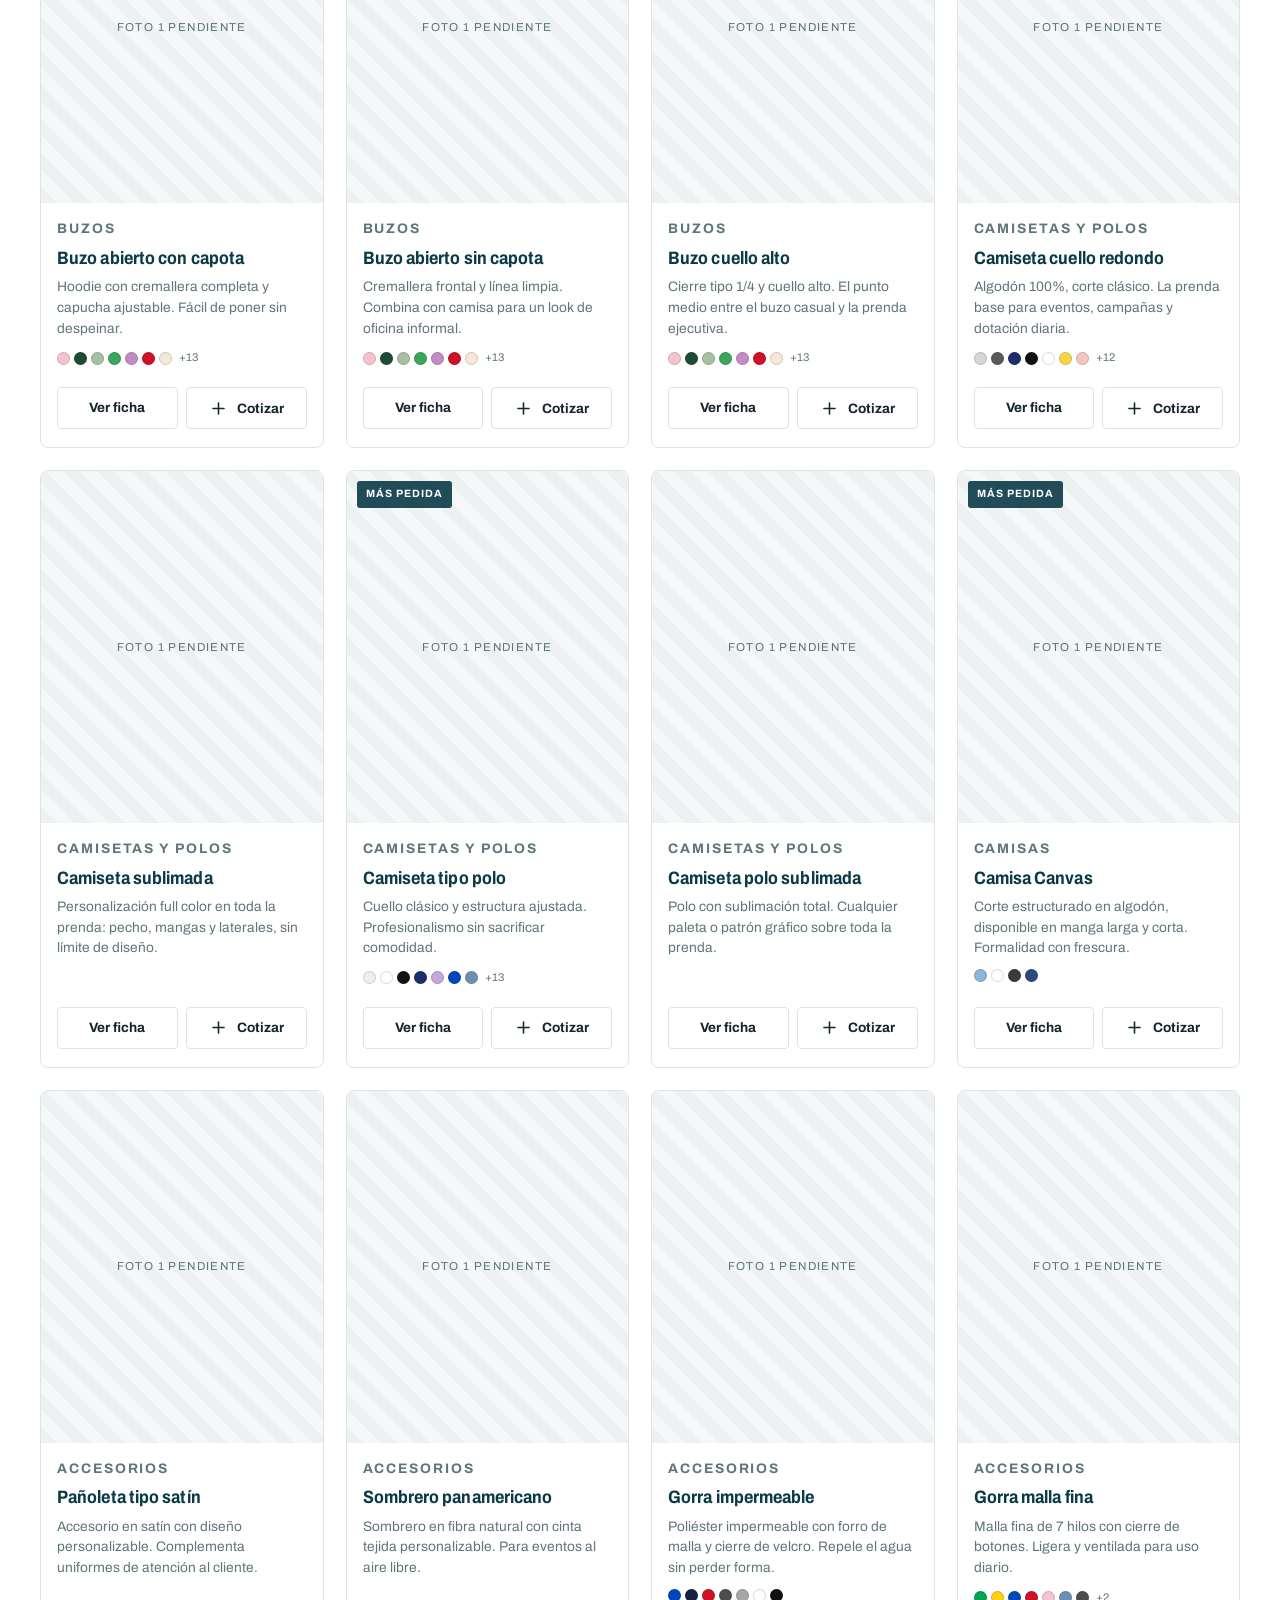
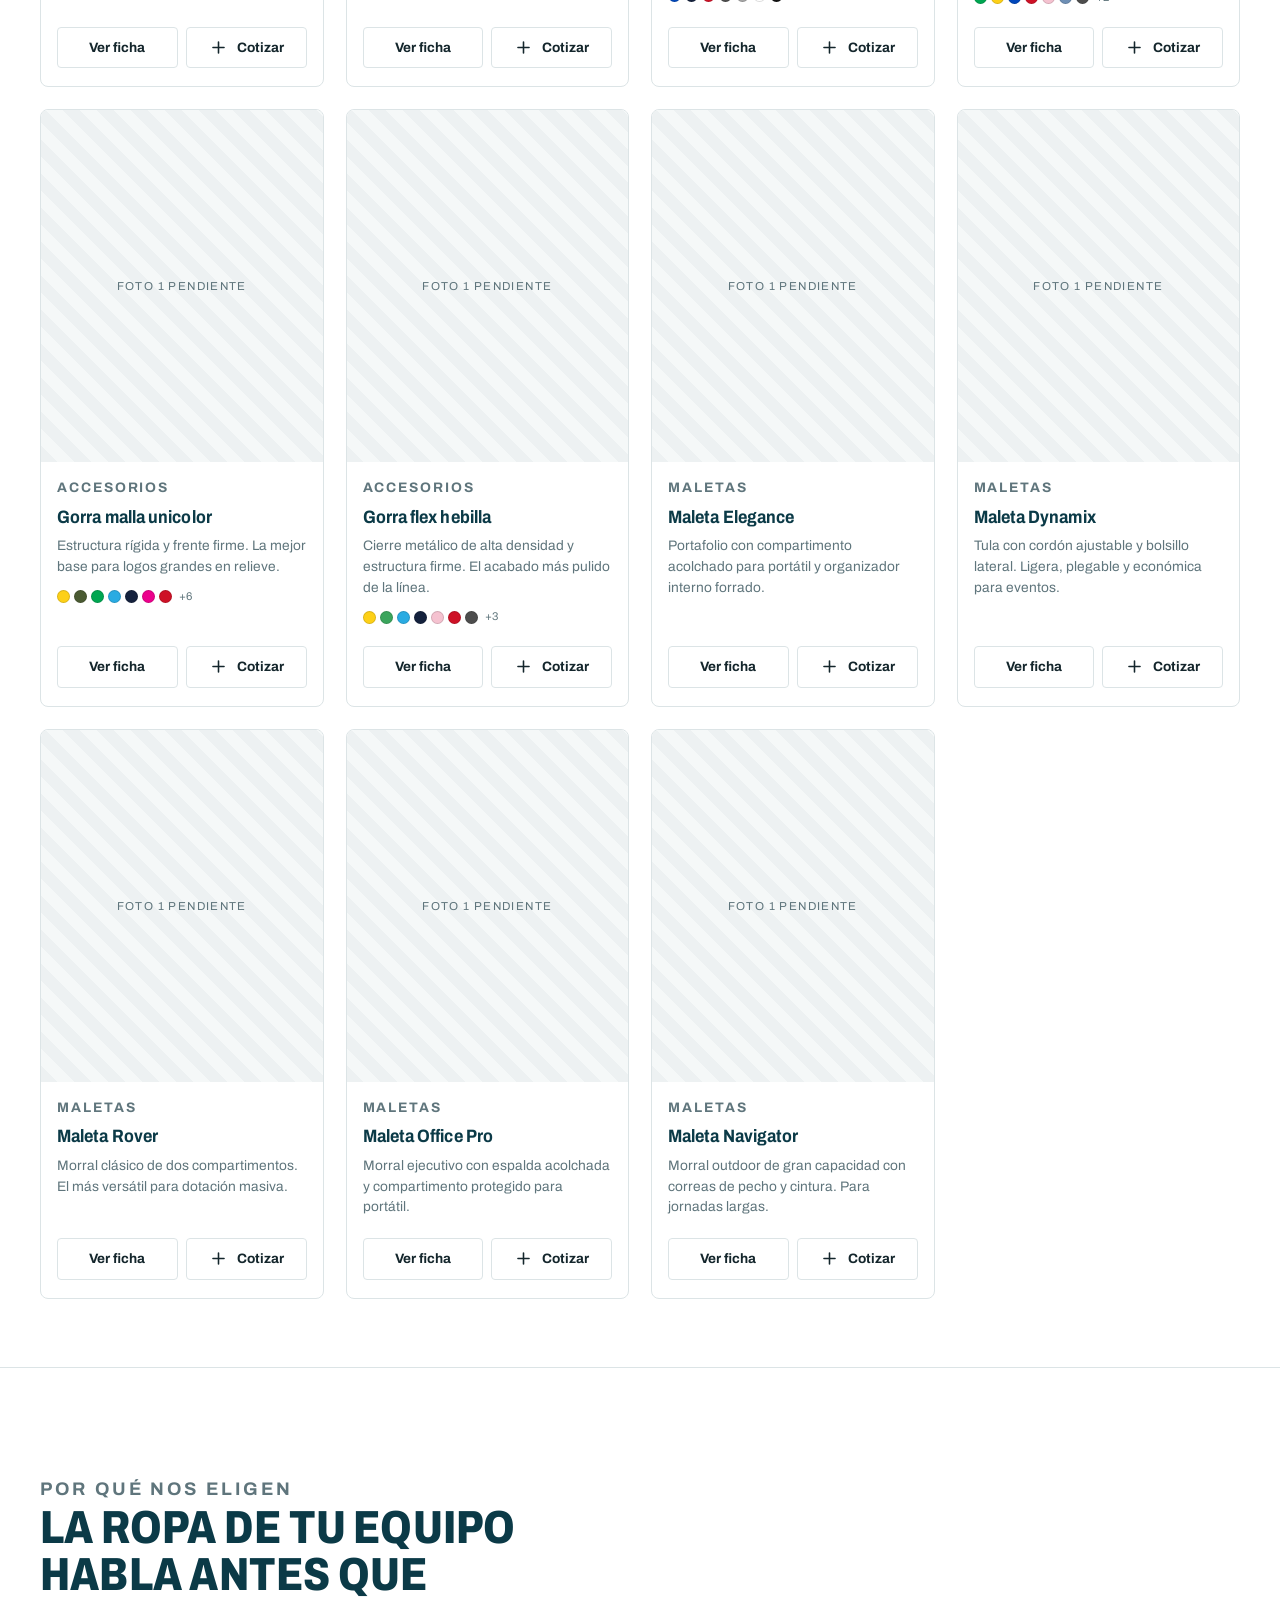
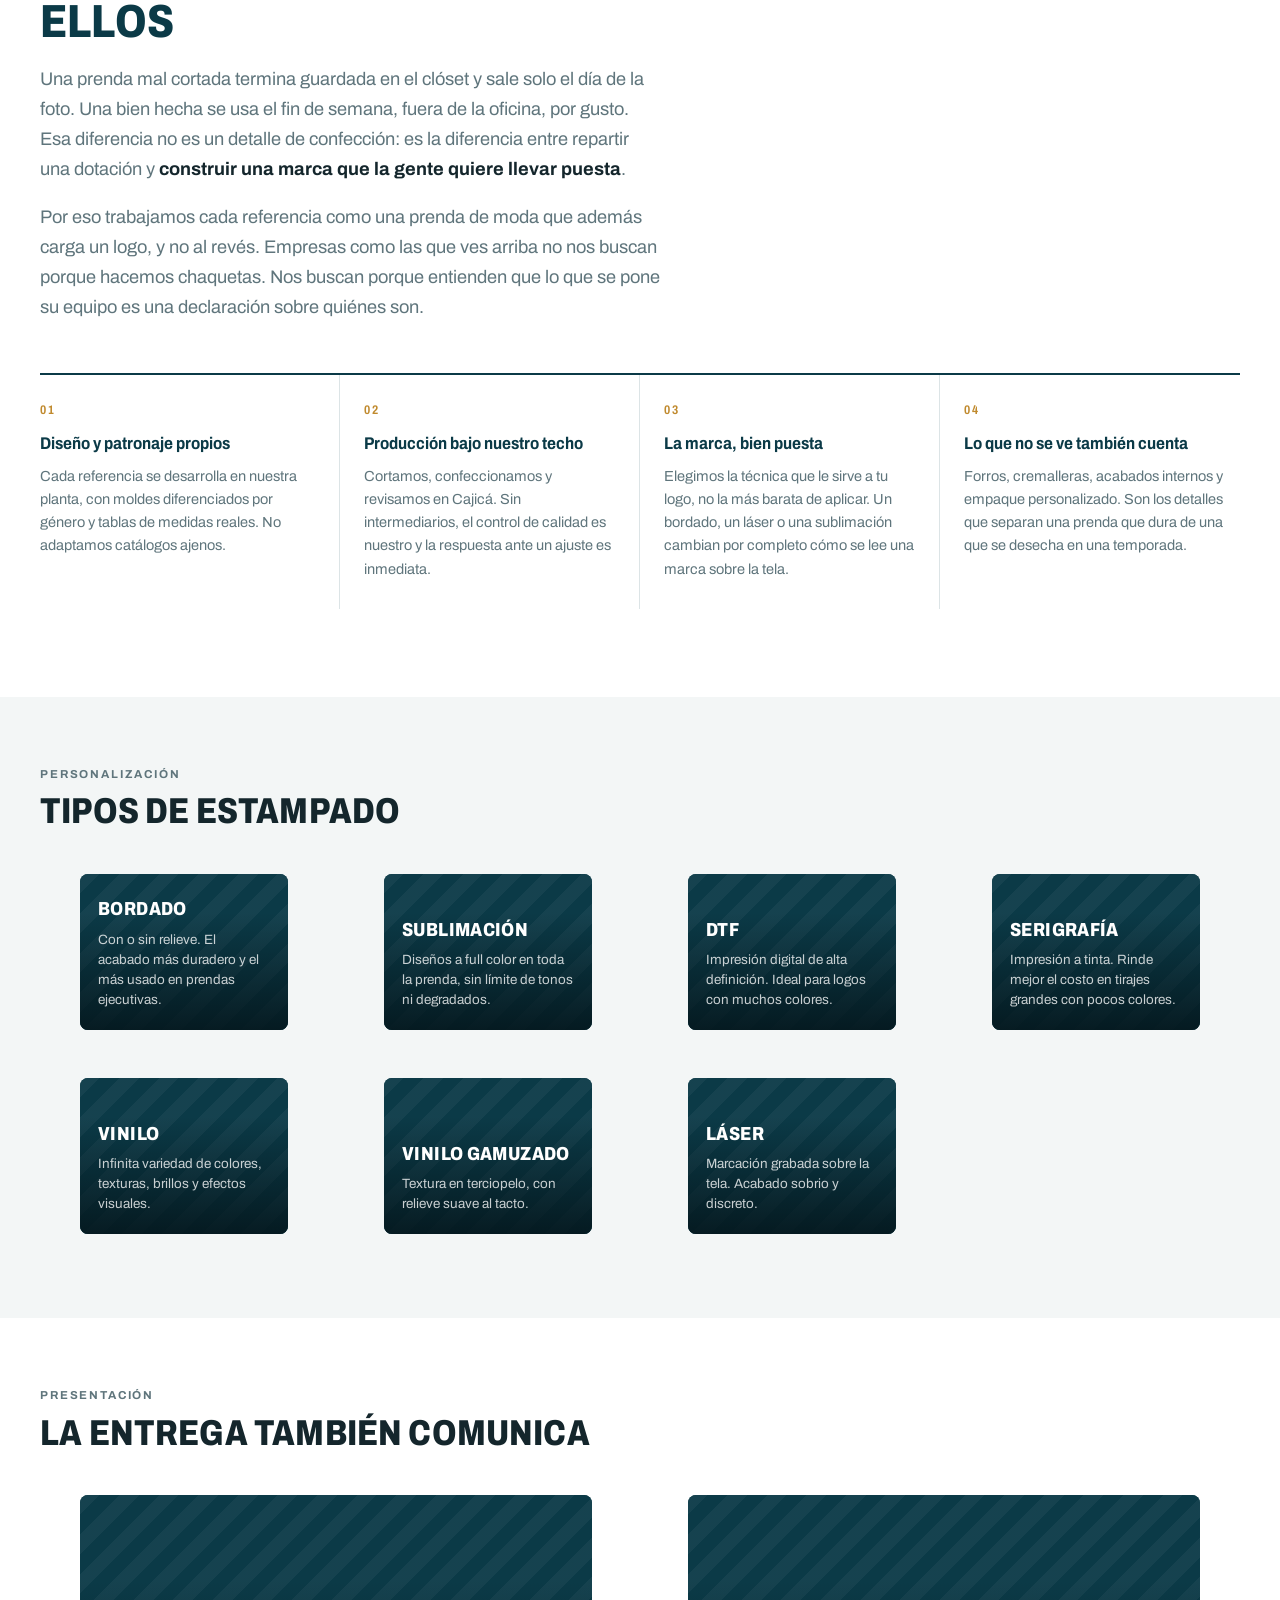
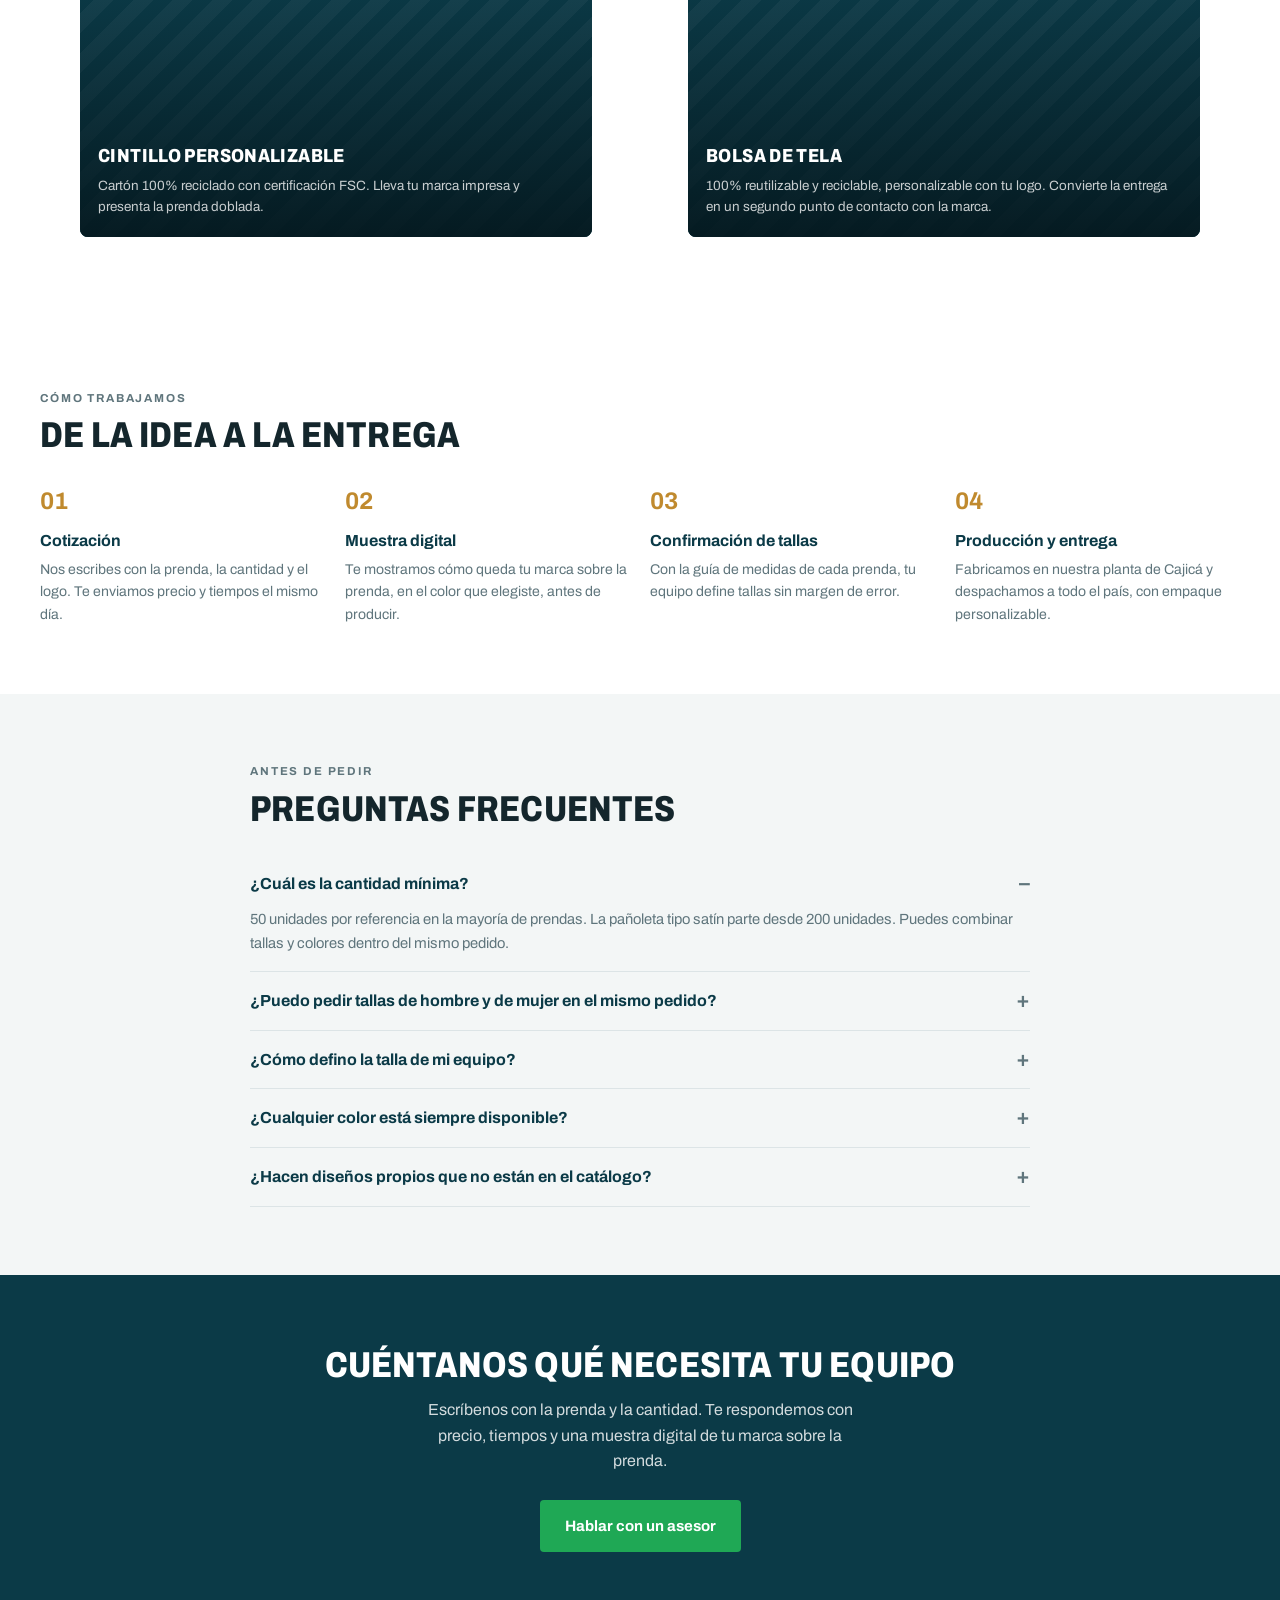
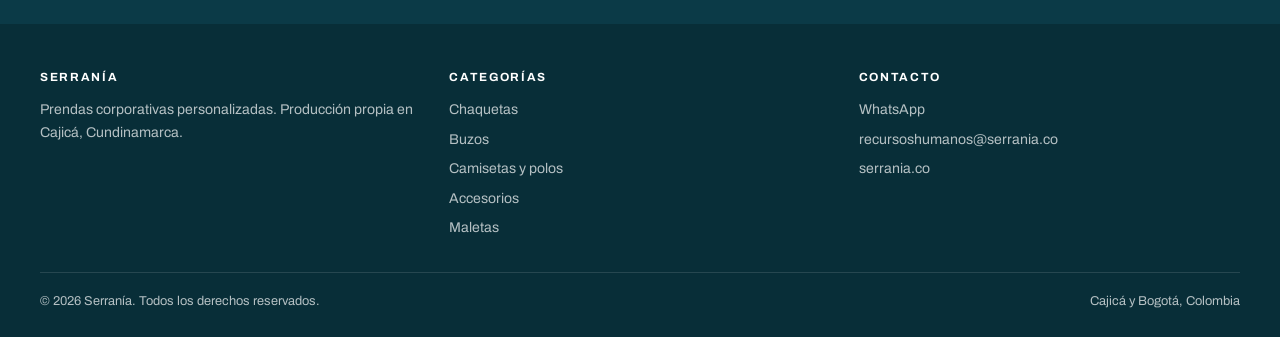
==== commit aa819d37: "Update index.html" ====
--- a/index.html
+++ b/index.html
@@ -51,8 +51,7 @@
     <p class="rotulo">Catálogo 2026</p>
     <h1 class="display">La mejor ropa<br>para empresas</h1>
     <p class="portada-gancho">No es una dotación. Es tu marca puesta.</p>
-    <p>No es una dotación. Es tu marca puesta.
-Diseñamos y fabricamos prendas corporativas que tu equipo usa con orgullo. Producción propia, desde 50 unidades. esto despues de la mejor ropa para empresas</p>
+    <p>Diseñamos y fabricamos prendas corporativas que tu equipo usa con orgullo. Producción propia, desde 50 unidades. esto despues de la mejor ropa para empresas</p>
     <div class="portada-botones">
       <a class="btn btn-claro" href="#catalogo">Ver el catálogo</a>
       <a class="btn btn-linea-claro" id="wa-portada" href="#" target="_blank" rel="noopener">Hablar con un asesor</a>
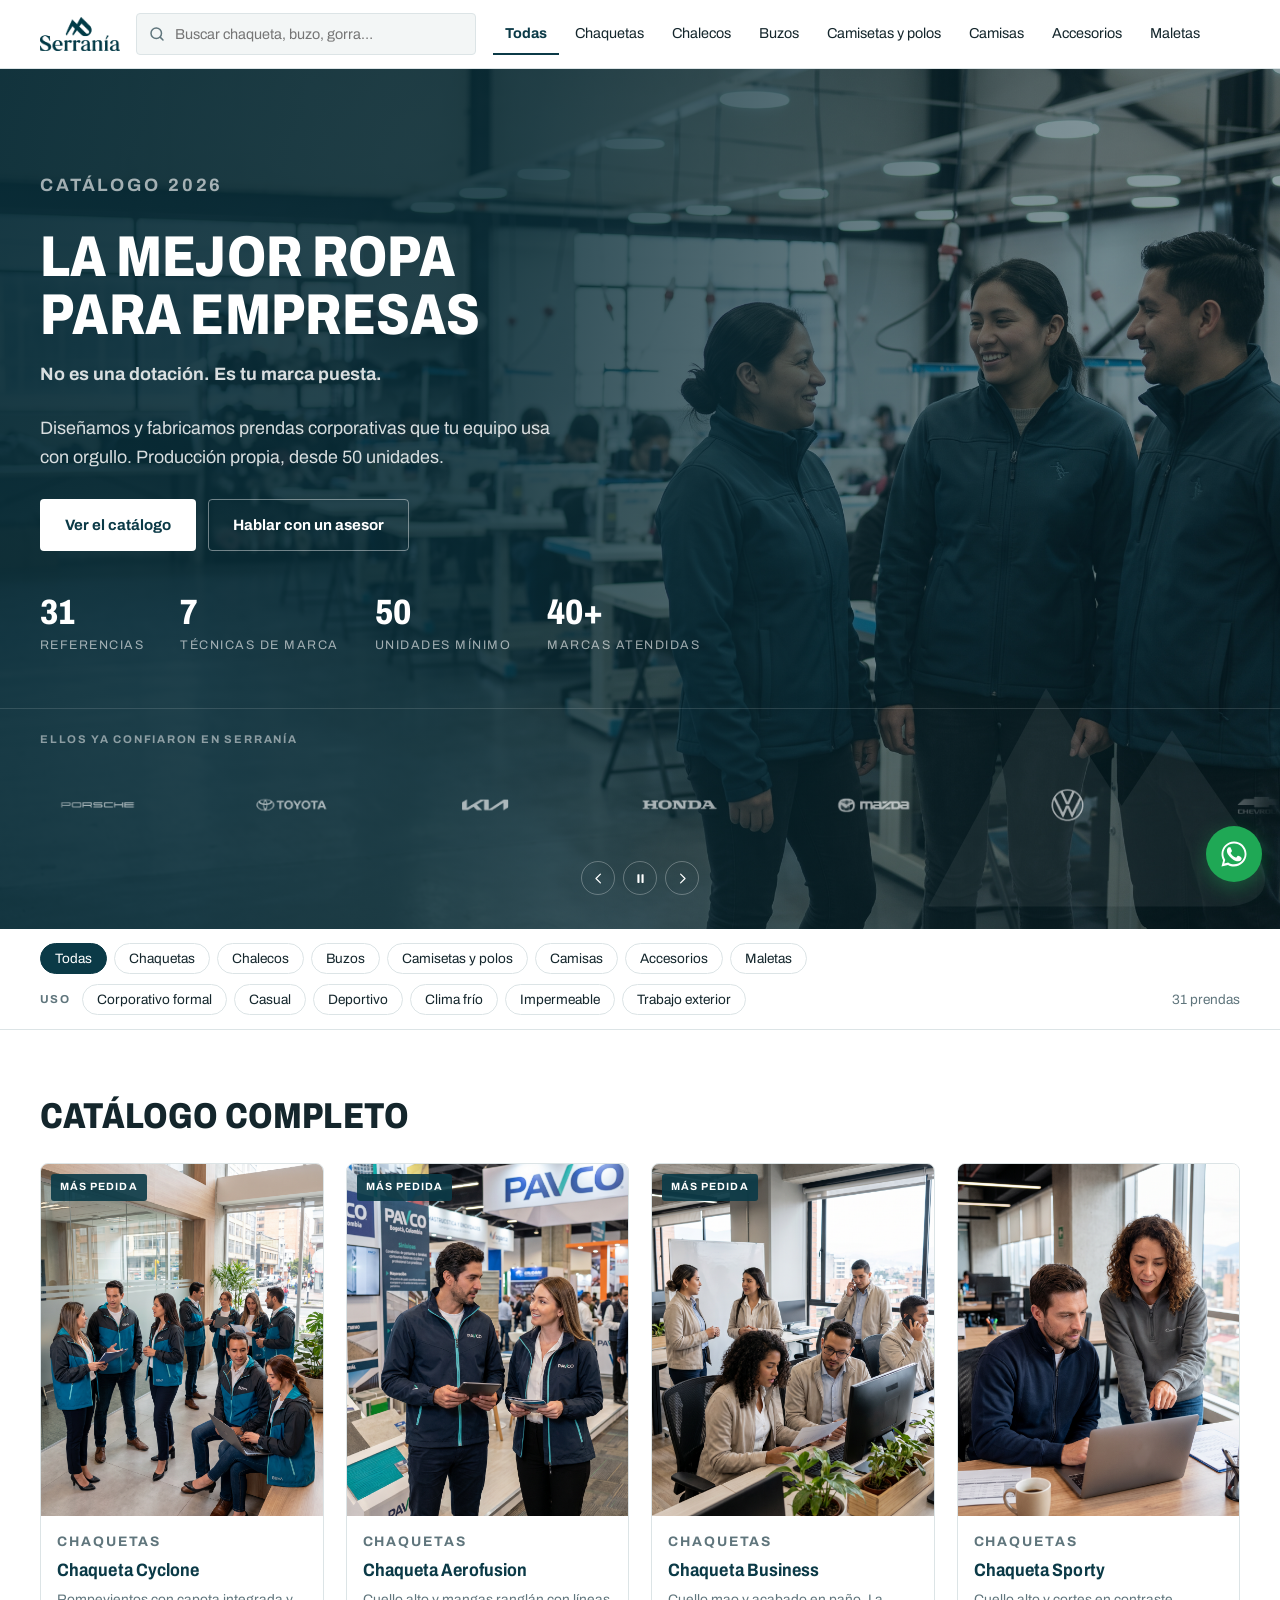
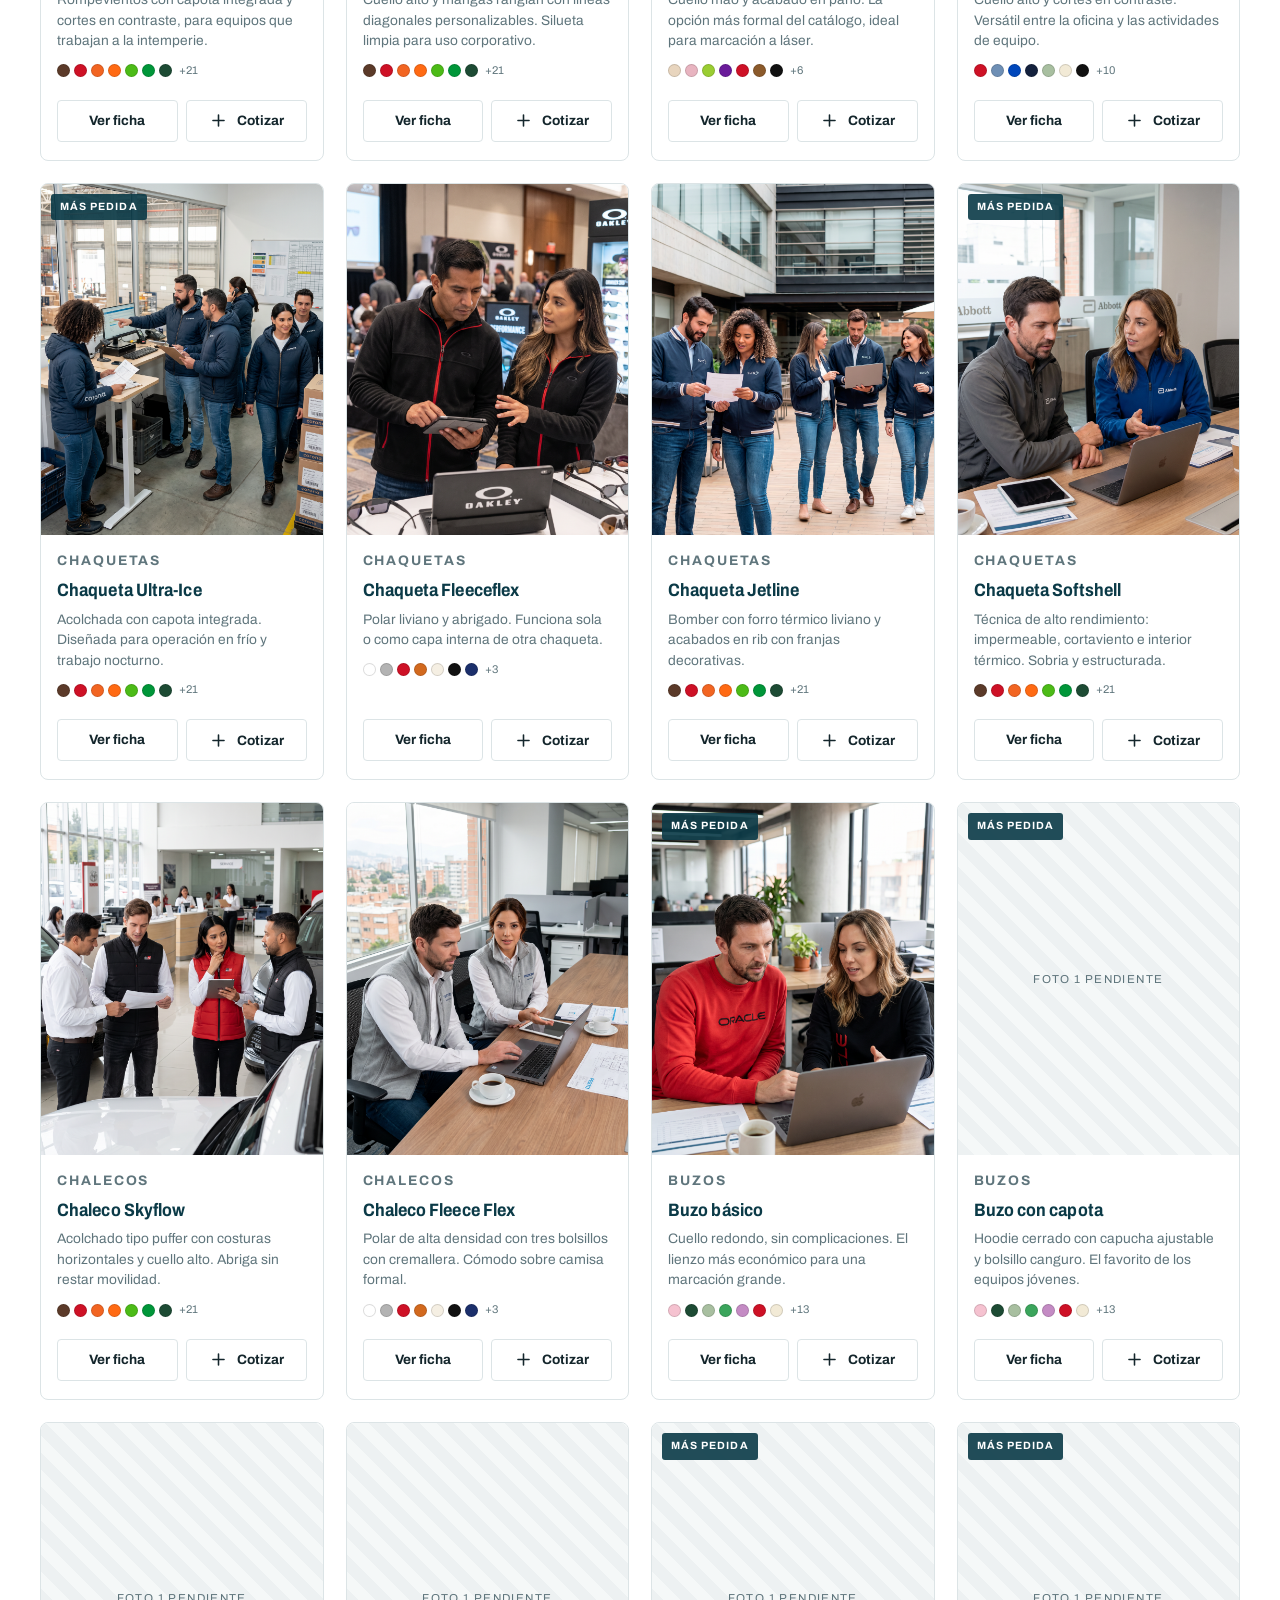
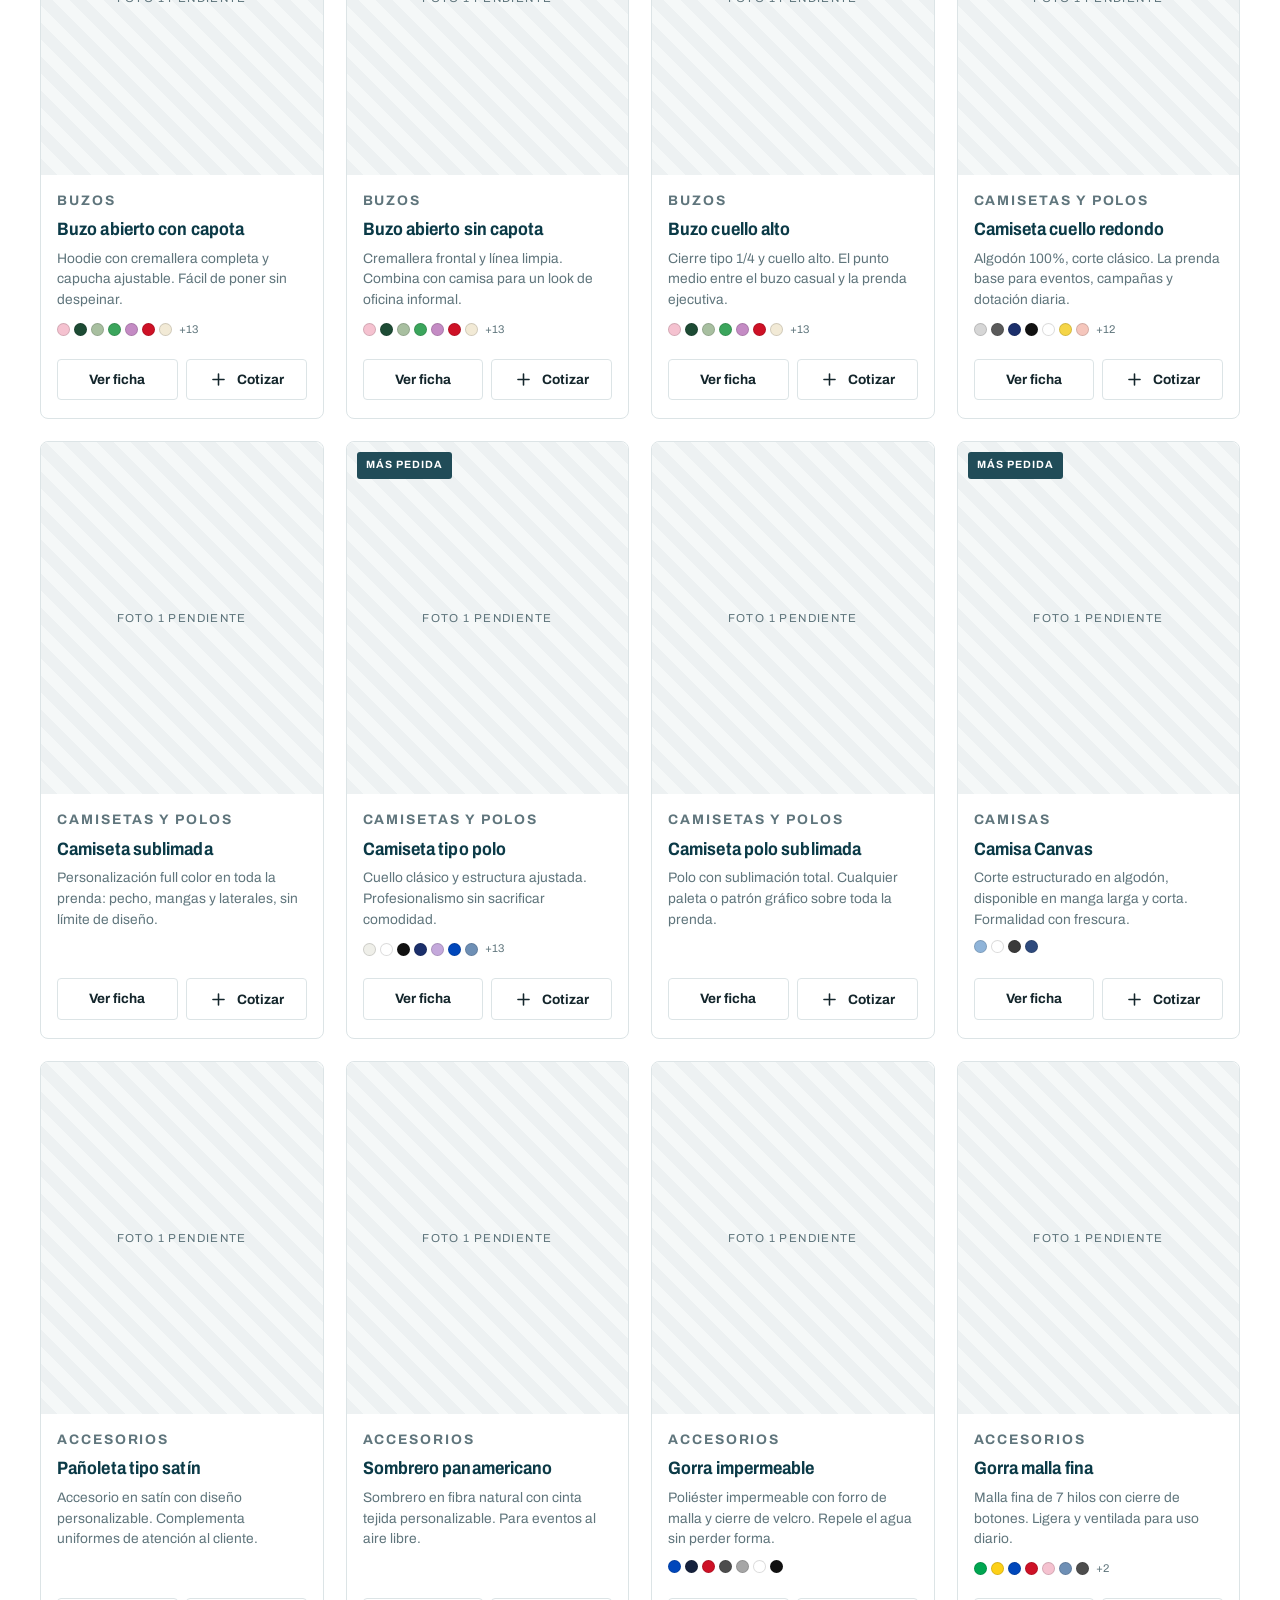
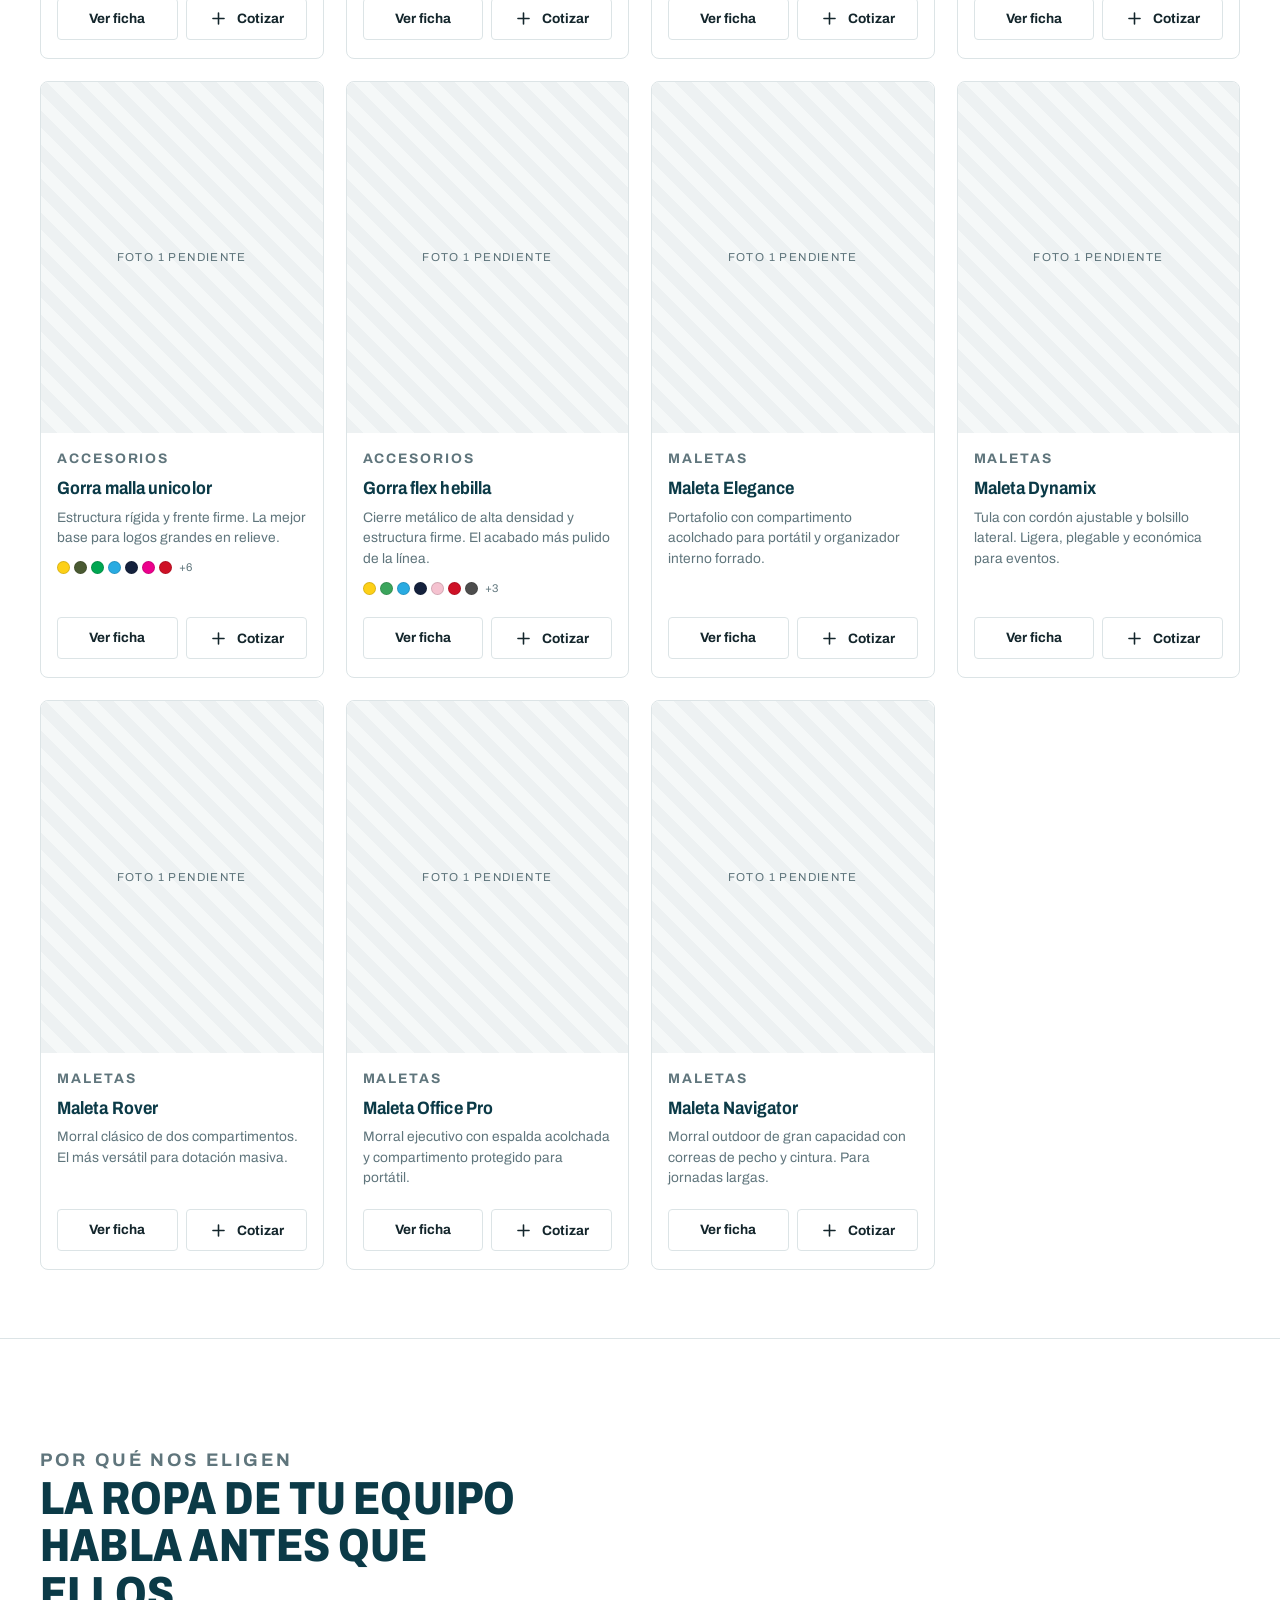
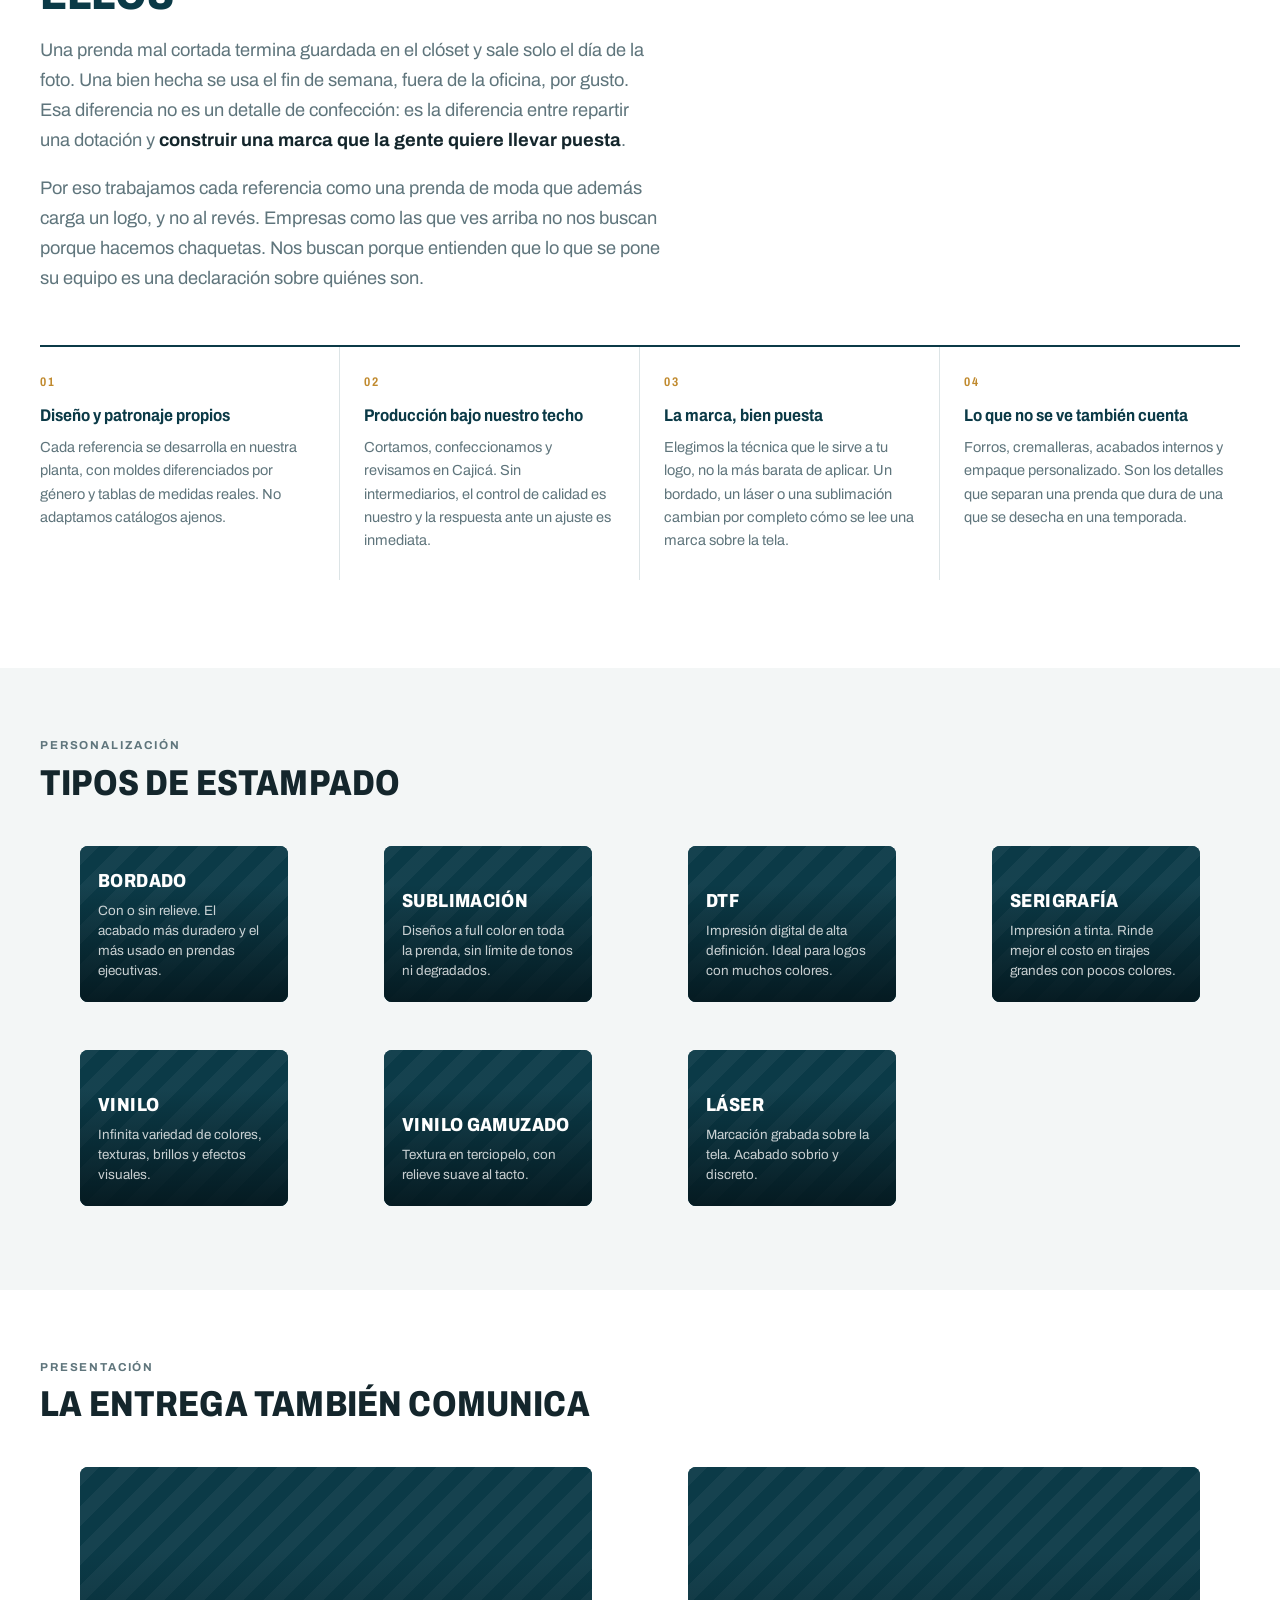
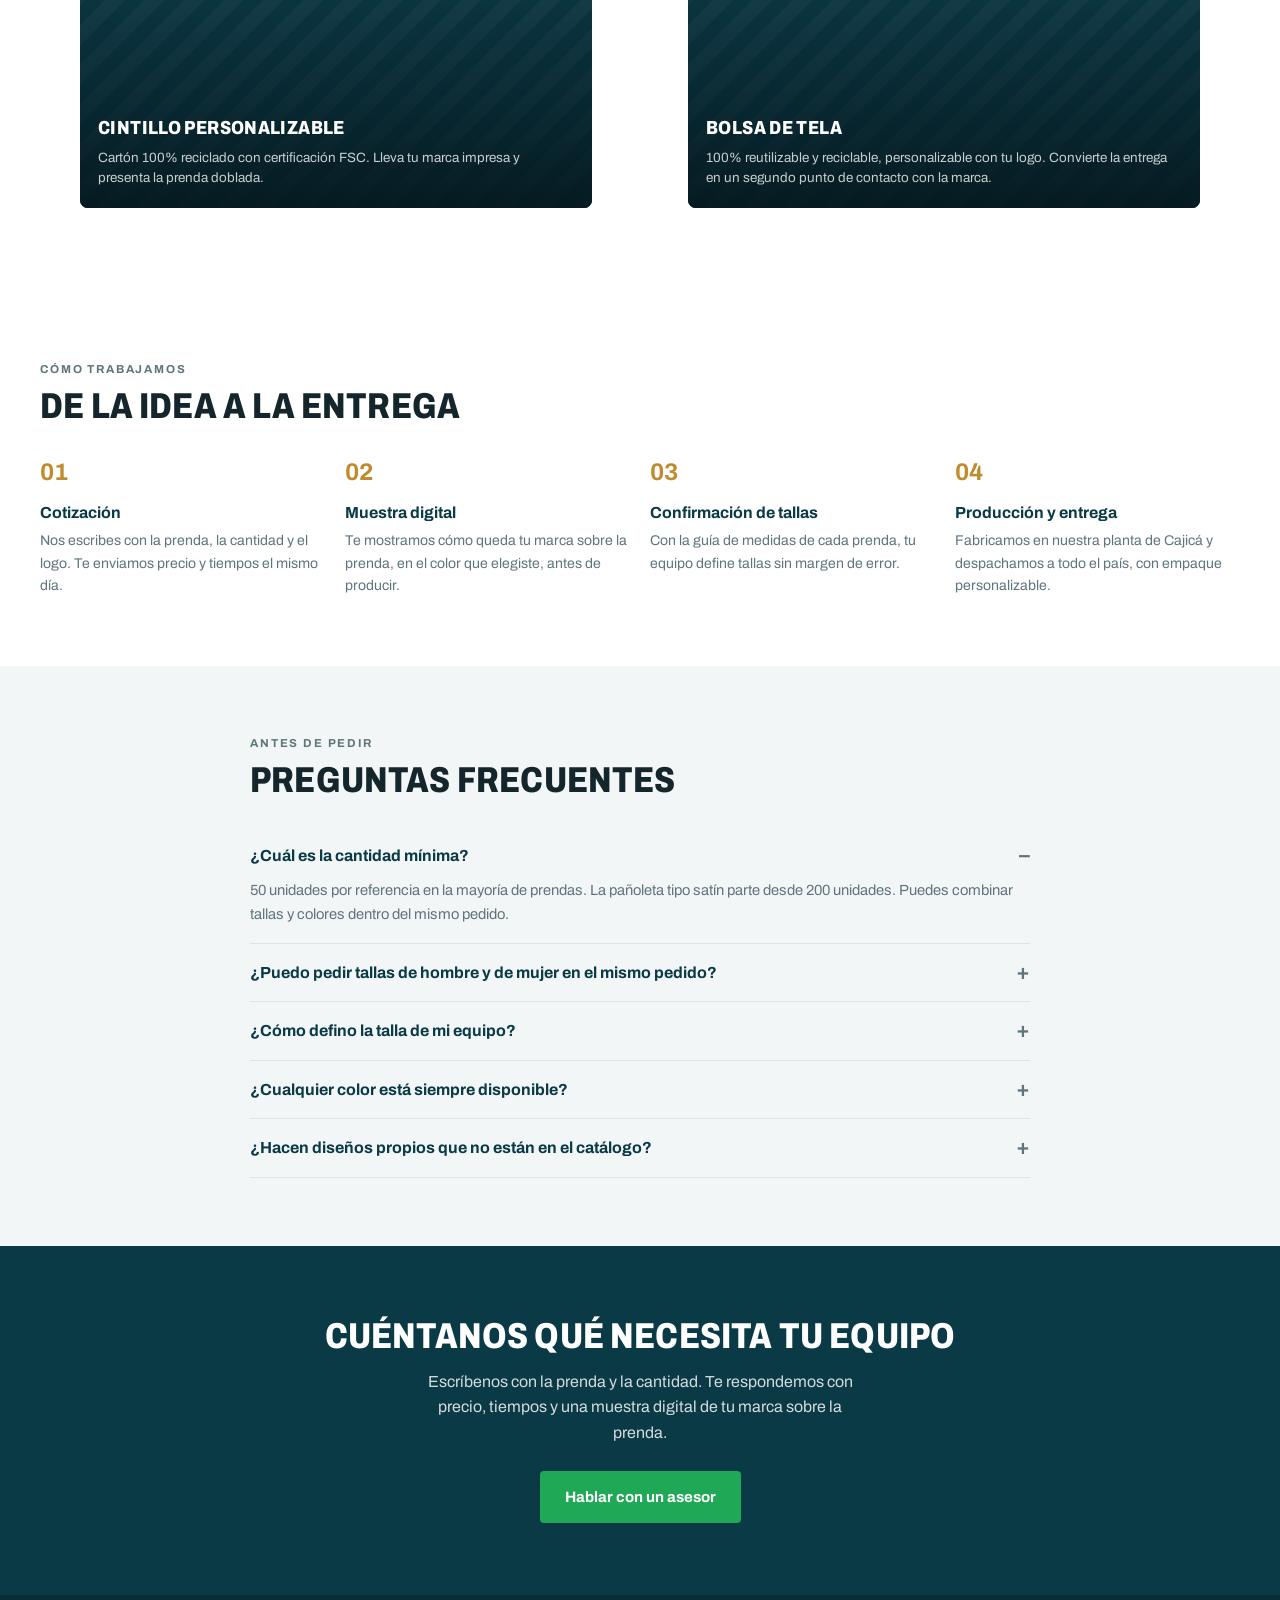
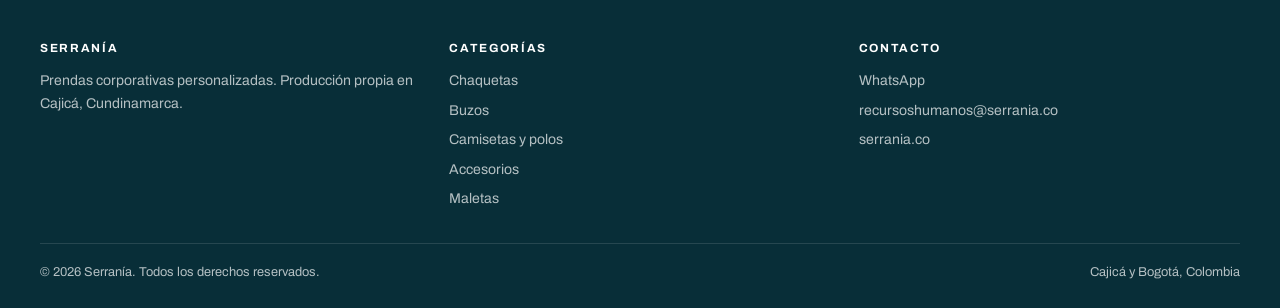
==== commit 24dbbdc9: "Add files via upload" ====
--- a/index.html
+++ b/index.html
@@ -51,7 +51,7 @@
     <p class="rotulo">Catálogo 2026</p>
     <h1 class="display">La mejor ropa<br>para empresas</h1>
     <p class="portada-gancho">No es una dotación. Es tu marca puesta.</p>
-    <p>Diseñamos y fabricamos prendas corporativas que tu equipo usa con orgullo. Producción propia, desde 50 unidades. esto despues de la mejor ropa para empresas</p>
+    <p>Diseñamos y fabricamos prendas corporativas que tu equipo usa con orgullo. Producción propia, desde 50 unidades.</p>
     <div class="portada-botones">
       <a class="btn btn-claro" href="#catalogo">Ver el catálogo</a>
       <a class="btn btn-linea-claro" id="wa-portada" href="#" target="_blank" rel="noopener">Hablar con un asesor</a>
--- a/css/estilos.css
+++ b/css/estilos.css
@@ -588,22 +588,44 @@
 
 @media (max-width: 860px){
   .btn-menu{ display:grid; }
+
+  /* Encabezado de una sola fila: logo a la izquierda, botón a la derecha.
+     El buscador se traslada dentro del menú (lo mueve comunes.js). */
+  .cabecera-fila{
+    height: 62px; padding: 0 20px;
+    flex-wrap: nowrap; gap: 12px;
+  }
+  .acciones{ margin-left: auto; }
+
   .nav{
-    /* 100% = justo debajo del encabezado, sin importar si ocupa una o dos filas */
+    /* 100% = justo debajo del encabezado */
     display:none; position:absolute; top:100%; left:0; right:0;
     background: var(--papel); border-bottom:1px solid var(--linea);
-    flex-direction:column; align-items:stretch; padding:10px 20px 18px; gap:2px;
+    flex-wrap: wrap; align-items: stretch;
+    padding: 14px 20px 18px; gap: 8px;
     box-shadow: var(--sombra);
   }
   .nav.abierto{ display:flex; }
-  .nav a{ padding:13px 10px; border-bottom:1px solid var(--niebla); border-radius:0; }
-  .nav a.activo{ box-shadow:none; }
-  .buscador{ order:3; flex:1 1 100%; max-width:none; margin-bottom:0; }
-  /* Conserva el margen lateral del contenedor (antes lo anulaba) */
-  .cabecera-fila{ height:auto; padding:12px 20px; flex-wrap:wrap; }
-  /* El botón de menú se va al extremo derecho */
-  .acciones{ margin-left: auto; }
-  .filtros{ top:0; }
+
+  /* El buscador ocupa toda la fila superior del menú */
+  .nav .buscador{ flex: 1 1 100%; max-width: none; }
+
+  /* Las categorías en dos columnas: la mitad de alto que en lista */
+  .nav a{
+    flex: 1 1 calc(50% - 4px);
+    padding: 11px 10px;
+    border: 1px solid var(--linea); border-radius: var(--radio);
+    font-size: .88rem; text-align: center;
+  }
+  .nav a:hover{ border-color: var(--tinta); background: var(--papel); }
+  .nav a.activo{
+    box-shadow: none;
+    background: var(--tinta); color: #fff; border-color: var(--tinta);
+  }
+
+  /* Los filtros se fijan JUSTO DEBAJO del encabezado, no encima de él.
+     Con top:0 quedaban tapados a medias por la barra superior. */
+  .filtros{ top: 62px; }
 }
 
 @media (max-width: 640px){
@@ -615,8 +637,23 @@
   .tallas-caja{ grid-template-columns:1fr; }
   .tallas-esquema{ max-width:130px; }
   .cifras{ gap:24px; }
-  .filtros-etiqueta{ width:100%; margin-bottom:4px; }
-  .conteo{ width:100%; margin:6px 0 0; }
+  /* En celular las categorías ya están en el menú hamburguesa.
+     Repetirlas aquí duplicaba la navegación y cortaba las pastillas,
+     así que esa fila se oculta y solo queda el filtro por uso. */
+  .filtros{ padding: 9px 0; }
+  .filtros-fila:first-child{ display: none; }
+  .filtros-fila:last-child{ margin-top: 0 !important; flex-wrap: nowrap; }
+  .filtros-grupo{
+    flex-wrap: nowrap;
+    overflow-x: auto;
+    -webkit-overflow-scrolling: touch;
+    scrollbar-width: none;
+    padding: 1px 20px 2px 0;
+    margin-right: -20px;
+  }
+  .filtros-grupo::-webkit-scrollbar{ display: none; }
+  .filtros-etiqueta{ flex: none; margin-bottom: 0; }
+  .conteo{ display: none; }
 }
 
 @media (max-width: 400px){
@@ -1087,3 +1124,23 @@
 .tarjeta-foto .marcador{ z-index: 2; }
 .tarjeta-flecha{ z-index: 3; }
 .tarjeta-puntos{ z-index: 3; }
+
+/* ==========================================================================
+   MARCAS A COLOR EN PANTALLAS TÁCTILES
+   En celular no hay mouse, así que el efecto de revelar color nunca ocurría.
+   Ahí los logos se muestran a color desde el principio.
+   ========================================================================== */
+@media (hover: none){
+  /* Banda de la ficha de producto, sobre fondo claro */
+  .marca{ filter: none; opacity: 1; }
+
+  /* Franja del hero, sobre fondo azul: cada logo va sobre una placa blanca
+     para que también se lean los logos oscuros como Sony o Porsche */
+  .marcas-hero .marca{
+    filter: none;
+    opacity: 1;
+    background: #fff;
+    border-radius: 7px;
+    padding: 0 14px;
+  }
+}
--- a/css/estilos.css
+++ b/css/estilos.css
@@ -588,22 +588,44 @@
 
 @media (max-width: 860px){
   .btn-menu{ display:grid; }
+
+  /* Encabezado de una sola fila: logo a la izquierda, botón a la derecha.
+     El buscador se traslada dentro del menú (lo mueve comunes.js). */
+  .cabecera-fila{
+    height: 62px; padding: 0 20px;
+    flex-wrap: nowrap; gap: 12px;
+  }
+  .acciones{ margin-left: auto; }
+
   .nav{
-    /* 100% = justo debajo del encabezado, sin importar si ocupa una o dos filas */
+    /* 100% = justo debajo del encabezado */
     display:none; position:absolute; top:100%; left:0; right:0;
     background: var(--papel); border-bottom:1px solid var(--linea);
-    flex-direction:column; align-items:stretch; padding:10px 20px 18px; gap:2px;
+    flex-wrap: wrap; align-items: stretch;
+    padding: 14px 20px 18px; gap: 8px;
     box-shadow: var(--sombra);
   }
   .nav.abierto{ display:flex; }
-  .nav a{ padding:13px 10px; border-bottom:1px solid var(--niebla); border-radius:0; }
-  .nav a.activo{ box-shadow:none; }
-  .buscador{ order:3; flex:1 1 100%; max-width:none; margin-bottom:0; }
-  /* Conserva el margen lateral del contenedor (antes lo anulaba) */
-  .cabecera-fila{ height:auto; padding:12px 20px; flex-wrap:wrap; }
-  /* El botón de menú se va al extremo derecho */
-  .acciones{ margin-left: auto; }
-  .filtros{ top:0; }
+
+  /* El buscador ocupa toda la fila superior del menú */
+  .nav .buscador{ flex: 1 1 100%; max-width: none; }
+
+  /* Las categorías en dos columnas: la mitad de alto que en lista */
+  .nav a{
+    flex: 1 1 calc(50% - 4px);
+    padding: 11px 10px;
+    border: 1px solid var(--linea); border-radius: var(--radio);
+    font-size: .88rem; text-align: center;
+  }
+  .nav a:hover{ border-color: var(--tinta); background: var(--papel); }
+  .nav a.activo{
+    box-shadow: none;
+    background: var(--tinta); color: #fff; border-color: var(--tinta);
+  }
+
+  /* Los filtros se fijan JUSTO DEBAJO del encabezado, no encima de él.
+     Con top:0 quedaban tapados a medias por la barra superior. */
+  .filtros{ top: 62px; }
 }
 
 @media (max-width: 640px){
@@ -615,8 +637,23 @@
   .tallas-caja{ grid-template-columns:1fr; }
   .tallas-esquema{ max-width:130px; }
   .cifras{ gap:24px; }
-  .filtros-etiqueta{ width:100%; margin-bottom:4px; }
-  .conteo{ width:100%; margin:6px 0 0; }
+  /* En celular las categorías ya están en el menú hamburguesa.
+     Repetirlas aquí duplicaba la navegación y cortaba las pastillas,
+     así que esa fila se oculta y solo queda el filtro por uso. */
+  .filtros{ padding: 9px 0; }
+  .filtros-fila:first-child{ display: none; }
+  .filtros-fila:last-child{ margin-top: 0 !important; flex-wrap: nowrap; }
+  .filtros-grupo{
+    flex-wrap: nowrap;
+    overflow-x: auto;
+    -webkit-overflow-scrolling: touch;
+    scrollbar-width: none;
+    padding: 1px 20px 2px 0;
+    margin-right: -20px;
+  }
+  .filtros-grupo::-webkit-scrollbar{ display: none; }
+  .filtros-etiqueta{ flex: none; margin-bottom: 0; }
+  .conteo{ display: none; }
 }
 
 @media (max-width: 400px){
@@ -1087,3 +1124,23 @@
 .tarjeta-foto .marcador{ z-index: 2; }
 .tarjeta-flecha{ z-index: 3; }
 .tarjeta-puntos{ z-index: 3; }
+
+/* ==========================================================================
+   MARCAS A COLOR EN PANTALLAS TÁCTILES
+   En celular no hay mouse, así que el efecto de revelar color nunca ocurría.
+   Ahí los logos se muestran a color desde el principio.
+   ========================================================================== */
+@media (hover: none){
+  /* Banda de la ficha de producto, sobre fondo claro */
+  .marca{ filter: none; opacity: 1; }
+
+  /* Franja del hero, sobre fondo azul: cada logo va sobre una placa blanca
+     para que también se lean los logos oscuros como Sony o Porsche */
+  .marcas-hero .marca{
+    filter: none;
+    opacity: 1;
+    background: #fff;
+    border-radius: 7px;
+    padding: 0 14px;
+  }
+}
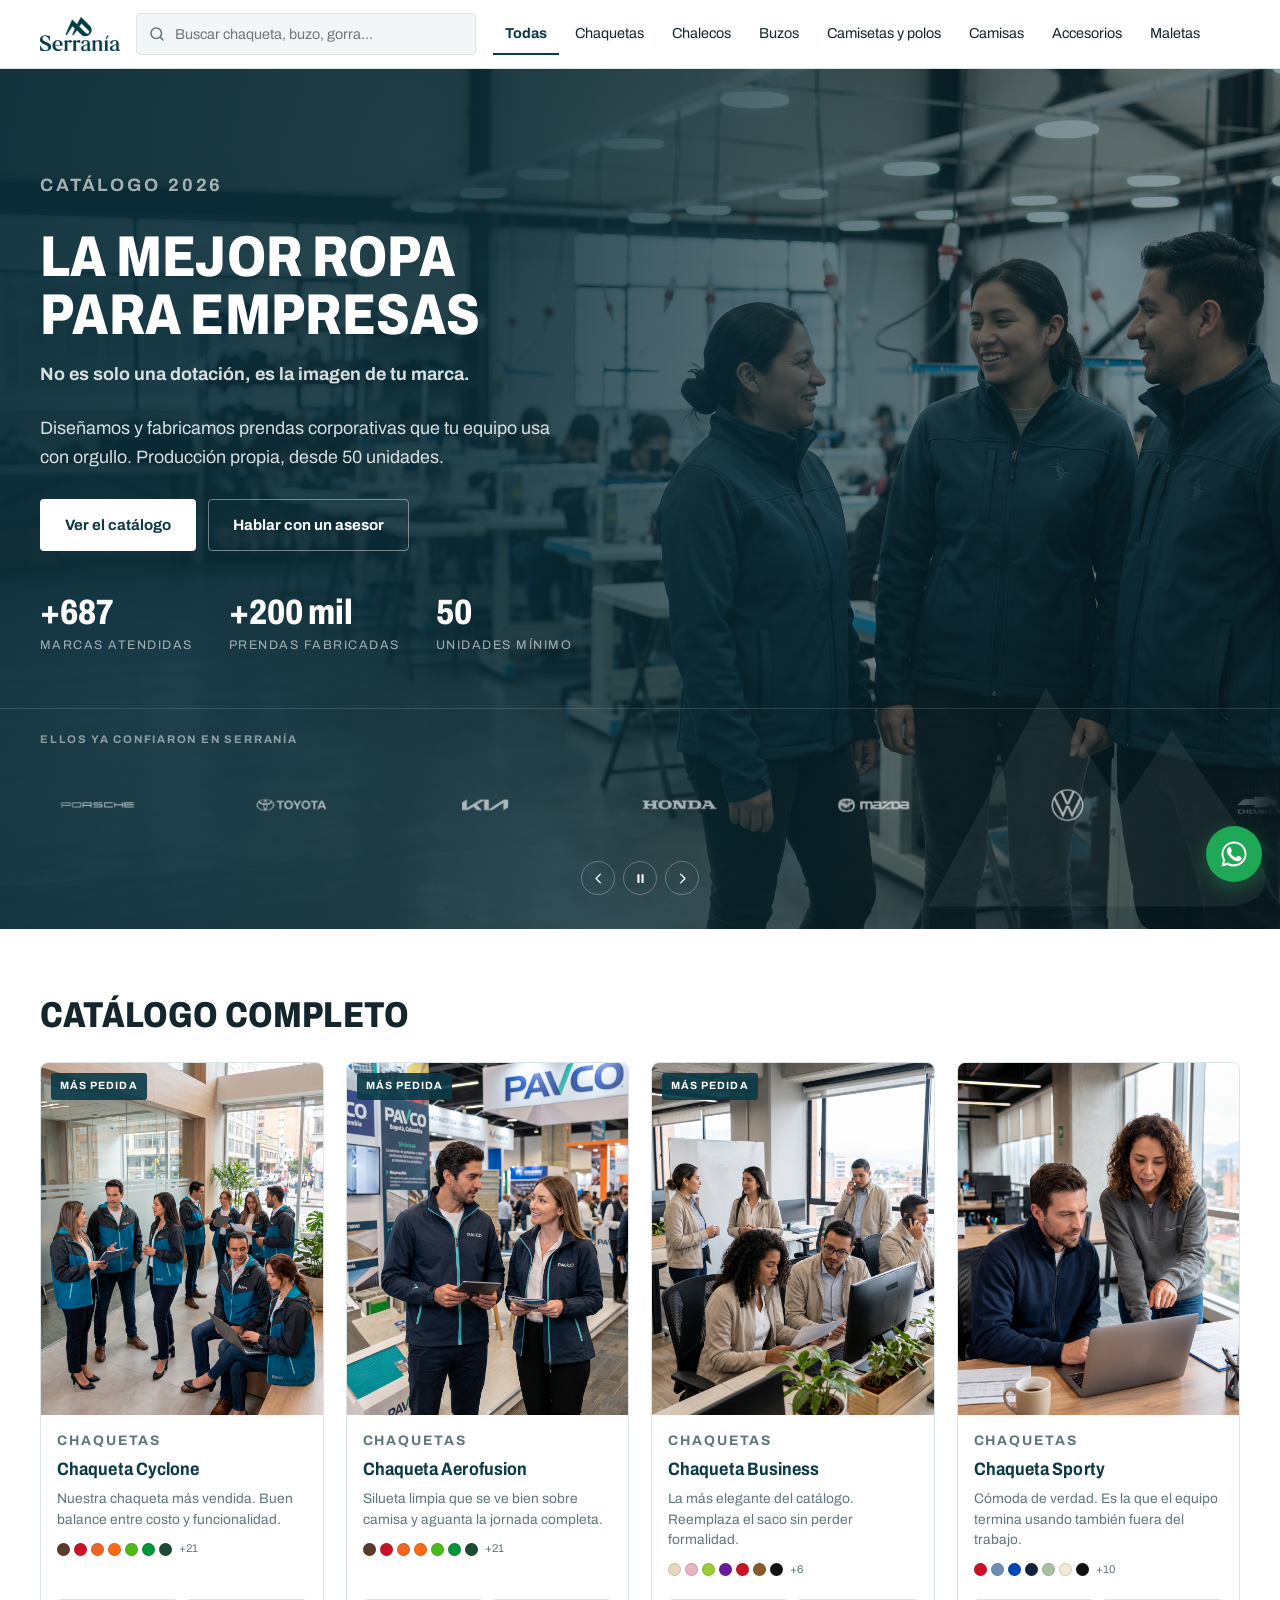
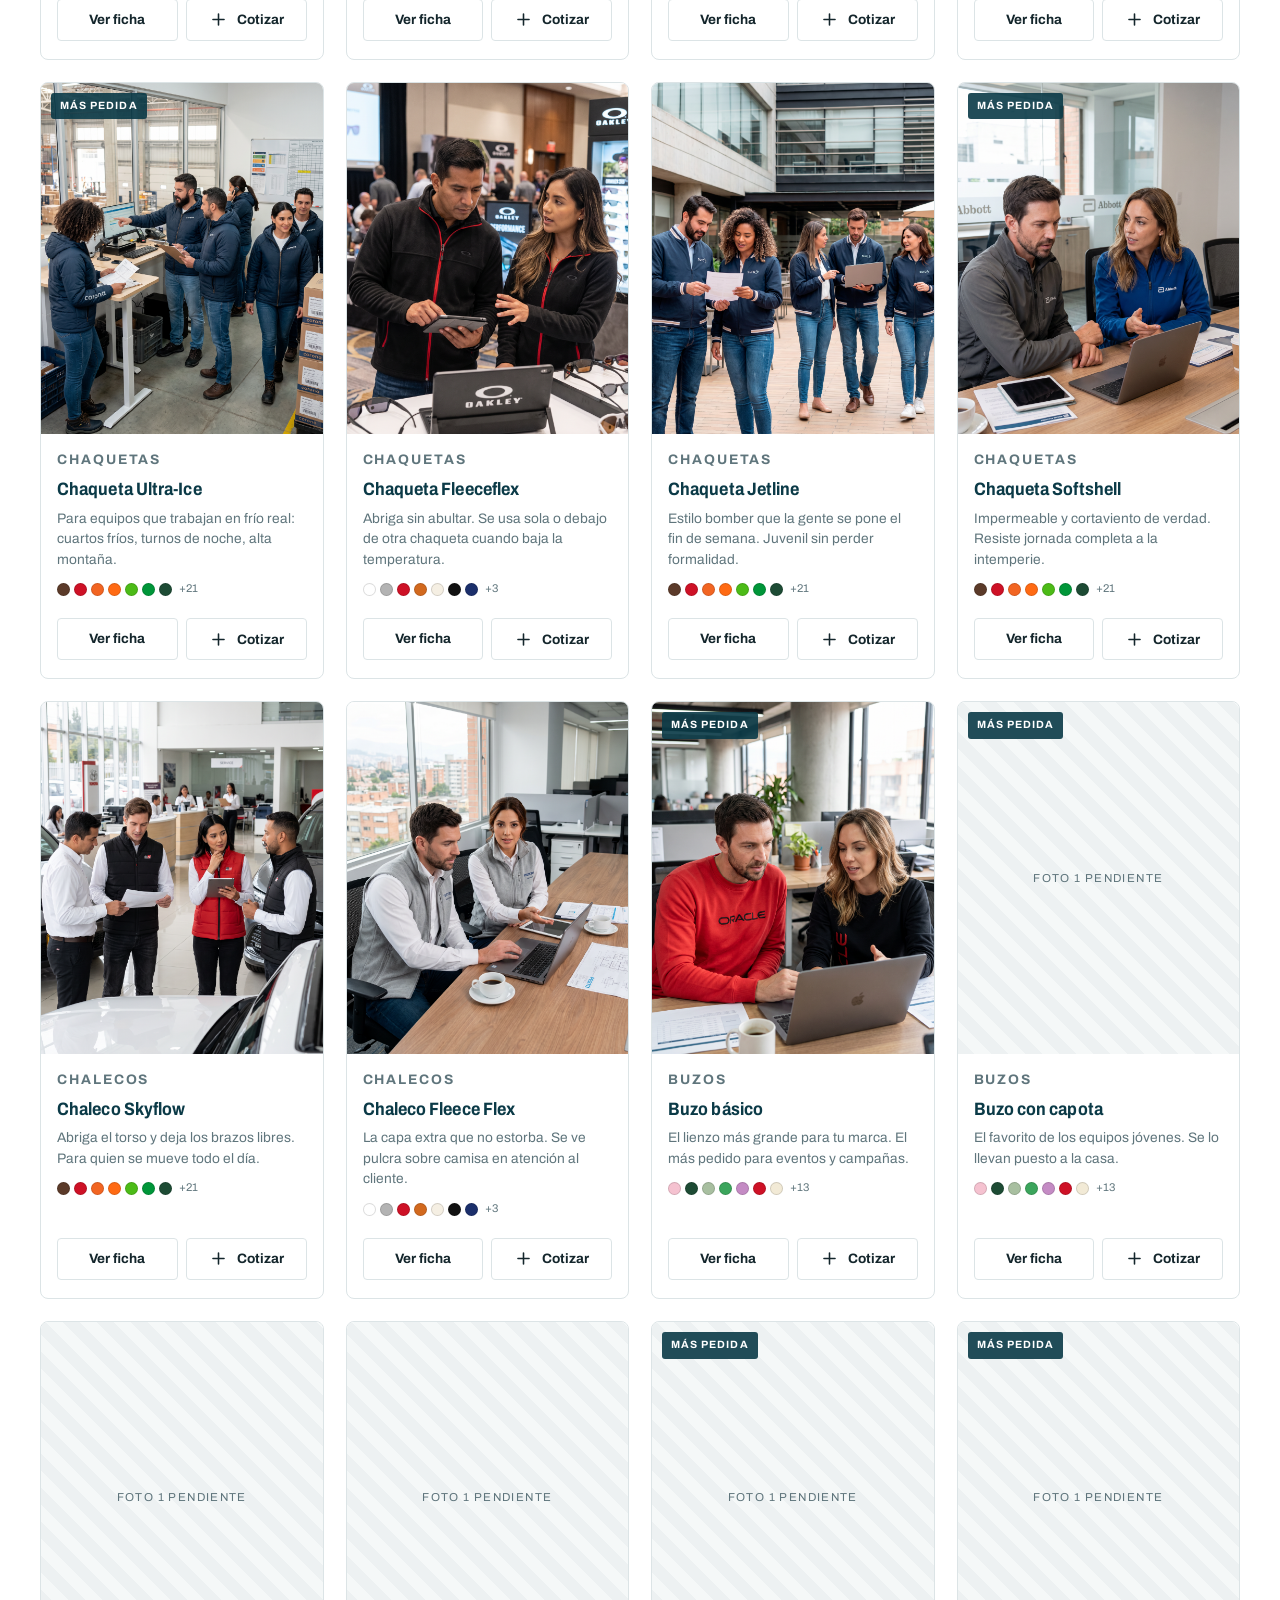
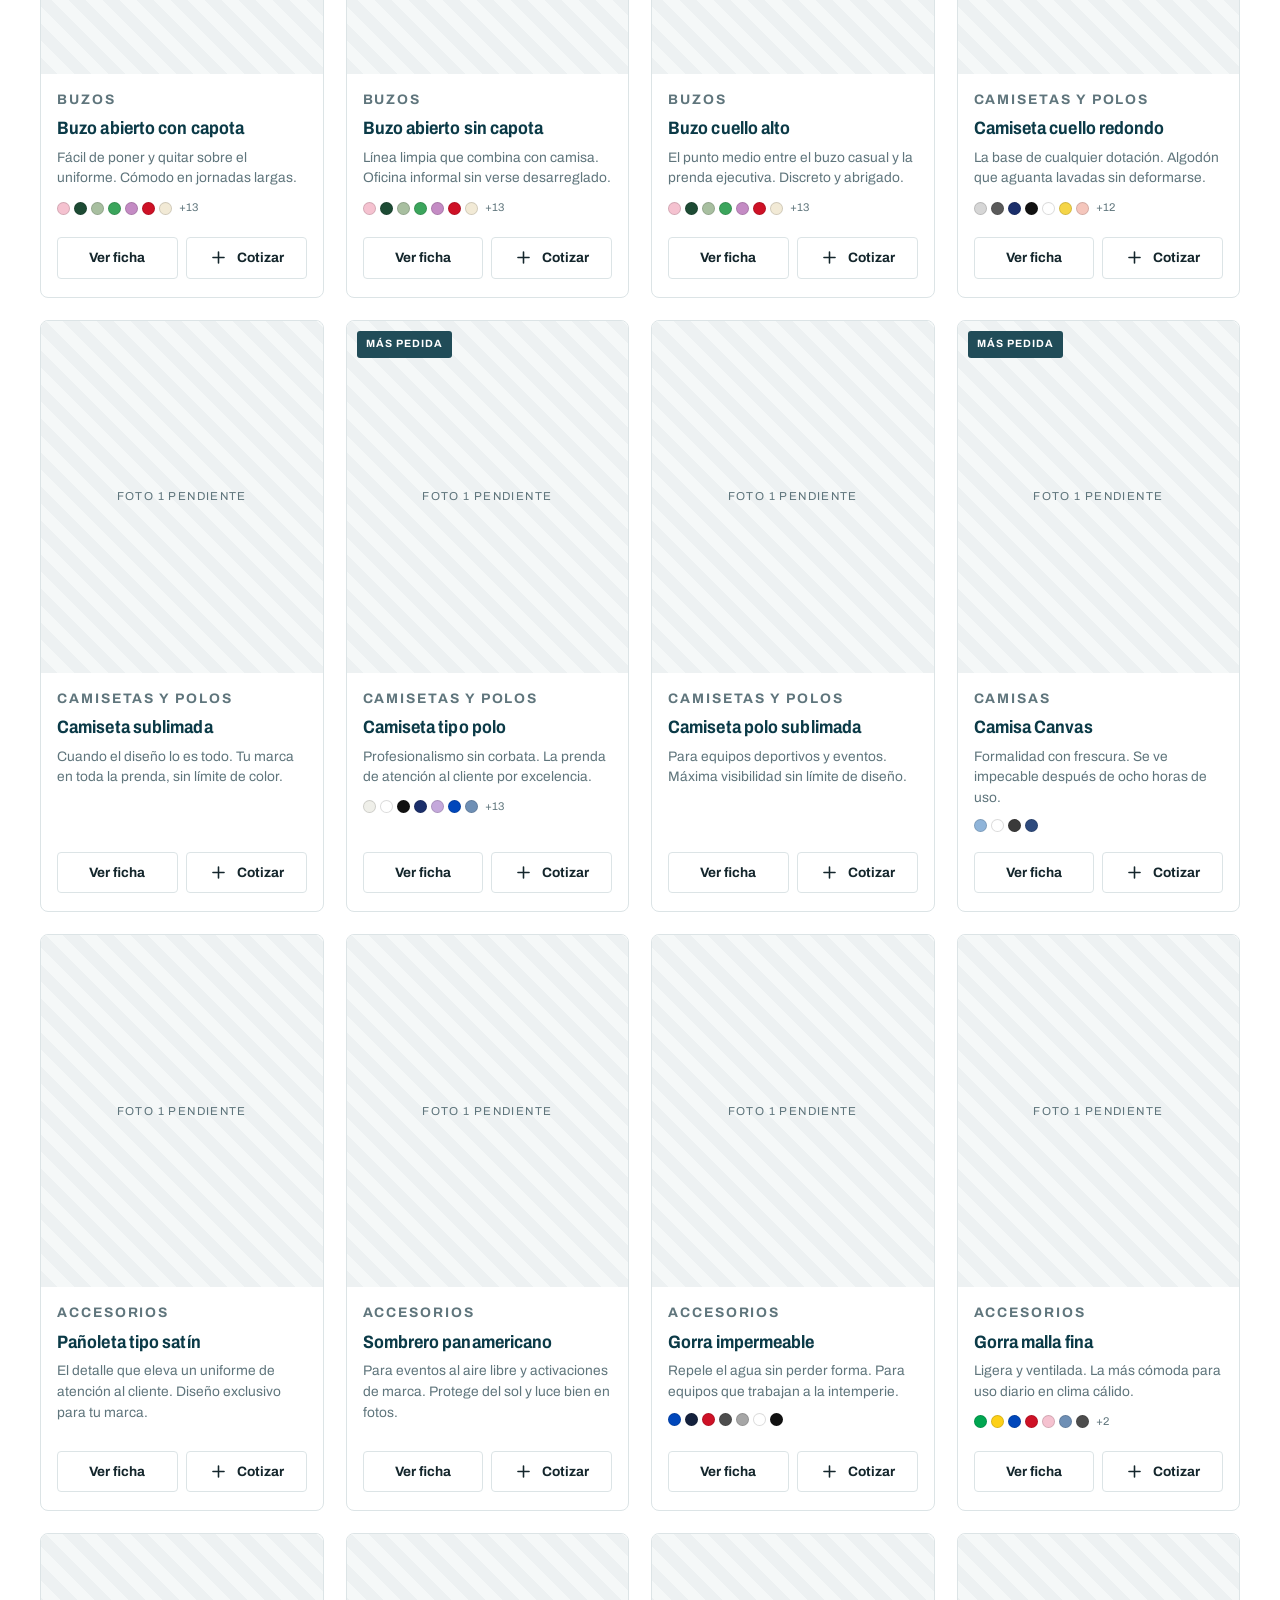
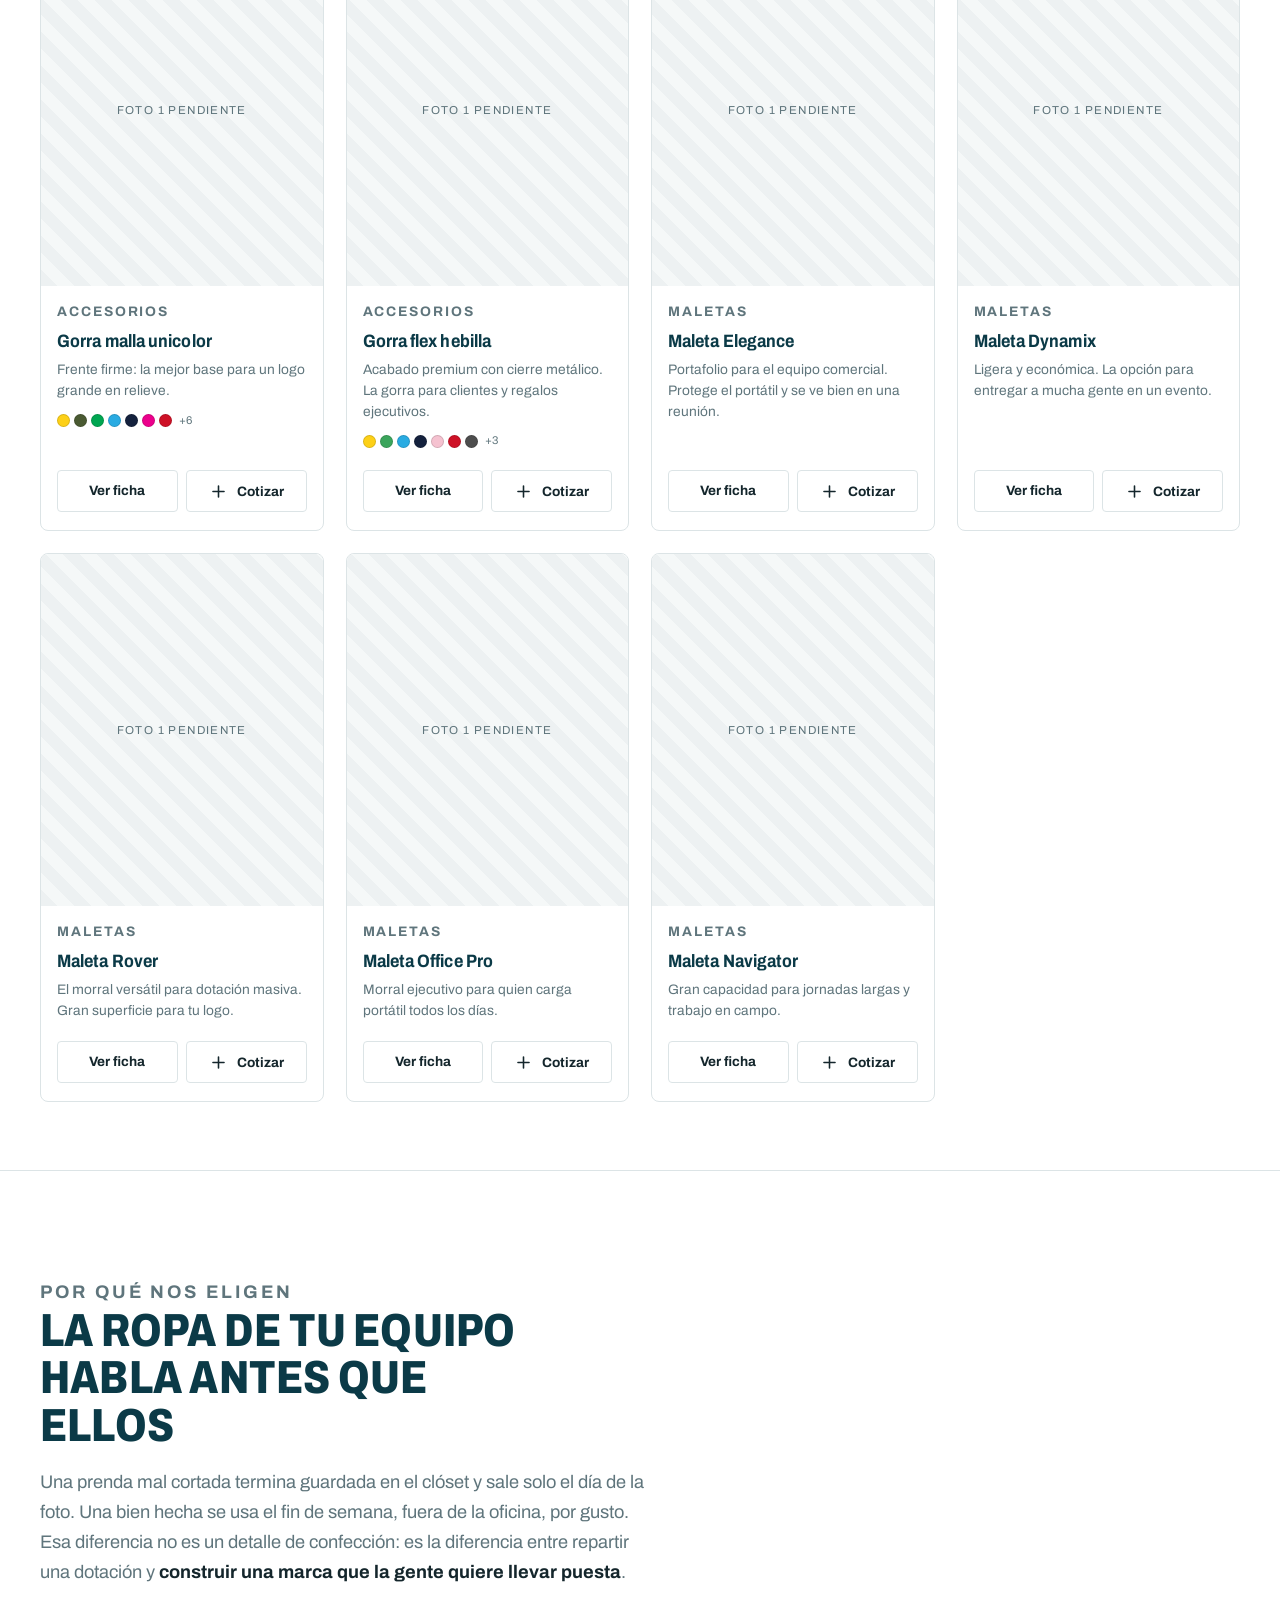
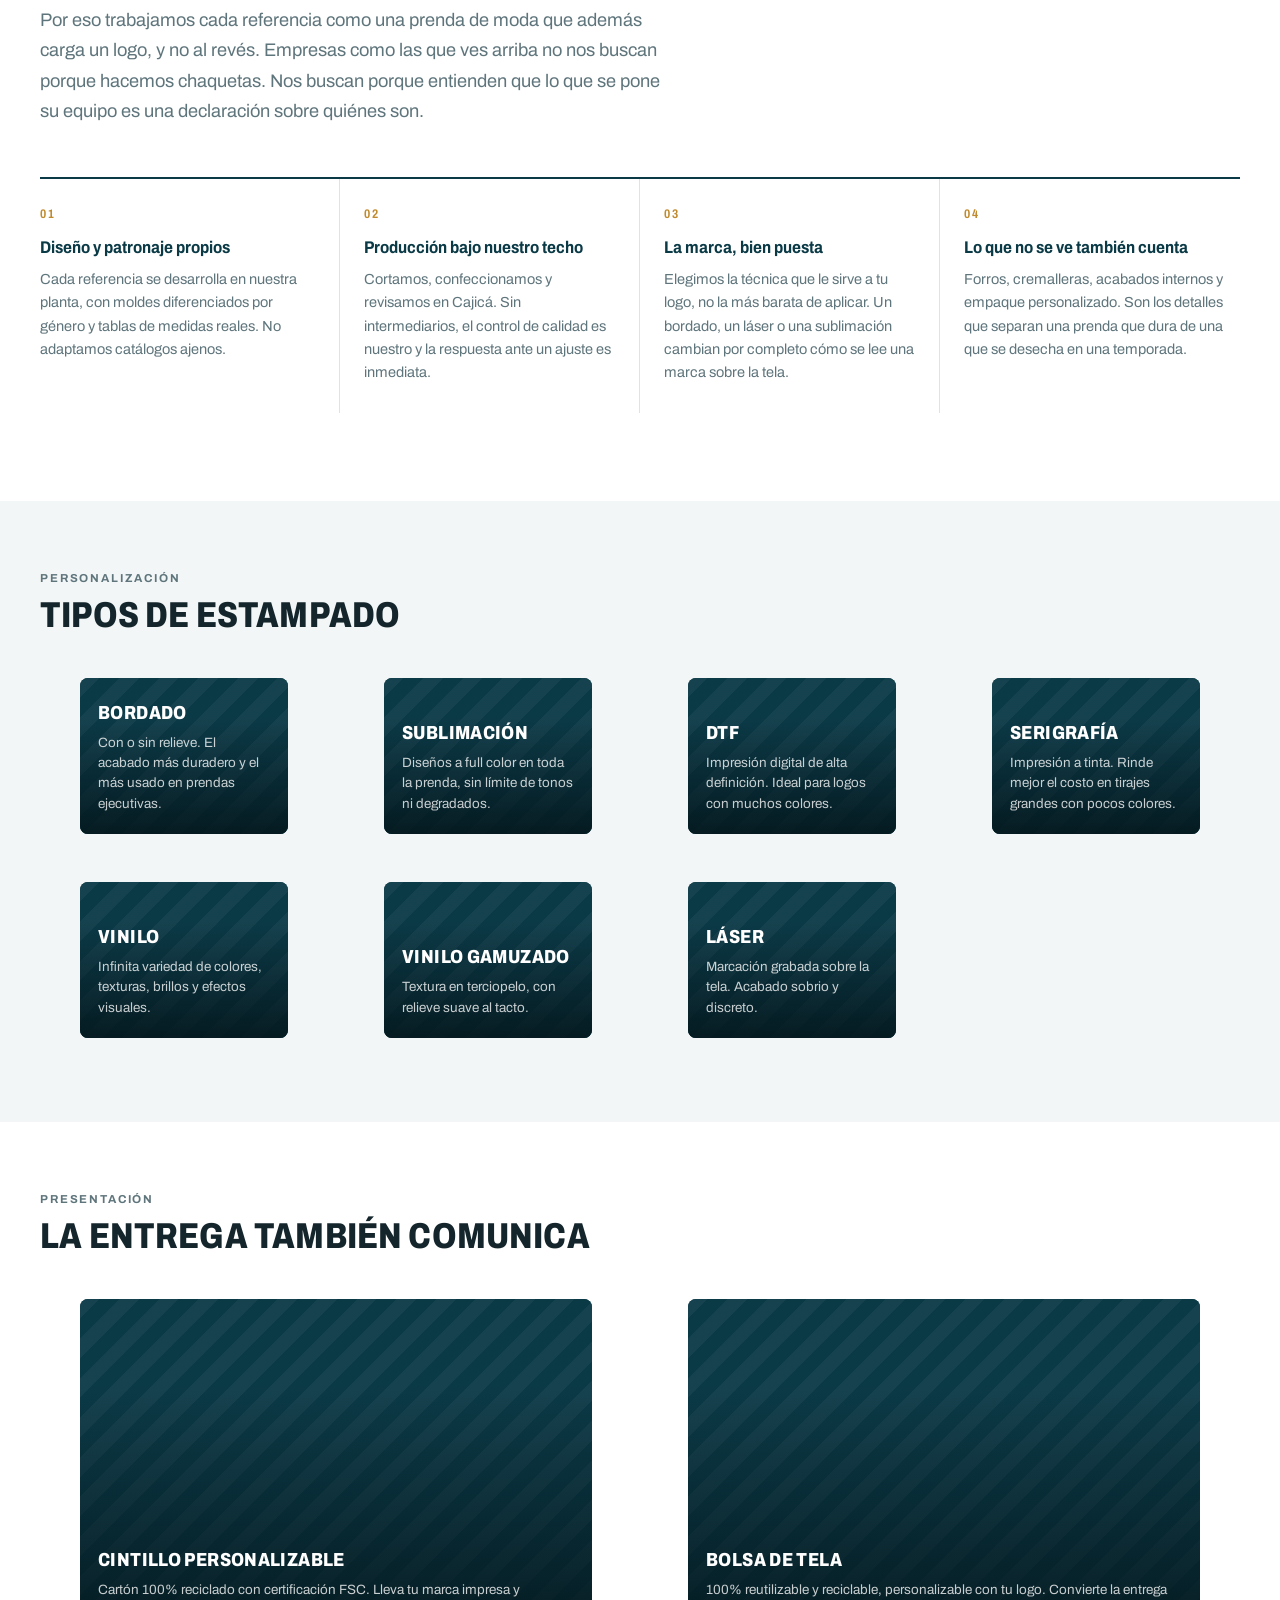
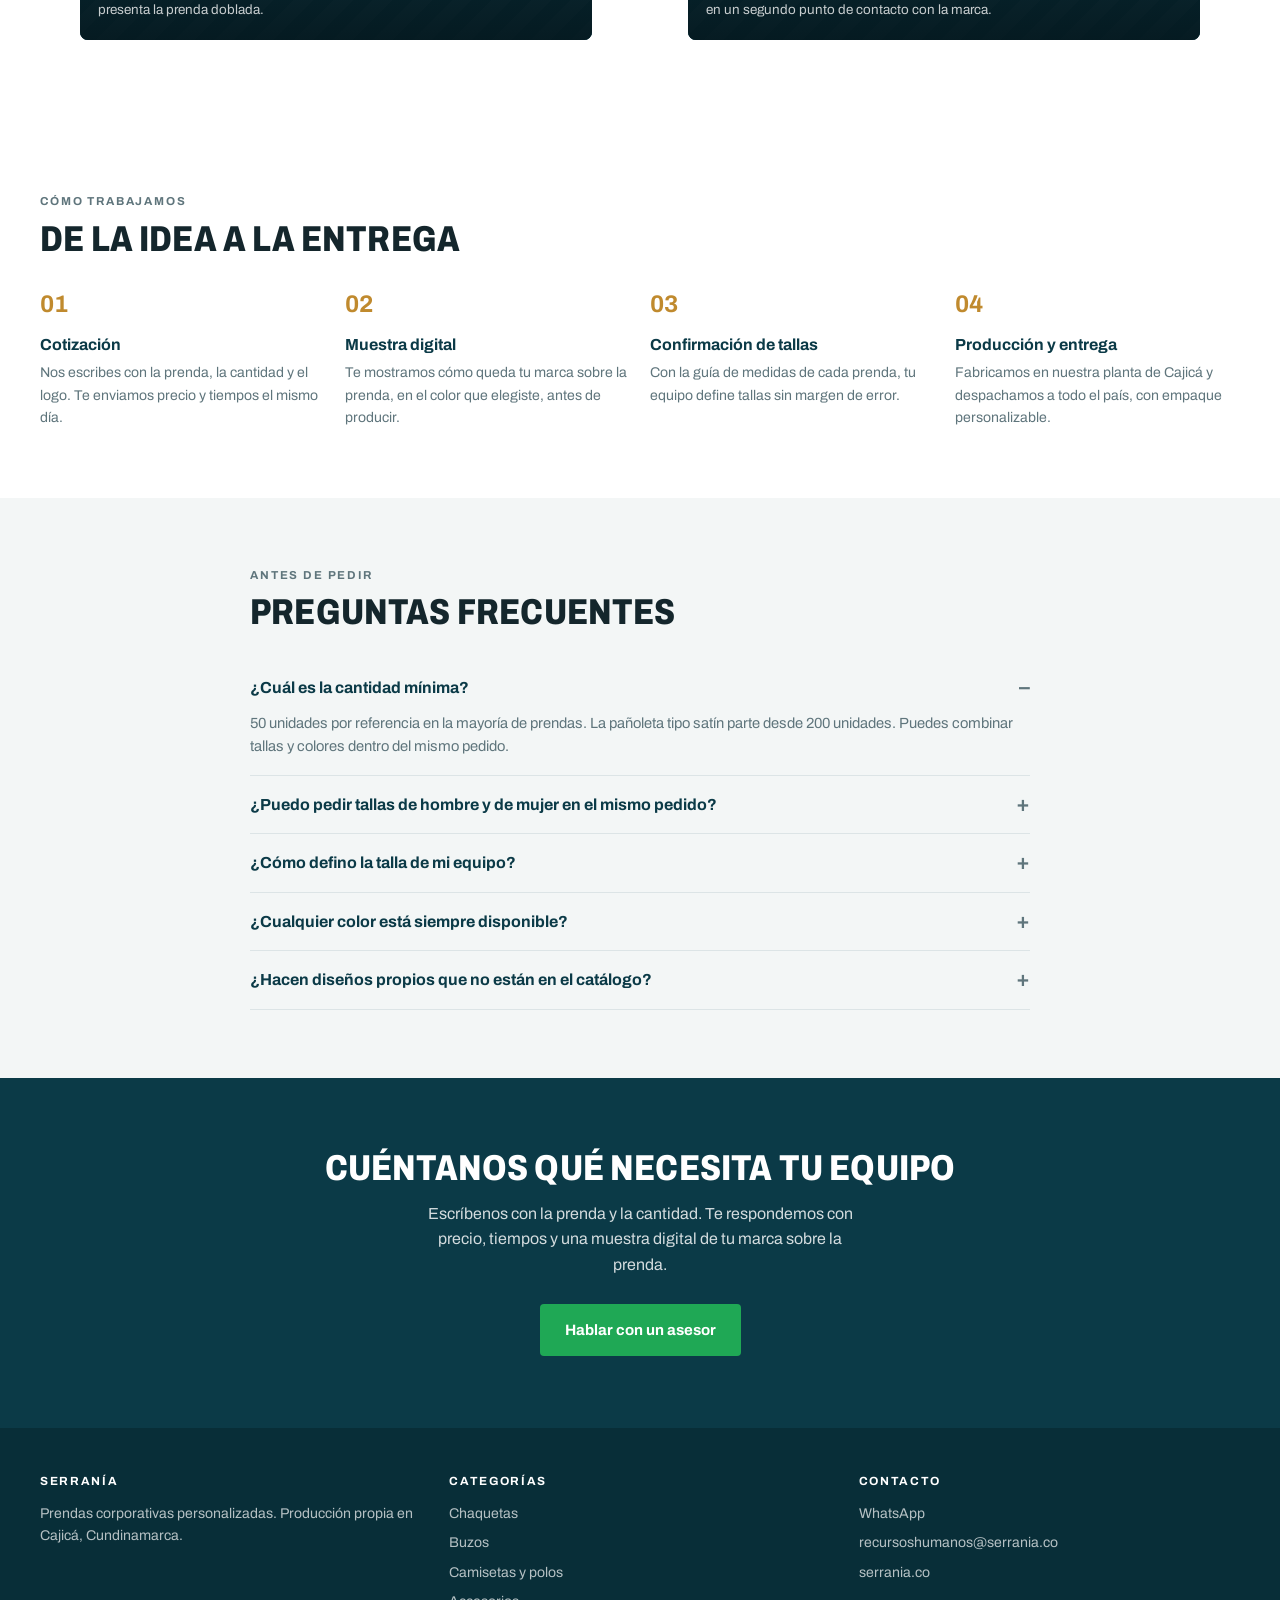
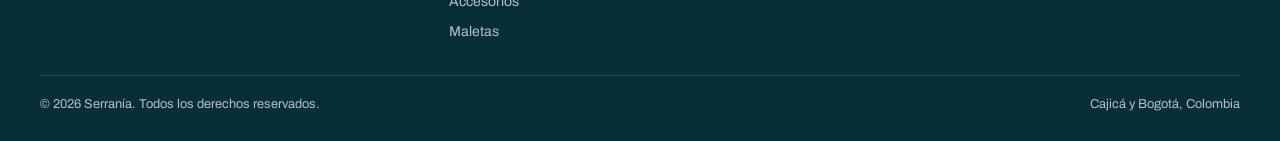
==== commit 4388de61: "Add files via upload" ====
--- a/index.html
+++ b/index.html
@@ -50,7 +50,7 @@
   <div class="contenedor">
     <p class="rotulo">Catálogo 2026</p>
     <h1 class="display">La mejor ropa<br>para empresas</h1>
-    <p class="portada-gancho">No es una dotación. Es tu marca puesta.</p>
+    <p class="portada-gancho">No es solo una dotación, es la imagen de tu marca.</p>
     <p>Diseñamos y fabricamos prendas corporativas que tu equipo usa con orgullo. Producción propia, desde 50 unidades.</p>
     <div class="portada-botones">
       <a class="btn btn-claro" href="#catalogo">Ver el catálogo</a>
@@ -58,10 +58,9 @@
     </div>
 
     <div class="cifras">
-      <div class="cifra"><strong>31</strong><span>Referencias</span></div>
-      <div class="cifra"><strong>7</strong><span>Técnicas de marca</span></div>
+      <div class="cifra"><strong>+687</strong><span>Marcas atendidas</span></div>
+      <div class="cifra"><strong>+200 mil</strong><span>Prendas fabricadas</span></div>
       <div class="cifra"><strong>50</strong><span>Unidades mínimo</span></div>
-      <div class="cifra"><strong>40+</strong><span>Marcas atendidas</span></div>
     </div>
   </div>
 
@@ -69,22 +68,8 @@
   <div class="marcas-hero" id="marcas-hero" aria-label="Marcas que han confiado en Serranía"></div>
 </section>
 
-<!-- ================= FILTROS ================= -->
-<div class="filtros" id="catalogo">
-  <div class="contenedor">
-    <div class="filtros-fila">
-      <div class="filtros-grupo" id="filtro-categorias"></div>
-    </div>
-    <div class="filtros-fila" style="margin-top:10px">
-      <span class="filtros-etiqueta">Uso</span>
-      <div class="filtros-grupo" id="filtro-usos"></div>
-      <span class="conteo" id="conteo"></span>
-    </div>
-  </div>
-</div>
-
 <!-- ================= REJILLA ================= -->
-<section class="seccion">
+<section class="seccion" id="catalogo">
   <div class="contenedor">
     <div class="seccion-cabeza">
       <h2 class="display" id="titulo-catalogo">Catálogo completo</h2>
